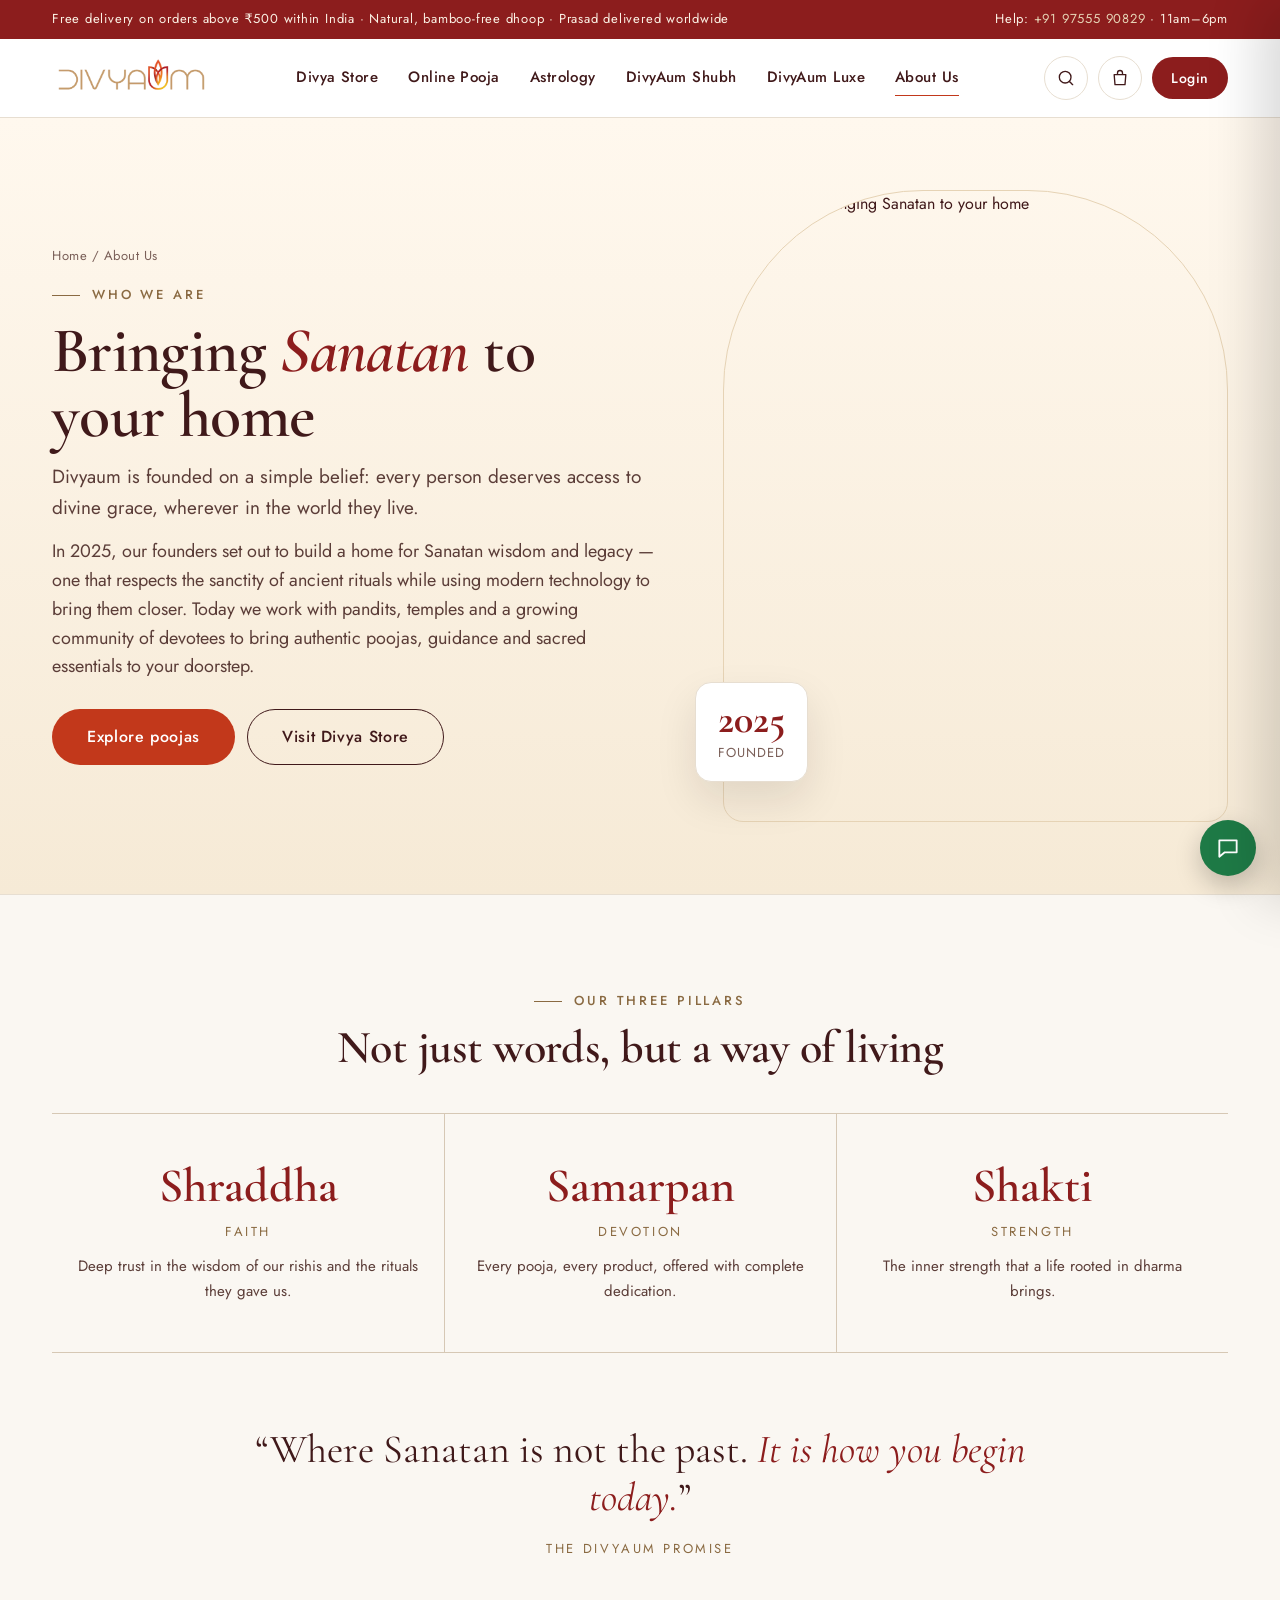
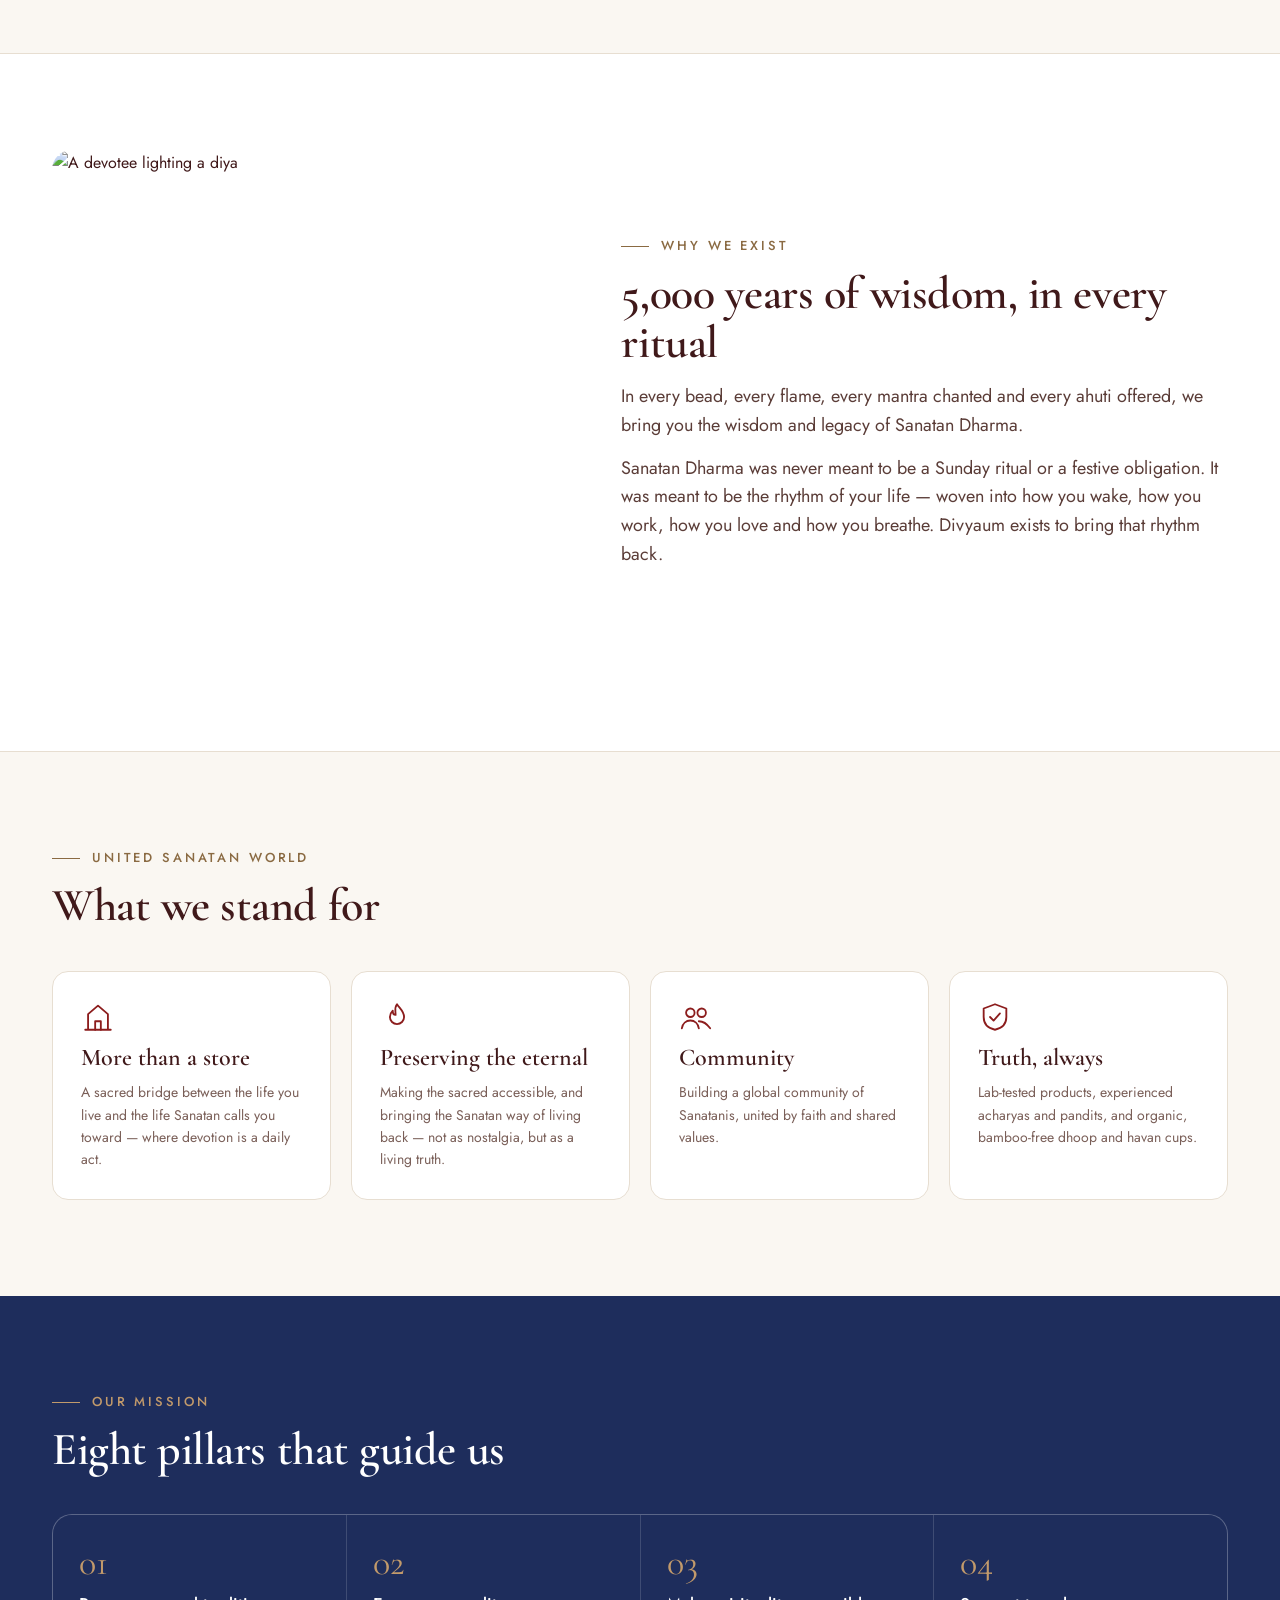
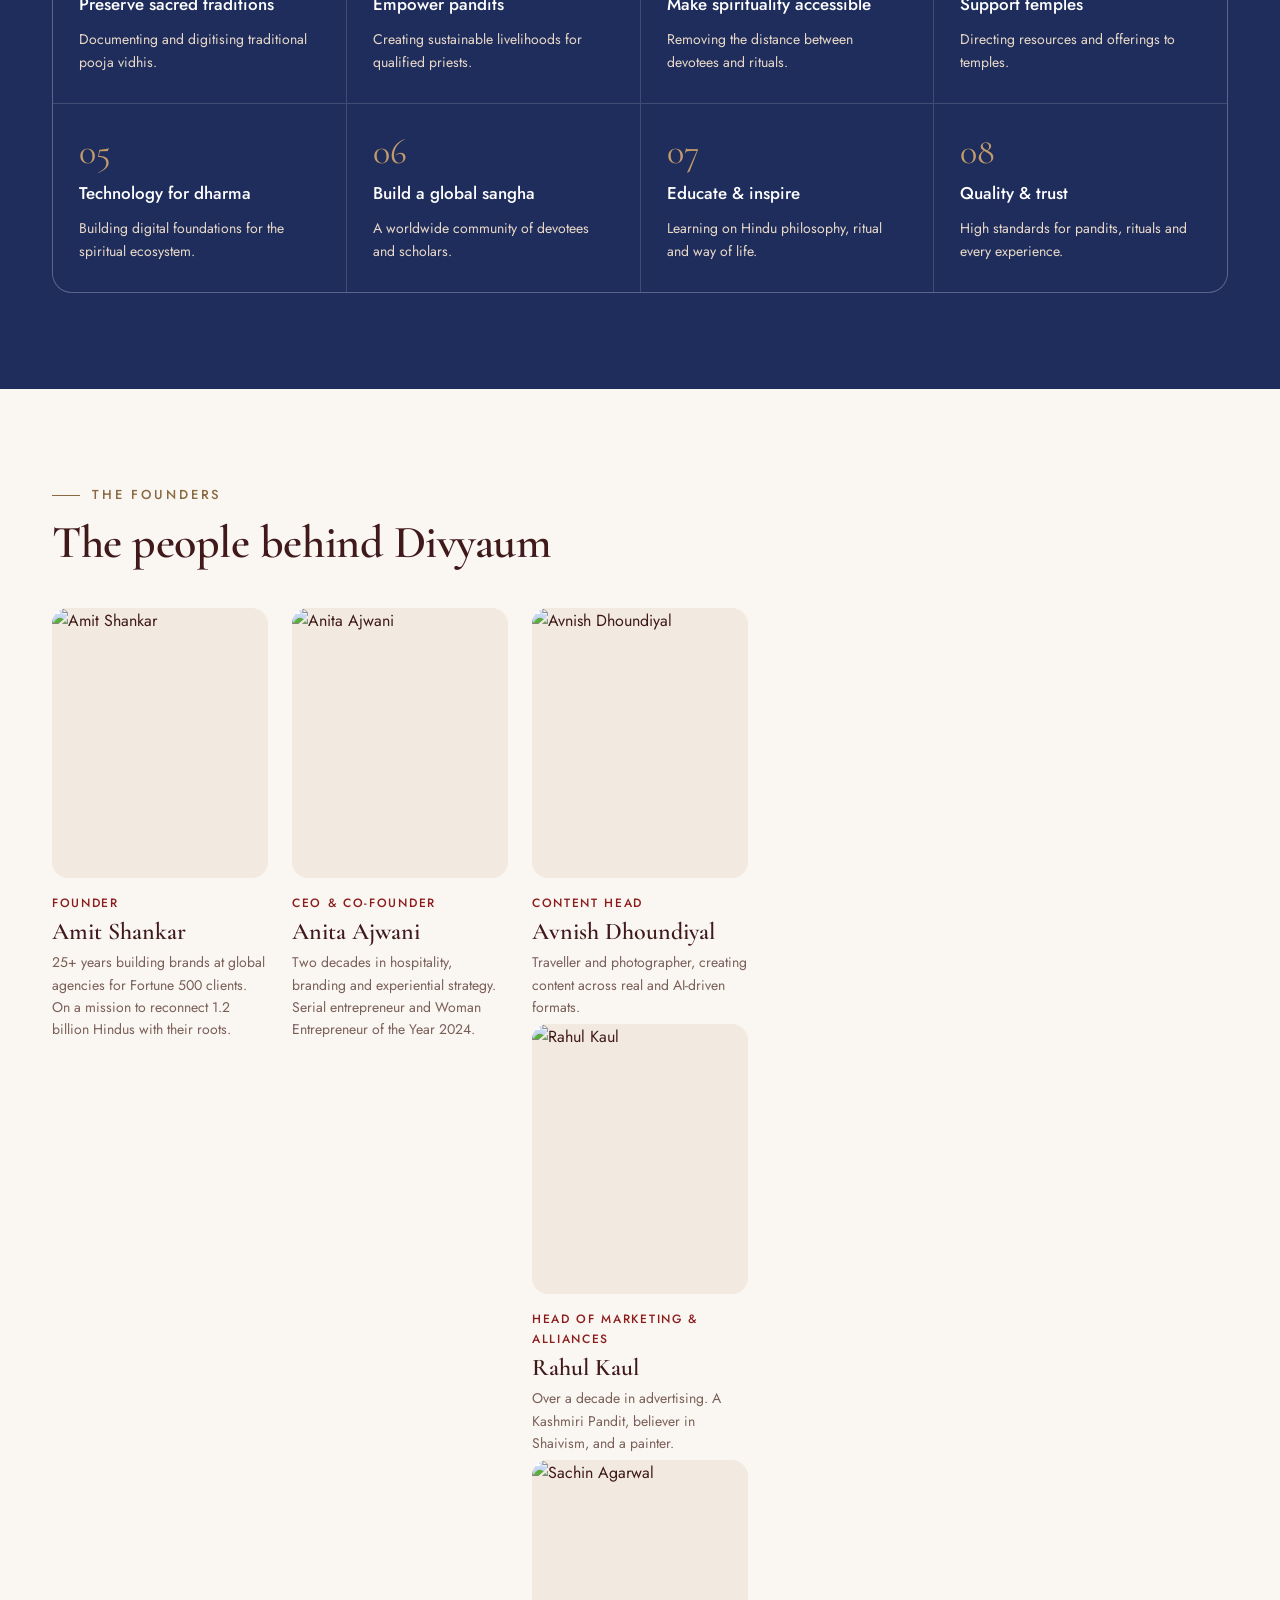
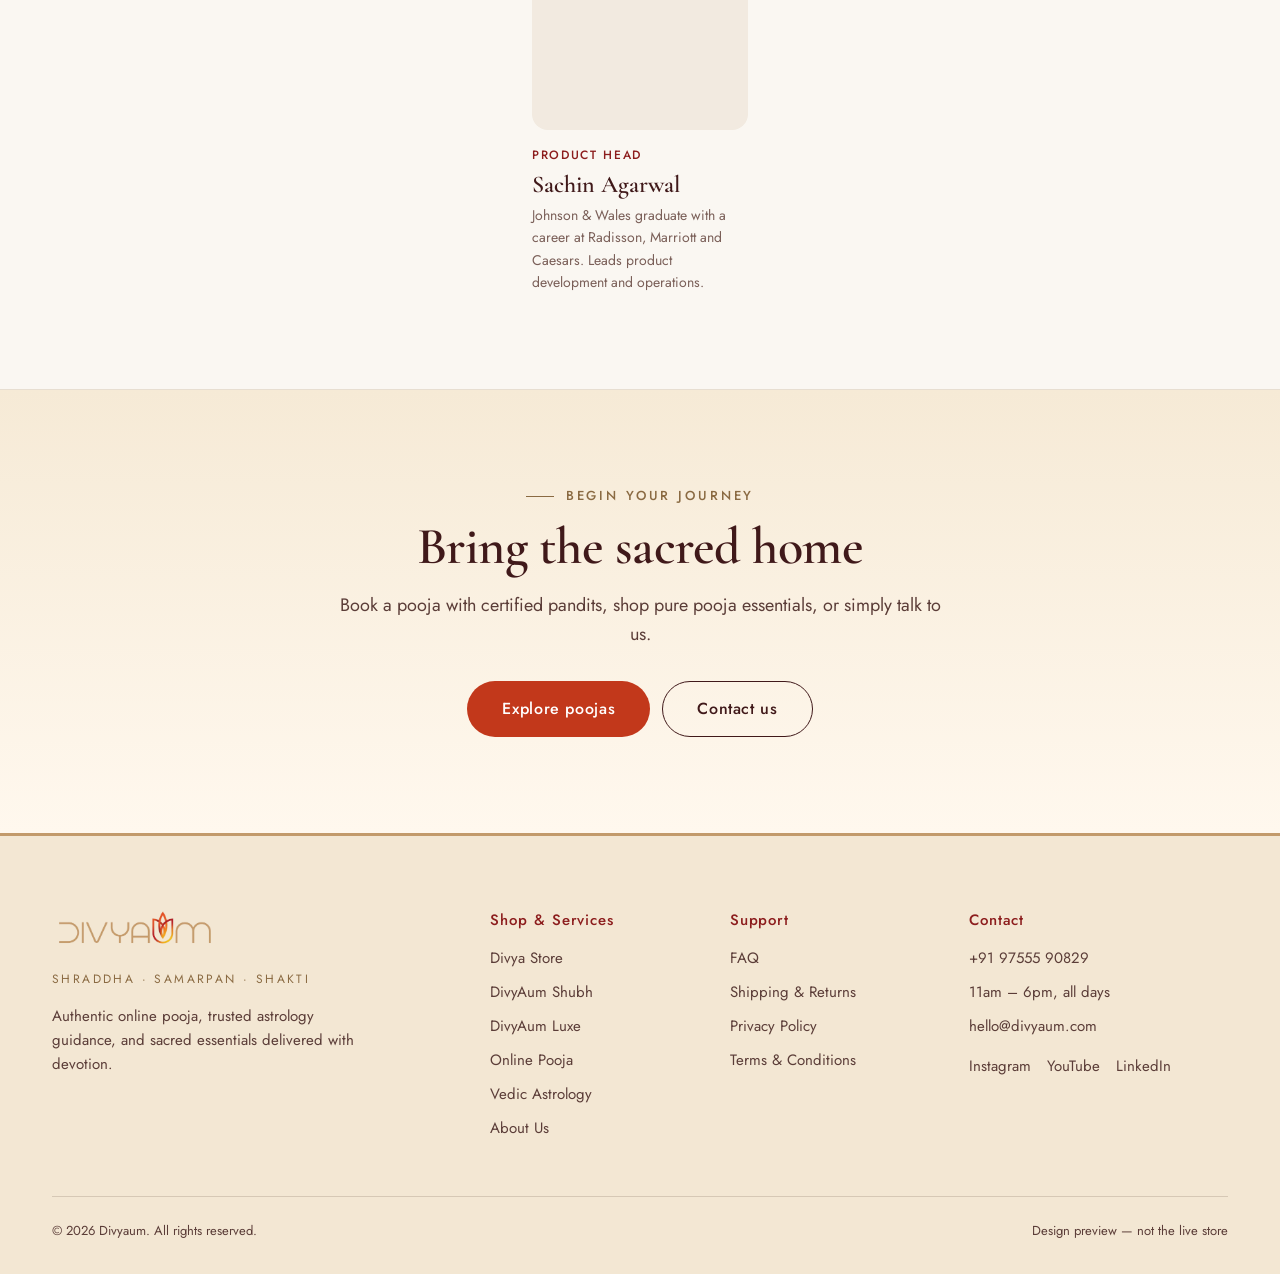
==== about.html @ 4479c254 "Sanatan palette (kumkum, neel, chandan, gold), About Us page, DivyAum Shubh section and page Co-Auth" ====
<!doctype html>
<html lang="en">
<head>
<meta charset="utf-8">
<meta name="viewport" content="width=device-width, initial-scale=1">
<meta name="robots" content="noindex, nofollow">
<title>About Us — Divyaum</title>
<link rel="icon" href="assets/logo.png">
<link rel="preconnect" href="https://fonts.googleapis.com">
<link rel="preconnect" href="https://fonts.gstatic.com" crossorigin>
<link href="https://fonts.googleapis.com/css2?family=Cormorant+Garamond:ital,wght@0,500;0,600;0,700;1,500&family=Jost:wght@400;500;600&display=swap" rel="stylesheet">
<link rel="stylesheet" href="css/site.css?v=9">
<style>
.ab-hero{background:linear-gradient(180deg,#FFF8EE 0%,#F6EAD6 100%);border-bottom:1px solid var(--line)}
.ab-hero .wrap{display:grid;grid-template-columns:minmax(0,6fr) minmax(0,5fr);gap:64px;align-items:center;padding-top:72px;padding-bottom:72px}
.ab-hero h1{font-size:64px;line-height:1.02}
.ab-hero h1 em{font-style:italic;color:var(--kumkum)}
.ab-photo{position:relative}
.ab-photo img{width:100%;aspect-ratio:4/5;object-fit:cover;border-radius:200px 200px 20px 20px;border:1px solid var(--gold-soft)}
.ab-since{position:absolute;left:-28px;bottom:40px;background:#fff;border:1px solid var(--line);border-radius:16px;padding:16px 22px;box-shadow:var(--shadow)}
.ab-since b{display:block;font-family:var(--serif);font-size:40px;line-height:1;color:var(--kumkum)}
.ab-since span{font-size:13px;color:var(--muted);letter-spacing:.08em;text-transform:uppercase}
.pillars3{display:grid;grid-template-columns:repeat(3,minmax(0,1fr));text-align:center;border-top:1px solid var(--line-2);border-bottom:1px solid var(--line-2)}
.pillars3 div{padding:48px 24px}
.pillars3 div+div{border-left:1px solid var(--line-2)}
.pillars3 b{display:block;font-family:var(--serif);font-size:48px;font-weight:600;color:var(--kumkum);line-height:1}
.pillars3 i{display:block;font-style:normal;font-size:13px;letter-spacing:.2em;text-transform:uppercase;color:var(--gold-deep);margin:12px 0 10px}
.pillars3 span{color:var(--body);font-size:15px}
.quote{text-align:center;max-width:820px;margin:72px auto 0;font-family:var(--serif);font-size:40px;line-height:1.2;color:var(--ink)}
.quote em{color:var(--kumkum)}
.quote small{display:block;font-family:var(--sans);font-size:13px;letter-spacing:.2em;text-transform:uppercase;color:var(--gold-deep);margin-top:20px}
.why{display:grid;grid-template-columns:minmax(0,5fr) minmax(0,6fr);gap:64px;align-items:center}
.why img{width:100%;aspect-ratio:1/1;object-fit:cover;border-radius:20px}
.world{display:grid;grid-template-columns:repeat(4,minmax(0,1fr));gap:20px}
.world div{background:#fff;border:1px solid var(--line);border-radius:16px;padding:28px;display:flex;flex-direction:column;gap:10px}
.world svg{width:34px;height:34px;color:var(--kumkum)}
.world b{font-family:var(--serif);font-size:24px;font-weight:600;line-height:1.15}
.world span{font-size:14px;color:var(--muted)}
.eight{display:grid;grid-template-columns:repeat(4,minmax(0,1fr));gap:1px;background:rgba(255,255,255,.15);border:1px solid rgba(255,255,255,.15);border-radius:20px;overflow:hidden}
.eight div{background:var(--neel);padding:30px 26px;display:flex;flex-direction:column;gap:10px}
.eight .n{font-family:var(--serif);font-size:36px;color:var(--gold);line-height:1}
.eight b{color:#fff;font-weight:500;font-size:17px}
.eight span{color:var(--on-dark-muted);font-size:14px}
.team{display:grid;grid-template-columns:repeat(5,minmax(0,1fr));gap:24px}
.member{display:flex;flex-direction:column;gap:6px}
.member img{width:100%;aspect-ratio:4/5;object-fit:cover;border-radius:16px;background:var(--sand);margin-bottom:10px;filter:saturate(.95)}
.member b{font-family:var(--serif);font-size:24px;font-weight:600;line-height:1.1}
.member i{font-style:normal;font-size:12px;letter-spacing:.14em;text-transform:uppercase;color:var(--kumkum);font-weight:500}
.member span{font-size:14px;color:var(--muted)}
.journey{text-align:center;background:linear-gradient(180deg,#F6EAD6 0%,#FFF8EE 100%);border-top:1px solid var(--line)}
.journey h2{font-size:52px}
@media (max-width:1100px){.team{grid-template-columns:repeat(3,minmax(0,1fr))}.world,.eight{grid-template-columns:repeat(2,minmax(0,1fr))}}
@media (max-width:960px){.ab-hero .wrap,.why{grid-template-columns:1fr;gap:40px}.ab-since{left:16px}.pillars3{grid-template-columns:1fr}.pillars3 div+div{border-left:none;border-top:1px solid var(--line-2)}}
@media (max-width:640px){.ab-hero h1{font-size:42px}.quote{font-size:28px}.team,.world,.eight{grid-template-columns:1fr 1fr}.journey h2{font-size:34px}}
</style>
</head>
<body data-page="about">
<div id="site-header"></div>

<main>
<section class="ab-hero"><div class="wrap">
<div>
<div class="crumbs"><a href="index.html">Home</a> / About Us</div>
<div class="eyebrow">Who we are</div>
<h1>Bringing <em>Sanatan</em> to your home</h1>
<p class="lead" style="font-size:19px">Divyaum is founded on a simple belief: every person deserves access to divine grace, wherever in the world they live.</p>
<p class="lead">In 2025, our founders set out to build a home for Sanatan wisdom and legacy — one that respects the sanctity of ancient rituals while using modern technology to bring them closer. Today we work with pandits, temples and a growing community of devotees to bring authentic poojas, guidance and sacred essentials to your doorstep.</p>
<div style="display:flex;flex-wrap:wrap;gap:12px;margin-top:28px"><a href="pooja.html" class="btn btn-primary btn-lg">Explore poojas</a><a href="store.html" class="btn btn-outline btn-lg">Visit Divya Store</a></div>
</div>
<div class="ab-photo"><img src="https://www.divyaum.com/images/about-section.jpeg" alt="Divyaum — bringing Sanatan to your home"><div class="ab-since"><b>2025</b><span>Founded</span></div></div>
</div></section>

<section class="sec"><div class="wrap">
<div class="sec-head" style="justify-content:center;text-align:center"><div><div class="eyebrow" style="justify-content:center">Our three pillars</div><h2>Not just words, but a way of living</h2></div></div>
<div class="pillars3">
<div><b>Shraddha</b><i>Faith</i><span>Deep trust in the wisdom of our rishis and the rituals they gave us.</span></div>
<div><b>Samarpan</b><i>Devotion</i><span>Every pooja, every product, offered with complete dedication.</span></div>
<div><b>Shakti</b><i>Strength</i><span>The inner strength that a life rooted in dharma brings.</span></div>
</div>
<p class="quote">“Where Sanatan is not the past. <em>It is how you begin today.</em>”<small>The Divyaum promise</small></p>
</div></section>

<section class="sec" style="background:#fff;border-top:1px solid var(--line);border-bottom:1px solid var(--line)"><div class="wrap why">
<img src="https://www.divyaum.com/images/why_we_exist.jpeg" alt="A devotee lighting a diya">
<div>
<div class="eyebrow">Why we exist</div>
<h2>5,000 years of wisdom, in every ritual</h2>
<p class="lead">In every bead, every flame, every mantra chanted and every ahuti offered, we bring you the wisdom and legacy of Sanatan Dharma.</p>
<p class="lead">Sanatan Dharma was never meant to be a Sunday ritual or a festive obligation. It was meant to be the rhythm of your life — woven into how you wake, how you work, how you love and how you breathe. Divyaum exists to bring that rhythm back.</p>
</div>
</div></section>

<section class="sec"><div class="wrap">
<div class="sec-head"><div><div class="eyebrow">United Sanatan World</div><h2>What we stand for</h2></div></div>
<div class="world">
<div><svg viewBox="0 0 24 24" fill="none" stroke="currentColor" stroke-width="1.3" stroke-linecap="round" stroke-linejoin="round"><path d="M3 21h18M5 21V10l7-6 7 6v11"/><path d="M10 21v-6h4v6"/></svg><b>More than a store</b><span>A sacred bridge between the life you live and the life Sanatan calls you toward — where devotion is a daily act.</span></div>
<div><svg viewBox="0 0 24 24" fill="none" stroke="currentColor" stroke-width="1.3" stroke-linecap="round" stroke-linejoin="round"><path d="M12 3c2 3 5 5 5 9a5 5 0 0 1-10 0c0-2 1-3.5 2-4.5 0 2 1 3 2 3 0-3-1-5 1-7.5z"/></svg><b>Preserving the eternal</b><span>Making the sacred accessible, and bringing the Sanatan way of living back — not as nostalgia, but as a living truth.</span></div>
<div><svg viewBox="0 0 24 24" fill="none" stroke="currentColor" stroke-width="1.3" stroke-linecap="round" stroke-linejoin="round"><circle cx="8" cy="9" r="3"/><circle cx="16" cy="9" r="3"/><path d="M2 20c.5-3.5 3-5.5 6-5.5s5.5 2 6 5.5M14 15c3 0 5.5 1.5 8 5"/></svg><b>Community</b><span>Building a global community of Sanatanis, united by faith and shared values.</span></div>
<div><svg viewBox="0 0 24 24" fill="none" stroke="currentColor" stroke-width="1.3" stroke-linecap="round" stroke-linejoin="round"><path d="M12 3l8 3v6c0 5-3.5 8-8 9-4.5-1-8-4-8-9V6z"/><path d="M8.5 12l2.5 2.5 4.5-5"/></svg><b>Truth, always</b><span>Lab-tested products, experienced acharyas and pandits, and organic, bamboo-free dhoop and havan cups.</span></div>
</div>
</div></section>

<section class="sec dark"><div class="wrap">
<div class="sec-head"><div><div class="eyebrow">Our mission</div><h2>Eight pillars that guide us</h2></div></div>
<div class="eight">
<div><span class="n">01</span><b>Preserve sacred traditions</b><span>Documenting and digitising traditional pooja vidhis.</span></div>
<div><span class="n">02</span><b>Empower pandits</b><span>Creating sustainable livelihoods for qualified priests.</span></div>
<div><span class="n">03</span><b>Make spirituality accessible</b><span>Removing the distance between devotees and rituals.</span></div>
<div><span class="n">04</span><b>Support temples</b><span>Directing resources and offerings to temples.</span></div>
<div><span class="n">05</span><b>Technology for dharma</b><span>Building digital foundations for the spiritual ecosystem.</span></div>
<div><span class="n">06</span><b>Build a global sangha</b><span>A worldwide community of devotees and scholars.</span></div>
<div><span class="n">07</span><b>Educate &amp; inspire</b><span>Learning on Hindu philosophy, ritual and way of life.</span></div>
<div><span class="n">08</span><b>Quality &amp; trust</b><span>High standards for pandits, rituals and every experience.</span></div>
</div>
</div></section>

<section class="sec"><div class="wrap">
<div class="sec-head"><div><div class="eyebrow">The founders</div><h2>The people behind Divyaum</h2></div></div>
<div class="team">
<div class="member"><img src="https://www.divyaum.com/founders/amit.jpeg" alt="Amit Shankar"><i>Founder</i><b>Amit Shankar</b><span>25+ years building brands at global agencies for Fortune 500 clients. On a mission to reconnect 1.2 billion Hindus with their roots.</span></div>
<div class="member"><img src="https://www.divyaum.com/founders/anita.jpeg" alt="Anita Ajwani"><i>CEO &amp; Co-founder</i><b>Anita Ajwani</b><span>Two decades in hospitality, branding and experiential strategy. Serial entrepreneur and Woman Entrepreneur of the Year 2024.</span></div>
<div class="member"><img src="https://www.divyaum.com/founders/avnish.png" alt="Avnish Dhoundiyal"><i>Content Head</i><b>Avnish Dhoundiyal</b><span>Traveller and photographer, creating content across real and AI-driven formats.</span><div class="member"><img src="https://www.divyaum.com/founders/rahul.jpeg" alt="Rahul Kaul"><i>Head of Marketing &amp; Alliances</i><b>Rahul Kaul</b><span>Over a decade in advertising. A Kashmiri Pandit, believer in Shaivism, and a painter.</span></div>
<div class="member"><img src="https://www.divyaum.com/founders/sachinagarwal.jpeg" alt="Sachin Agarwal"><i>Product Head</i><b>Sachin Agarwal</b><span>Johnson &amp; Wales graduate with a career at Radisson, Marriott and Caesars. Leads product development and operations.</span></div>
</div>
</div>
</div></section>

<section class="sec journey"><div class="wrap">
<div class="eyebrow" style="justify-content:center">Begin your journey</div>
<h2>Bring the sacred home</h2>
<p class="lead" style="margin:16px auto 32px">Book a pooja with certified pandits, shop pure pooja essentials, or simply talk to us.</p>
<div style="display:flex;flex-wrap:wrap;gap:12px;justify-content:center"><a href="pooja.html" class="btn btn-primary btn-lg">Explore poojas</a><a href="https://wa.me/919755590829" class="btn btn-outline btn-lg" target="_blank" rel="noopener">Contact us</a></div>
</div></section>
</main>

<div id="site-footer"></div>
<script src="js/site.js?v=9"></script>
</body>
</html>
---- css/site.css ----
/* Divyaum — design tokens drawn from the logo:
   champagne letters #C29A6B, flame orange #E2521F, flame red #B31C1F */
:root{
  --ivory:#FAF7F2; --white:#FFFFFF; --sand:#F2EADF; --sand-2:#E9DDCB;
  --ink:#40191A; --body:#5B3D38; --muted:#7A5F58;
  --line:#E7DED1; --line-2:#D6C8B5;
  --gold:#C29A6B; --gold-deep:#8A6A42; --gold-soft:#E6D3B5;
  --flame:#C2381B; --flame-hover:#A32E15; --flame-bright:#E2521F;
  --kumkum:#8C1D1D; --kumkum-2:#9C2A25; --kumkum-3:#B5463C; --neel:#1E2D5C; --neel-2:#283A78; --neel-3:#3B4F95;
  --on-dark:#FBF1E4; --on-dark-muted:#EAD9C8;
  --green:#2F6B47;
  --serif:'Cormorant Garamond', 'Times New Roman', serif;
  --sans:'Jost', system-ui, -apple-system, sans-serif;
  --radius:16px; --shadow:0 18px 40px rgba(28,23,20,.10);
}
*{box-sizing:border-box}
html{scroll-behavior:smooth}
body{margin:0;background:var(--ivory);color:var(--ink);font-family:var(--sans);font-size:16px;line-height:1.6;font-weight:400;-webkit-font-smoothing:antialiased}
img{max-width:100%;display:block}
a{color:var(--flame)}a:hover{color:var(--flame-hover)}
button,input,select,textarea{font:inherit;color:inherit}
:focus-visible{outline:2px solid var(--flame);outline-offset:2px}
.wrap{max-width:1240px;margin:0 auto;padding:0 32px}
.sec{padding:96px 0}
.sec-tight{padding:64px 0}
h1,h2,h3{font-family:var(--serif);font-weight:600;margin:0;letter-spacing:-.01em}
h1{font-size:60px;line-height:1.05}
h2{font-size:46px;line-height:1.08}
h3{font-size:26px;line-height:1.2}
.eyebrow{font-size:13px;font-weight:500;letter-spacing:.22em;text-transform:uppercase;color:var(--gold-deep);display:flex;align-items:center;gap:12px;margin-bottom:12px}
.eyebrow::before{content:"";width:28px;height:1px;background:currentColor}
.lead{font-size:18px;color:var(--body);max-width:620px;margin:14px 0 0}
.sec-head{display:flex;flex-wrap:wrap;align-items:flex-end;justify-content:space-between;gap:20px;margin-bottom:40px}
.text-link{font-weight:500;text-decoration:none;color:var(--ink);border-bottom:1px solid var(--gold);padding-bottom:2px;letter-spacing:.02em}
.text-link:hover{color:var(--flame);border-color:var(--flame)}

/* buttons */
.btn{display:inline-flex;align-items:center;justify-content:center;gap:10px;height:50px;padding:0 28px;border-radius:999px;font-weight:500;font-size:15px;letter-spacing:.04em;text-decoration:none;border:1px solid transparent;cursor:pointer;transition:background .2s,color .2s,border-color .2s,transform .2s;white-space:nowrap}
.btn:hover{transform:translateY(-1px)}
.btn-primary{background:var(--flame);color:#fff}.btn-primary:hover{background:var(--flame-hover);color:#fff}
.btn-dark{background:var(--kumkum);color:#fff}.btn-dark:hover{background:#731515;color:#fff}
.btn-outline{background:transparent;border-color:var(--ink);color:var(--ink)}.btn-outline:hover{background:var(--ink);color:#fff}
.btn-gold{background:var(--gold);color:var(--ink)}.btn-gold:hover{background:#D3AE80;color:var(--ink)}
.btn-outline-gold{background:transparent;border-color:var(--gold);color:var(--gold)}.btn-outline-gold:hover{background:var(--gold);color:var(--ink)}
.btn-lg{height:56px;padding:0 34px;font-size:16px}
.btn-sm{height:42px;padding:0 18px;font-size:14px}
.icon{width:20px;height:20px;flex-shrink:0}

/* announcement + header */
.announce{background:var(--kumkum);color:var(--on-dark);font-size:13px;letter-spacing:.06em}
.announce .wrap{display:flex;justify-content:space-between;gap:12px;padding-top:9px;padding-bottom:9px}
.announce a{color:var(--gold-soft);text-decoration:none}
header.site{background:rgba(255,255,255,.96);backdrop-filter:blur(8px);border-bottom:1px solid var(--line);position:sticky;top:0;z-index:50}
header.site .wrap{display:flex;align-items:center;gap:36px;height:78px}
.logo img{height:44px;width:auto}
nav.main{display:flex;gap:30px;flex:1;justify-content:center}
nav.main a{color:var(--ink);text-decoration:none;font-size:15px;font-weight:500;letter-spacing:.03em;padding:6px 0;border-bottom:1px solid transparent}
nav.main a:hover,nav.main a.active{border-bottom-color:var(--flame);color:var(--ink)}
.hdr-actions{display:flex;align-items:center;gap:10px}
.icon-btn{width:44px;height:44px;border-radius:50%;border:1px solid var(--line);background:#fff;display:flex;align-items:center;justify-content:center;cursor:pointer;position:relative;color:var(--ink)}
.icon-btn:hover{border-color:var(--ink)}
.cart-count{position:absolute;top:-3px;right:-3px;min-width:19px;height:19px;border-radius:10px;background:var(--flame);color:#fff;font-size:11px;font-weight:600;display:none;align-items:center;justify-content:center;padding:0 5px}
.menu-btn{display:none}

/* hero slider — full-bleed, cinematic */
.slider{position:relative;height:660px;background:var(--kumkum);overflow:hidden;color:#fff}
.slide{position:absolute;inset:0;opacity:0;visibility:hidden;transition:opacity 1.1s ease,visibility 1.1s}
.slide.on{opacity:1;visibility:visible}
.slide-bg{position:absolute;inset:0}
.slide-bg img{width:100%;height:100%;object-fit:cover;transform:scale(1.08);transition:transform 8s ease-out}
.slide.on .slide-bg img{transform:scale(1)}
.slide::after{content:"";position:absolute;inset:0;pointer-events:none;background:linear-gradient(90deg,rgba(110,20,20,.93) 0%,rgba(120,24,22,.8) 28%,rgba(130,28,24,.32) 55%,rgba(130,28,24,0) 72%),linear-gradient(0deg,rgba(110,20,20,.55) 0%,rgba(110,20,20,0) 28%)}
.slide-inner{position:relative;z-index:2;height:100%;max-width:1240px;margin:0 auto;padding:0 32px 96px;display:flex;align-items:center}
.slide-copy{max-width:560px;display:flex;flex-direction:column;gap:22px}
.slide-copy>*{opacity:0;transform:translateY(18px);transition:opacity .8s ease,transform .8s ease}
.slide.on .slide-copy>*{opacity:1;transform:none}
.slide.on .slide-copy>*:nth-child(2){transition-delay:.12s}
.slide.on .slide-copy>*:nth-child(3){transition-delay:.24s}
.slide.on .slide-copy>*:nth-child(4){transition-delay:.36s}
.slide.on .slide-copy>*:nth-child(5){transition-delay:.48s}
.slide-copy .eyebrow{color:var(--gold);margin:0}
.slide-copy h1,.slide-copy h2{font-size:68px;line-height:1.0;font-weight:500;color:#fff;letter-spacing:-.015em}
.slide-copy h1 em,.slide-copy h2 em{font-style:italic;color:var(--gold-soft)}
.slide-copy p{margin:0;font-size:18px;line-height:1.6;color:#D9CFC3;max-width:470px}
.slide-price{display:flex;align-items:baseline;gap:12px;font-size:15px;color:#BDB1A3}
.slide-price b{font-family:var(--serif);font-size:34px;font-weight:600;color:#fff}
.slide-price s{opacity:.75}
.slide-price .save{padding:3px 10px;border:1px solid rgba(194,154,107,.6);border-radius:999px;color:var(--gold-soft);font-size:13px;letter-spacing:.04em}
.slide-ctas{display:flex;flex-wrap:wrap;gap:12px;margin-top:4px}
.slider-ui{position:absolute;left:0;right:0;bottom:40px;z-index:3}
.slider-ui .wrap{display:flex;align-items:center;gap:28px}
.counter{font-family:var(--serif);font-size:22px;color:var(--gold);letter-spacing:.04em;min-width:76px}
.counter span{color:rgba(255,255,255,.45);font-size:16px}
.bars{display:flex;gap:10px;flex:1}
.bar{position:relative;width:64px;height:2px;padding:0;border:none;background:rgba(255,255,255,.22);cursor:pointer;overflow:hidden}
.bar::before{content:"";position:absolute;left:0;right:0;top:-10px;bottom:-10px}
.bar i{position:absolute;inset:0;background:var(--gold);transform:scaleX(0);transform-origin:left}
.bar.on i{animation:barfill 6.5s linear forwards}
.slider:hover .bar.on i{animation-play-state:paused}
.bar.done i{transform:scaleX(1);opacity:.5}
@keyframes barfill{to{transform:scaleX(1)}}
.arrows{display:flex;gap:10px}
.arrow{width:48px;height:48px;border-radius:50%;border:1px solid rgba(255,255,255,.3);background:rgba(110,20,20,.3);color:#fff;display:flex;align-items:center;justify-content:center;cursor:pointer;transition:background .2s,border-color .2s}
.arrow:hover{background:#fff;color:var(--ink);border-color:#fff}
.zodiac-bg{background:radial-gradient(circle at 72% 50%,#34498E 0%,#25376F 45%,#1E2D5C 75%)}
.slide.no-scrim::after{display:none}
.zodiac-bg svg{position:absolute;right:8%;top:50%;transform:translateY(-50%);width:560px;height:560px;opacity:.95;animation:spin 120s linear infinite}
@keyframes spin{to{transform:translateY(-50%) rotate(360deg)}}
@media (prefers-reduced-motion:reduce){.slide-bg img,.zodiac-bg svg,.bar.on i{animation:none;transition:none;transform:none}}

/* trust bar */
.trustbar{background:#fff;border-bottom:1px solid var(--line)}
.trustbar .wrap{display:flex;flex-wrap:wrap;justify-content:space-between;align-items:center;gap:20px 32px;padding-top:24px;padding-bottom:24px}
.trustbar div{display:flex;align-items:center;gap:12px;font-size:14px;font-weight:500;letter-spacing:.02em}
.trustbar svg{color:var(--gold-deep)}

/* chips */
.chips{display:flex;flex-wrap:wrap;gap:10px;margin-bottom:32px}
.chip{height:42px;padding:0 20px;border-radius:999px;border:1px solid var(--line-2);background:transparent;font-size:14px;font-weight:500;letter-spacing:.02em;cursor:pointer;color:var(--ink)}
.chip:hover{border-color:var(--ink)}
.chip.on{background:var(--kumkum);border-color:var(--kumkum);color:#fff}

/* product cards */
.grid{display:grid;gap:28px 24px}
.grid-4{grid-template-columns:repeat(4,minmax(0,1fr))}
.grid-3{grid-template-columns:repeat(3,minmax(0,1fr))}
.card{display:flex;flex-direction:column;background:transparent;text-decoration:none;color:var(--ink)}
.card-media{position:relative;aspect-ratio:1/1;background:var(--sand);border-radius:var(--radius);overflow:hidden}
.card-media img{width:100%;height:100%;object-fit:cover;transition:transform .6s ease}
.card:hover .card-media img{transform:scale(1.05)}
.tag{position:absolute;top:14px;left:14px;padding:5px 12px;border-radius:999px;background:#fff;color:var(--ink);font-size:12px;font-weight:600;letter-spacing:.04em}
.tag-flame{background:var(--flame);color:#fff}
.quick-add{position:absolute;left:14px;right:14px;bottom:14px;opacity:0;transform:translateY(8px);transition:all .25s}
.card:hover .quick-add,.quick-add:focus-visible{opacity:1;transform:none}
.quick-add .btn{width:100%;height:46px}
.card-body{padding:16px 2px 0;display:flex;flex-direction:column;gap:6px}
.kind{display:inline-flex;align-items:center;gap:6px;font-size:12px;font-weight:500;letter-spacing:.12em;text-transform:uppercase;color:var(--gold-deep)}
.kind svg{width:16px;height:16px}
.card-title{font-size:17px;font-weight:500;line-height:1.35}
.card-sub{font-size:14px;color:var(--muted)}
.prices{display:flex;align-items:baseline;gap:10px;margin-top:2px}
.price{font-size:18px;font-weight:600}
.mrp{font-size:14px;color:var(--muted);text-decoration:line-through}
.off{font-size:13px;color:var(--green);font-weight:600}
.added{background:var(--green)!important}

/* purity strip */
.purity{display:grid;grid-template-columns:repeat(4,minmax(0,1fr));gap:20px;margin-top:48px;padding:28px 32px;border:1px solid var(--line);border-radius:var(--radius);background:#fff}
.purity div{display:flex;align-items:center;gap:12px;font-size:15px;font-weight:500}
.purity svg{color:var(--green)}

/* pooja cards */
.pj{display:flex;flex-direction:column;background:#fff;border:1px solid var(--line);border-radius:var(--radius);overflow:hidden;text-decoration:none;color:var(--ink);transition:box-shadow .25s,transform .25s}
.pj:hover{box-shadow:var(--shadow);transform:translateY(-3px)}
.pj-media{aspect-ratio:16/10;overflow:hidden;background:var(--sand);position:relative}
.pj-media img{width:100%;height:100%;object-fit:cover}
.pj-body{padding:22px;display:flex;flex-direction:column;gap:8px;flex:1}
.pj-meta{font-size:13px;color:var(--muted);display:flex;gap:14px;flex-wrap:wrap}
.pj-name{font-family:var(--serif);font-size:26px;font-weight:600;line-height:1.15}
.pj-ben{font-size:15px;color:var(--body);flex:1}
.pj-foot{display:flex;align-items:center;justify-content:space-between;border-top:1px solid var(--line);padding-top:14px;margin-top:6px}
.from{font-size:12px;color:var(--muted);letter-spacing:.08em;text-transform:uppercase}

/* steps */
.steps{display:grid;grid-template-columns:repeat(5,minmax(0,1fr));gap:20px;counter-reset:s}
.step{border-top:1px solid var(--line-2);padding-top:18px}
.step .n{font-family:var(--serif);font-size:34px;color:var(--gold-deep);line-height:1}
.step b{display:block;margin-top:8px;font-weight:500}
.step span{font-size:14px;color:var(--muted)}

/* dark section (astrology) */
.dark{background:var(--neel);color:var(--on-dark)}
.dark .eyebrow{color:var(--gold)}
.dark h2{color:#fff}
.dark .lead{color:var(--on-dark-muted)}
.topic-grid{display:grid;grid-template-columns:repeat(3,minmax(0,1fr));gap:16px}
.topic-card{display:flex;flex-direction:column;gap:10px;padding:26px;border:1px solid var(--neel-3);border-radius:var(--radius);color:var(--on-dark);text-decoration:none;background:var(--neel-2);transition:border-color .2s,background .2s}
.topic-card:hover{border-color:var(--gold);background:#30448A;color:var(--on-dark)}
.topic-card svg{color:var(--gold);width:30px;height:30px}
.topic-card b{font-family:var(--serif);font-size:24px;font-weight:600;color:#fff}
.topic-card span{font-size:14px;color:var(--on-dark-muted)}

/* luxe */
.luxe{background:var(--kumkum);color:var(--on-dark)}
.luxe .eyebrow{color:var(--gold)}
.luxe h2{color:#fff;font-weight:500}
.luxe .lead{color:var(--on-dark-muted)}
.luxe .card{color:var(--on-dark)}
.luxe .card-media{background:var(--kumkum-2);border-radius:4px}
.luxe .kind{color:var(--gold)}
.luxe .card-title{font-family:var(--serif);font-size:24px;font-weight:500;color:#fff}
.luxe .card-sub{color:var(--on-dark-muted)}
.luxe .price{color:#fff}
.luxe .mrp{color:#E3C3B4}
.luxe .off{color:var(--gold-soft)}

/* reviews */
.rv-track{display:grid;grid-auto-flow:column;grid-auto-columns:calc((100% - 48px)/3);gap:24px;overflow-x:auto;scroll-snap-type:x mandatory;scrollbar-width:none;padding-bottom:4px}
.rv-track::-webkit-scrollbar{display:none}
.rv-track .rv{scroll-snap-align:start}
.rv-person{display:flex;align-items:center;gap:14px}
.rv-person img{width:60px;height:60px;border-radius:50%;object-fit:cover;border:2px solid var(--gold-soft)}
.rv-nav{display:flex;gap:10px}
.rv-nav button{width:48px;height:48px;border-radius:50%;border:1px solid var(--line-2);background:#fff;display:flex;align-items:center;justify-content:center;cursor:pointer}
.rv-nav button:hover{border-color:var(--ink)}
.incl{display:grid;grid-template-columns:repeat(3,minmax(0,1fr));gap:20px}
.incl div{background:#fff;border:1px solid var(--line);border-radius:var(--radius);padding:26px;display:flex;flex-direction:column;gap:8px}
.incl svg{width:28px;height:28px;color:var(--gold-deep)}
.incl b{font-weight:500;font-size:17px}
.incl span{font-size:14px;color:var(--muted)}
.rv-grid{display:grid;grid-template-columns:repeat(3,minmax(0,1fr));gap:24px}
.rv{background:#fff;border:1px solid var(--line);border-radius:var(--radius);padding:32px;display:flex;flex-direction:column;gap:18px}
.stars{color:var(--gold-deep);letter-spacing:3px}
.rv q{font-family:var(--serif);font-size:22px;line-height:1.35;flex:1;quotes:"“" "”"}
.who b{display:block;font-weight:500}.who small{color:var(--muted);font-size:14px}

/* videos */
.vid{display:flex;flex-direction:column;gap:10px;text-decoration:none;color:var(--ink)}
.vid-thumb{aspect-ratio:16/9;border-radius:12px;overflow:hidden;position:relative;background:var(--kumkum)}
.vid-thumb img{width:100%;height:100%;object-fit:cover;opacity:.92;transition:transform .5s}
.vid:hover .vid-thumb img{transform:scale(1.04)}
.play{position:absolute;inset:0;margin:auto;width:56px;height:56px;border-radius:50%;background:rgba(255,255,255,.95);color:var(--flame);display:flex;align-items:center;justify-content:center}
.vid .series{font-size:12px;font-weight:500;letter-spacing:.14em;text-transform:uppercase;color:var(--gold-deep)}
.vid .title{font-size:17px;font-weight:500;line-height:1.35}

/* help band */
.help{display:flex;flex-wrap:wrap;align-items:center;justify-content:space-between;gap:24px;padding:48px 56px;border-radius:24px;background:var(--sand)}
.help h2{font-size:38px}
.help p{margin:8px 0 0;color:var(--body)}

/* page hero (inner pages) */
.page-hero{background:var(--sand);border-bottom:1px solid var(--line)}
.page-hero .wrap{padding-top:64px;padding-bottom:56px}
.crumbs{font-size:13px;color:var(--muted);margin-bottom:18px;letter-spacing:.04em}
.crumbs a{color:var(--muted);text-decoration:none}.crumbs a:hover{color:var(--ink)}
.toolbar{display:flex;flex-wrap:wrap;align-items:center;justify-content:space-between;gap:16px;margin-bottom:32px}
.toolbar .chips{margin:0}
.toolbar select{height:42px;border-radius:999px;border:1px solid var(--line-2);background:#fff;padding:0 16px;font-size:14px}
.count{font-size:14px;color:var(--muted)}

/* form */
.form-card{background:#fff;color:var(--ink);border-radius:20px;padding:40px;display:flex;flex-direction:column;gap:22px;box-shadow:var(--shadow)}
fieldset{border:none;margin:0;padding:0}
legend{font-weight:500;font-size:17px;padding:0;margin-bottom:14px}
.topics{display:grid;grid-template-columns:repeat(3,minmax(0,1fr));gap:10px}
.topic{min-height:56px;padding:12px 14px;border-radius:12px;border:1px solid var(--line-2);background:#fff;font-size:15px;font-weight:500;text-align:left;cursor:pointer;display:flex;align-items:center;gap:10px}
.topic svg{width:22px;height:22px;color:var(--gold-deep);flex-shrink:0}
.topic:hover{border-color:var(--ink)}
.topic[aria-pressed="true"]{border-color:var(--flame);background:#FDF1EC;box-shadow:inset 0 0 0 1px var(--flame)}
.fields{display:grid;grid-template-columns:repeat(2,minmax(0,1fr));gap:16px}
label.f{display:flex;flex-direction:column;gap:6px;font-size:13px;font-weight:500;letter-spacing:.04em;color:var(--body)}
label.f input,label.f select,label.f textarea{height:50px;border-radius:10px;border:1px solid var(--line-2);padding:0 14px;font-size:16px;background:#fff;color:var(--ink)}
label.f textarea{height:auto;padding:12px 14px;resize:vertical}
label.f input:focus,label.f select:focus,label.f textarea:focus{outline:none;border-color:var(--flame);box-shadow:0 0 0 3px rgba(194,56,27,.15)}
.full{grid-column:1/-1}
.form-note{font-size:13px;color:var(--muted);text-align:center}
.form-ok{display:none;background:#EAF3ED;color:#1F4E33;border-radius:12px;padding:16px;font-weight:500;text-align:center}
.split{display:grid;grid-template-columns:minmax(0,5fr) minmax(0,7fr);gap:64px;align-items:start}
.ticks{display:flex;flex-direction:column;gap:14px;margin-top:28px}
.ticks div{display:flex;gap:12px;align-items:flex-start}
.ticks svg{color:var(--gold);margin-top:3px}
.pkg-grid{display:grid;grid-template-columns:repeat(3,minmax(0,1fr));gap:20px}
.pkg{background:#fff;border:1px solid var(--line);border-radius:var(--radius);padding:30px;display:flex;flex-direction:column;gap:12px}
.pkg.best{border-color:var(--flame);box-shadow:inset 0 0 0 1px var(--flame)}
.pkg h3{font-size:28px}
.pkg .amt{font-size:30px;font-weight:600}
.pkg ul{margin:0;padding-left:18px;color:var(--body);font-size:15px;display:flex;flex-direction:column;gap:6px;flex:1}

/* footer */
footer.site{background:#F3E7D3;color:var(--body);border-top:3px solid var(--gold)}
footer.site .wrap{padding-top:72px;padding-bottom:32px}
.f-cols{display:grid;grid-template-columns:2fr 1fr 1fr 1.3fr;gap:40px}
.f-brand img{height:46px;width:auto}
.f-brand p{font-size:15px;max-width:320px}
.f-motto{color:var(--gold-deep);letter-spacing:.2em;font-size:12px;text-transform:uppercase;margin:16px 0 8px}
.f-col{display:flex;flex-direction:column;gap:10px;font-size:15px}
.f-col b{color:var(--kumkum);font-weight:500;letter-spacing:.06em;margin-bottom:4px}
.f-col a{color:var(--body);text-decoration:none}.f-col a:hover{color:var(--flame)}
.f-bottom{border-top:1px solid var(--line-2);margin-top:56px;padding-top:24px;font-size:13px;display:flex;justify-content:space-between;flex-wrap:wrap;gap:12px}
.wa-float{position:fixed;right:24px;bottom:24px;width:56px;height:56px;border-radius:50%;background:#1E7A46;color:#fff;display:flex;align-items:center;justify-content:center;box-shadow:0 10px 26px rgba(0,0,0,.22);z-index:60}
.wa-float:hover{color:#fff;transform:scale(1.05)}
.toast{position:fixed;left:50%;bottom:28px;transform:translateX(-50%) translateY(20px);background:var(--kumkum);color:#fff;padding:12px 22px;border-radius:999px;font-size:14px;font-weight:500;opacity:0;transition:all .25s;z-index:70;pointer-events:none}
.toast.show{opacity:1;transform:translateX(-50%) translateY(0)}

/* responsive */
@media (max-width:1100px){
  .grid-4{grid-template-columns:repeat(3,minmax(0,1fr))}
  .steps{grid-template-columns:repeat(3,minmax(0,1fr))}
}
@media (max-width:960px){
  nav.main{display:none;position:absolute;top:100%;left:0;right:0;background:#fff;flex-direction:column;gap:0;padding:8px 32px 18px;border-bottom:1px solid var(--line)}
  nav.main.open{display:flex}
  nav.main a{padding:14px 0;border-bottom:1px solid var(--line)}
  .menu-btn{display:flex}
  .logo{flex:1}
  .hdr-actions .btn{display:none}
  .slider{height:620px}
  .slide::after{background:linear-gradient(0deg,rgba(110,20,20,.95) 0%,rgba(120,24,22,.8) 45%,rgba(130,28,24,.2) 75%,rgba(130,28,24,0) 100%)}
  .slide-inner{align-items:flex-end;padding-bottom:110px}
  .slide-copy h1,.slide-copy h2{font-size:46px}
  .zodiac-bg svg{right:50%;top:30%;transform:translate(50%,-50%);width:380px;height:380px;animation:none}
  .trustbar .wrap{justify-content:flex-start}
  .grid-3,.rv-grid,.pkg-grid,.incl{grid-template-columns:repeat(2,minmax(0,1fr))}
  .rv-track{grid-auto-columns:calc((100% - 24px)/2)}
  .topic-grid{grid-template-columns:repeat(2,minmax(0,1fr))}
  .split{grid-template-columns:1fr;gap:40px}
  .purity{grid-template-columns:repeat(2,minmax(0,1fr))}
  .f-cols{grid-template-columns:1fr 1fr}
}
@media (max-width:640px){
  .wrap{padding:0 18px}
  .sec{padding:64px 0}
  h1{font-size:40px} h2{font-size:34px}
  .announce .hide-sm{display:none}
  .logo img{height:36px}
  .grid-4,.grid-3{grid-template-columns:repeat(2,minmax(0,1fr));gap:22px 14px}
  .rv-grid,.pkg-grid,.topic-grid,.fields,.topics,.incl{grid-template-columns:1fr}
  .rv-track{grid-auto-columns:88%}
  .steps{grid-template-columns:1fr 1fr}
  .slide-inner{padding:0 18px 104px}
  .slide-copy{gap:16px}
  .slide-copy h1,.slide-copy h2{font-size:36px}
  .slide-copy p{font-size:16px}
  .bar{width:36px}
  .counter{display:none}
  .form-card{padding:22px}
  .help{padding:28px}
  .quick-add{opacity:1;transform:none;position:static;margin-top:10px}
  .card-media .quick-add{display:none}
  .mobile-add{display:inline-flex!important}
  .f-cols{grid-template-columns:1fr}
}

/* luxe page on dark */
.page-hero.luxe{background:var(--kumkum)}
.luxe .chip{border-color:var(--kumkum-3);color:var(--on-dark)}
.luxe .chip:hover{border-color:var(--gold)}
.luxe .chip.on{background:var(--gold);border-color:var(--gold);color:var(--ink)}
.luxe select{background:var(--kumkum-2);color:#fff;border-color:var(--kumkum-3)}

/* links inside cards */
a.card-title{color:inherit;text-decoration:none}
a.card-title:hover{color:var(--flame)}
.luxe a.card-title:hover{color:var(--gold)}

/* badges */
.badges{display:grid;grid-template-columns:repeat(2,minmax(0,1fr));gap:12px}
.badges>div{display:flex;align-items:flex-start;gap:12px;padding:14px 16px;border:1px solid var(--line);border-radius:12px;background:#fff}
.badges svg{width:24px;height:24px;color:var(--gold-deep);flex-shrink:0;margin-top:2px}
.badges span{font-size:13px;color:var(--muted);line-height:1.4}
.badges b{display:block;font-size:14px;font-weight:500;color:var(--ink)}

/* cart drawer */
.drawer-bg{position:fixed;inset:0;background:rgba(64,25,26,.45);opacity:0;visibility:hidden;transition:.3s;z-index:90}
.drawer-bg.open{opacity:1;visibility:visible}
.drawer{position:fixed;top:0;right:0;bottom:0;width:min(440px,100vw);background:var(--ivory);z-index:100;transform:translateX(100%);transition:transform .35s ease;display:flex;flex-direction:column;box-shadow:-20px 0 50px rgba(0,0,0,.15)}
.drawer.open{transform:none}
.drawer-head{display:flex;align-items:center;justify-content:space-between;padding:20px 24px;border-bottom:1px solid var(--line);background:#fff}
.drawer-head h3{font-size:28px}
.ship{padding:16px 24px;font-size:14px;background:#fff;border-bottom:1px solid var(--line)}
.ship:empty{display:none}
.ship .ok{color:var(--green)}
.ship-bar{height:6px;border-radius:3px;background:var(--sand-2);margin-top:10px;overflow:hidden}
.ship-bar i{display:block;height:100%;background:linear-gradient(90deg,var(--gold),var(--flame));border-radius:3px;transition:width .5s}
.drawer-items{flex:1;overflow-y:auto;padding:8px 24px}
.line{display:flex;gap:14px;padding:16px 0;border-bottom:1px solid var(--line)}
.line img{width:84px;height:84px;border-radius:10px;object-fit:cover;background:var(--sand)}
.line-info{flex:1;min-width:0;display:flex;flex-direction:column;gap:4px}
.line-name{font-weight:500;color:var(--ink);text-decoration:none;line-height:1.3}
.line-sub{font-size:12px;color:var(--muted)}
.line-row{display:flex;align-items:center;justify-content:space-between;margin-top:4px}
.qty{display:inline-flex;align-items:center;border:1px solid var(--line-2);border-radius:999px;height:36px}
.qty button{width:34px;height:34px;border:none;background:transparent;font-size:18px;cursor:pointer;color:var(--ink)}
.qty span{min-width:26px;text-align:center;font-weight:500}
.line-remove{align-self:flex-start;background:none;border:none;padding:0;font-size:12px;color:var(--muted);text-decoration:underline;cursor:pointer}
.empty{text-align:center;padding:60px 0;color:var(--muted)}
.drawer-foot{padding:20px 24px 24px;background:#fff;border-top:1px solid var(--line);display:flex;flex-direction:column;gap:10px}
.drawer-foot:empty{display:none}
.sum{display:flex;justify-content:space-between;font-size:16px}
.sum.small{font-size:13px;color:var(--muted)}
.mini-badges{display:flex;justify-content:center;gap:14px;font-size:12px;color:var(--muted)}
.mini-badges span::before{content:"✓ ";color:var(--green)}

/* product page */
.pdp{display:grid;grid-template-columns:minmax(0,7fr) minmax(0,5fr);gap:56px;align-items:start}
.gallery{display:grid;grid-template-columns:84px minmax(0,1fr);gap:16px;position:sticky;top:100px}
.thumbs{display:flex;flex-direction:column;gap:10px;max-height:620px;overflow-y:auto;scrollbar-width:none}
.thumbs button{width:84px;height:84px;padding:0;border:1px solid var(--line);border-radius:10px;overflow:hidden;cursor:pointer;background:var(--sand);opacity:.7;transition:opacity .2s,border-color .2s}
.thumbs button.on,.thumbs button:hover{opacity:1;border-color:var(--ink)}
.thumbs img{width:100%;height:100%;object-fit:cover}
.main-img{aspect-ratio:1/1;border-radius:20px;overflow:hidden;background:var(--sand)}
.main-img img{width:100%;height:100%;object-fit:cover}
.pdp-info{display:flex;flex-direction:column;gap:18px}
.pdp-info h1{font-size:46px;line-height:1.08}
.pdp-price{display:flex;align-items:baseline;gap:12px}
.pdp-price .price{font-size:30px}
.pdp-desc{color:var(--body);font-size:16px;margin:0}
.buy{display:flex;gap:12px;align-items:center}
.buy .qty{height:56px}
.buy .qty button{width:46px;height:54px}
.buy .btn{flex:1}
.acc{border-top:1px solid var(--line)}
.acc details{border-bottom:1px solid var(--line)}
.acc summary{list-style:none;cursor:pointer;padding:18px 0;font-weight:500;display:flex;justify-content:space-between;align-items:center}
.acc summary::-webkit-details-marker{display:none}
.acc summary::after{content:"+";font-size:22px;font-weight:300;color:var(--gold-deep)}
.acc details[open] summary::after{content:"−"}
.acc .acc-body{padding:0 0 20px;color:var(--body);font-size:15px}
.acc ul,.acc ol{margin:0;padding-left:20px;display:flex;flex-direction:column;gap:6px}
.notes{display:flex;flex-direction:column;gap:10px}
.note{display:flex;gap:14px;align-items:baseline}
.note b{font-family:var(--serif);font-size:20px;font-weight:600;min-width:96px;color:var(--ink)}
.spec{display:grid;grid-template-columns:120px 1fr;gap:8px 16px;font-size:15px}
.spec dt{color:var(--muted)}.spec dd{margin:0}
.burn{display:inline-flex;gap:8px;align-items:center;padding:8px 14px;border-radius:999px;background:var(--sand);font-size:14px;align-self:flex-start}

/* pooja detail */
.pd-hero{display:grid;grid-template-columns:minmax(0,7fr) minmax(0,5fr);gap:56px;align-items:start}
.book-card{background:#fff;border:1px solid var(--line);border-radius:20px;padding:28px;display:flex;flex-direction:column;gap:16px;position:sticky;top:100px;box-shadow:var(--shadow)}
.date-box{border:1px dashed var(--line-2);border-radius:12px;padding:16px;font-size:14px;color:var(--body);background:var(--ivory)}
.date-box b{display:block;font-size:15px;color:var(--ink);font-weight:500;margin-bottom:2px}
.date-list{display:flex;flex-wrap:wrap;gap:8px;margin-top:10px}
.date-list button{height:40px;padding:0 14px;border-radius:10px;border:1px solid var(--line-2);background:#fff;cursor:pointer}
.date-list button.on{border-color:var(--flame);background:#FDF1EC}
.ben-grid{display:grid;grid-template-columns:repeat(2,minmax(0,1fr));gap:16px}
.ben{background:#fff;border:1px solid var(--line);border-radius:16px;padding:22px;display:flex;gap:14px}
.ben svg{width:26px;height:26px;color:var(--gold-deep);flex-shrink:0}
.ben b{display:block;font-weight:500;margin-bottom:4px}
.ben span{font-size:14px;color:var(--muted)}
.temple{display:grid;grid-template-columns:minmax(0,1fr) minmax(0,1fr);gap:48px;align-items:center}
.temple img{width:100%;aspect-ratio:4/3;object-fit:cover;border-radius:20px}
.faq details{border-bottom:1px solid var(--line);padding:4px 0}
.faq summary{cursor:pointer;padding:16px 0;font-weight:500;list-style:none;display:flex;justify-content:space-between}
.faq summary::-webkit-details-marker{display:none}
.faq summary::after{content:"+";color:var(--gold-deep);font-size:22px;font-weight:300}
.faq details[open] summary::after{content:"−"}
.faq p{margin:0 0 18px;color:var(--body)}
@media (max-width:960px){
  .pdp,.pd-hero,.temple{grid-template-columns:1fr;gap:32px}
  .gallery,.book-card{position:static}
}
@media (max-width:640px){
  .gallery{grid-template-columns:1fr}
  .thumbs{flex-direction:row;order:2;max-height:none;overflow-x:auto}
  .thumbs button{flex-shrink:0;width:68px;height:68px}
  .pdp-info h1{font-size:34px}
  .badges,.ben-grid{grid-template-columns:1fr}
}

/* DivyAum Shubh */
.soon-media{display:flex;align-items:center;justify-content:center;background:radial-gradient(circle at 50% 40%,#FFFFFF 0%,#F3E7D3 70%)!important}
.soon-media>svg{width:38%;height:38%;color:var(--gold-deep);stroke-width:1}
.soon-note{position:absolute;bottom:14px;left:0;right:0;text-align:center;font-size:12px;letter-spacing:.12em;text-transform:uppercase;color:var(--muted)}
.shubh-sec{background:linear-gradient(180deg,#FFF8EE 0%,#F6EAD6 100%);border-top:1px solid var(--line);border-bottom:1px solid var(--line)}
.shubh-tiles{display:grid;grid-template-columns:repeat(3,minmax(0,1fr));gap:24px}
.shubh-tile{position:relative;display:flex;flex-direction:column;gap:12px;padding:36px 32px 32px;border-radius:20px;background:#fff;border:1px solid var(--line);text-decoration:none;color:var(--ink);overflow:hidden;transition:transform .25s,box-shadow .25s,border-color .25s}
.shubh-tile:hover{transform:translateY(-4px);box-shadow:var(--shadow);border-color:var(--gold);color:var(--ink)}
.shubh-tile .art{width:120px;height:120px;border-radius:50%;background:radial-gradient(circle,#FFF7EA 0%,#F3E2C6 100%);display:flex;align-items:center;justify-content:center;margin-bottom:8px;border:1px solid var(--gold-soft)}
.shubh-tile .art svg{width:64px;height:64px;color:var(--kumkum);stroke-width:1}
.shubh-tile b{font-family:var(--serif);font-size:30px;font-weight:600;line-height:1.1}
.shubh-tile span{color:var(--muted);font-size:15px}
.shubh-tile .go{margin-top:8px;font-weight:500;color:var(--flame);font-size:15px}
.shubh-tile::after{content:"";position:absolute;right:-40px;top:-40px;width:160px;height:160px;border-radius:50%;border:1px solid var(--gold-soft);opacity:.6}
@media (max-width:960px){.shubh-tiles{grid-template-columns:1fr}}
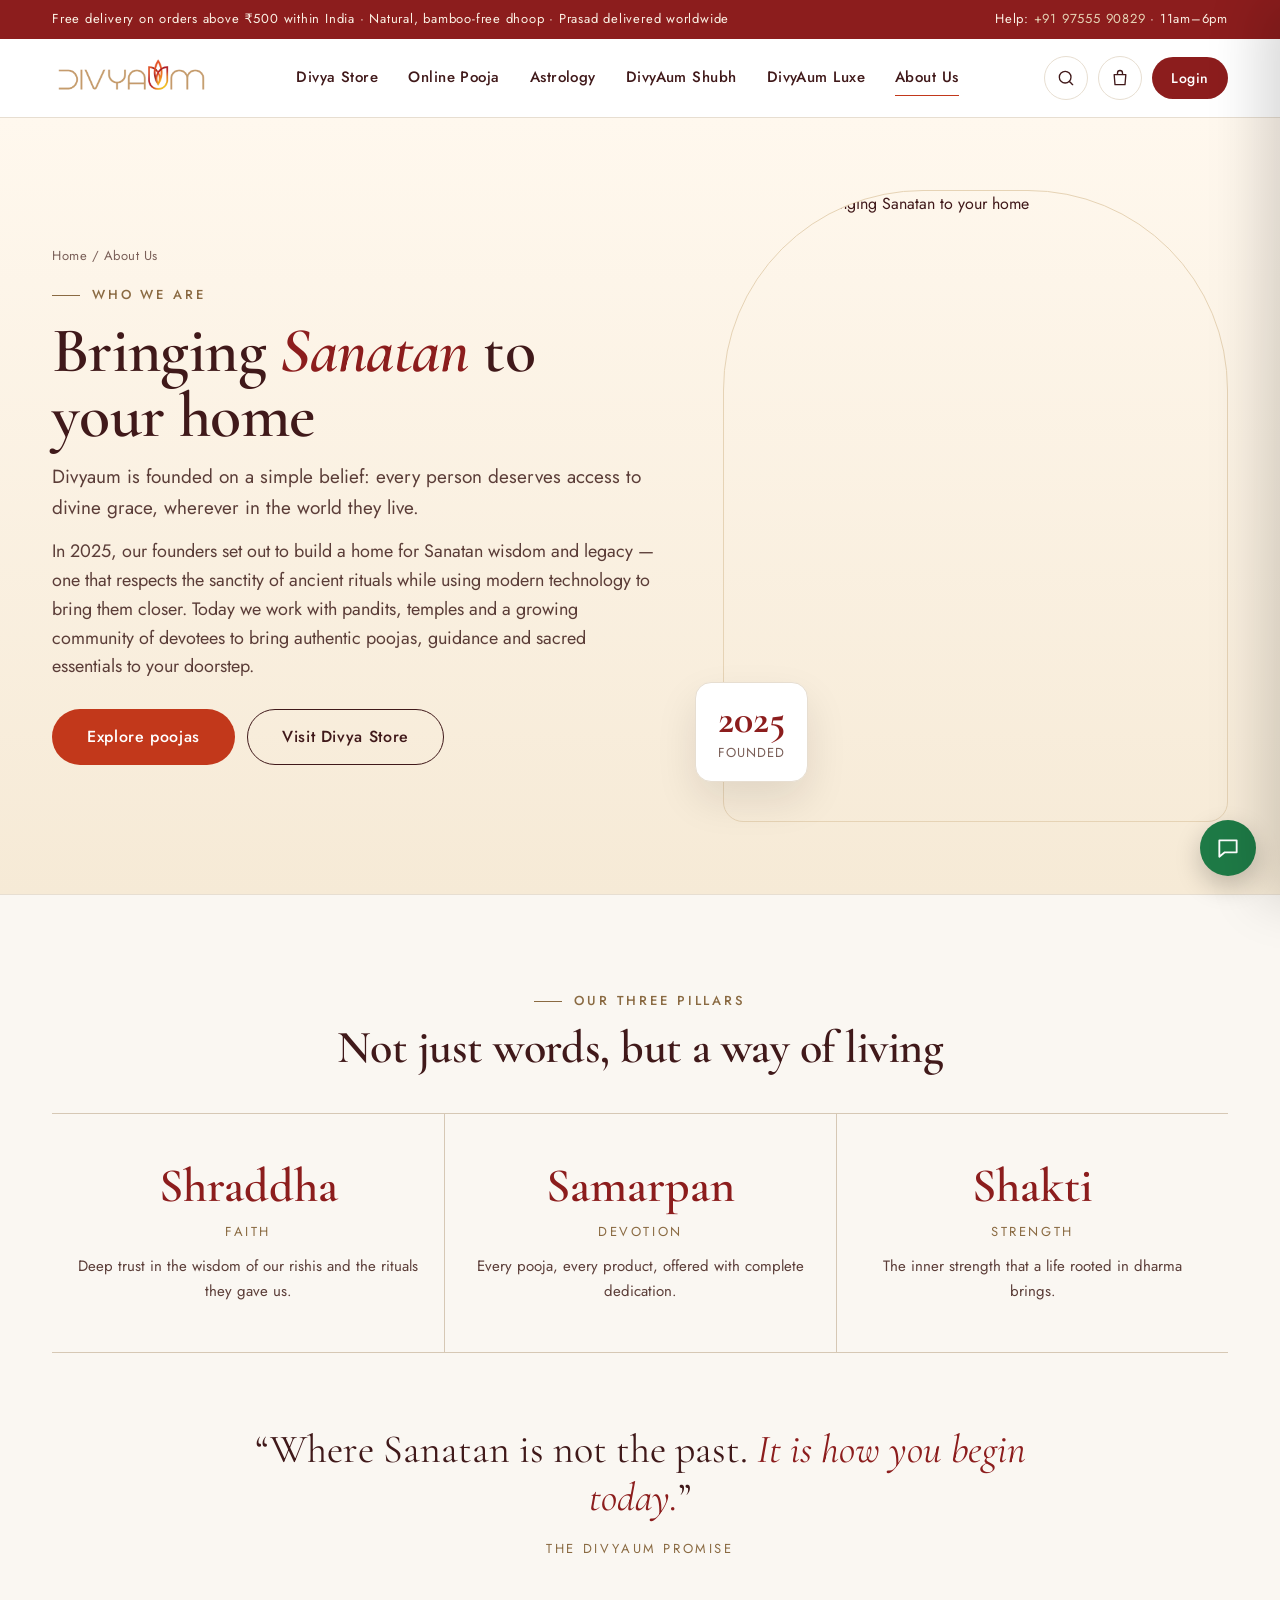
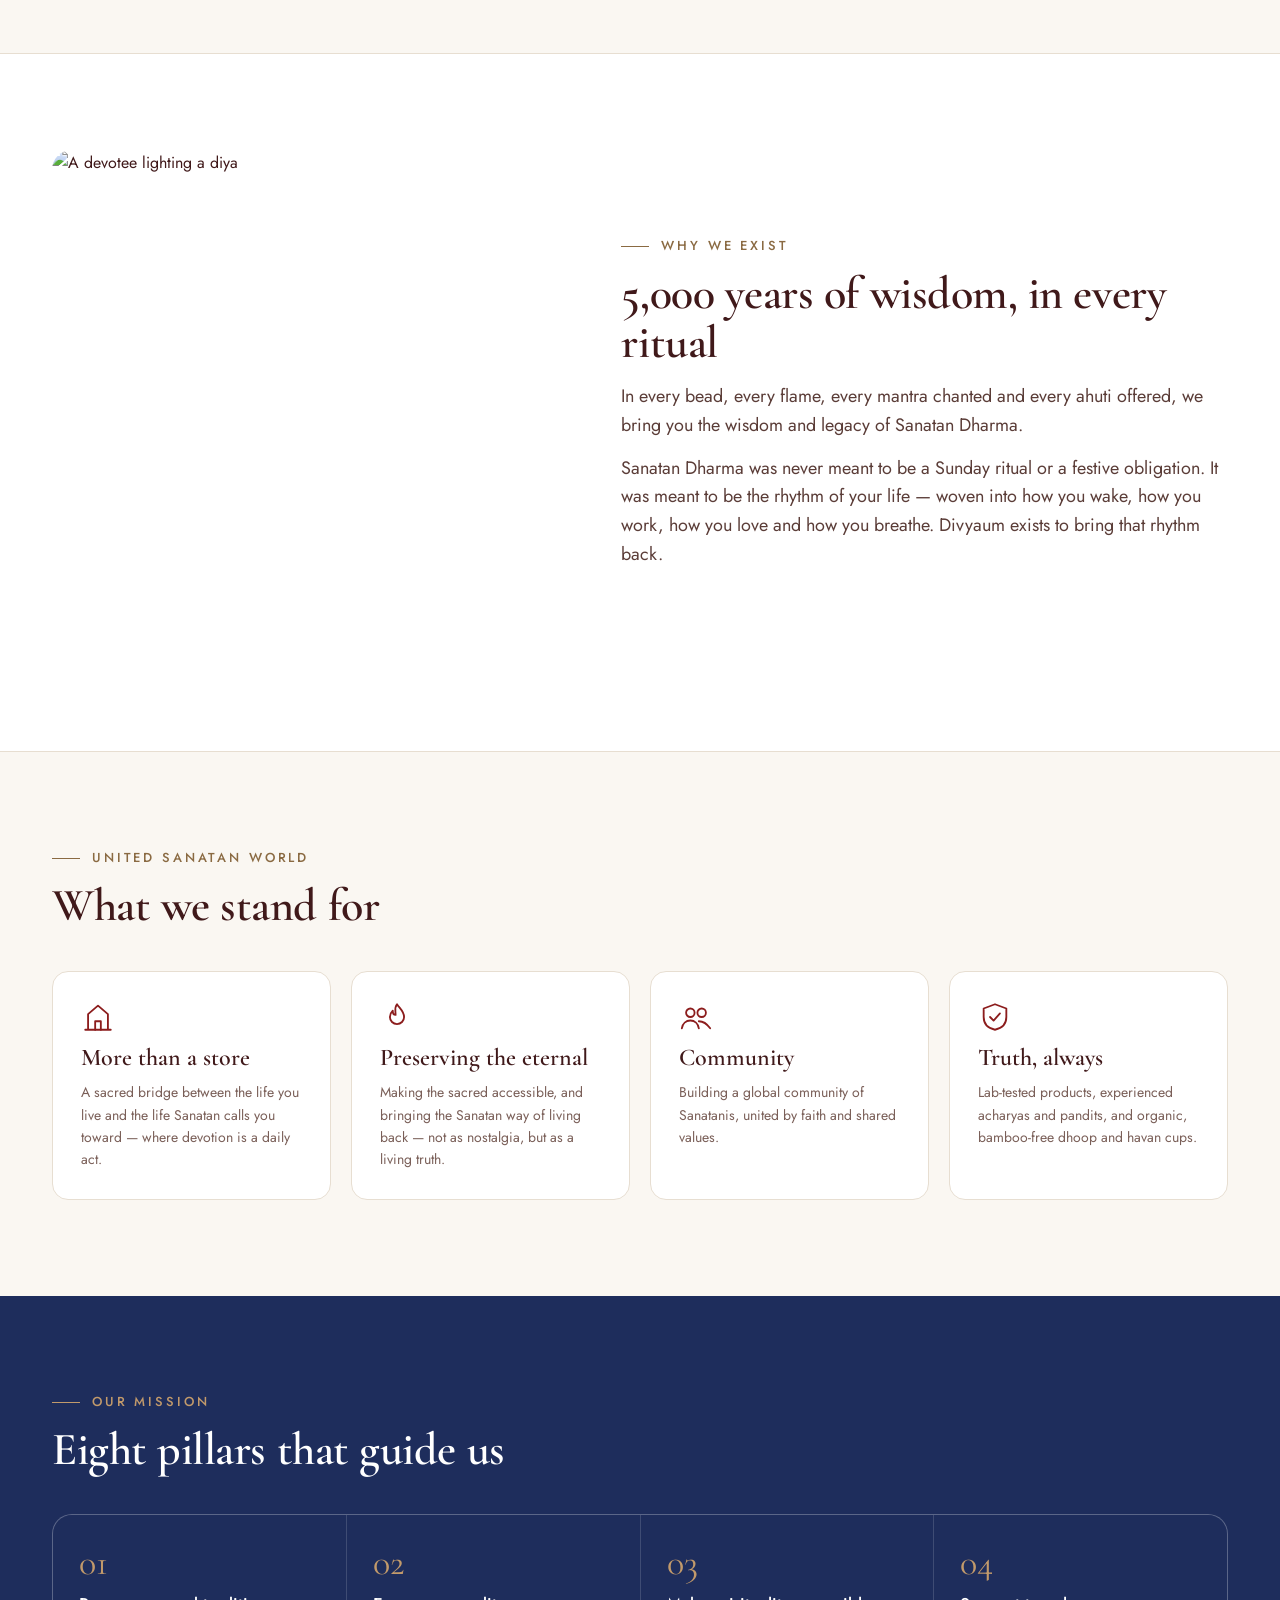
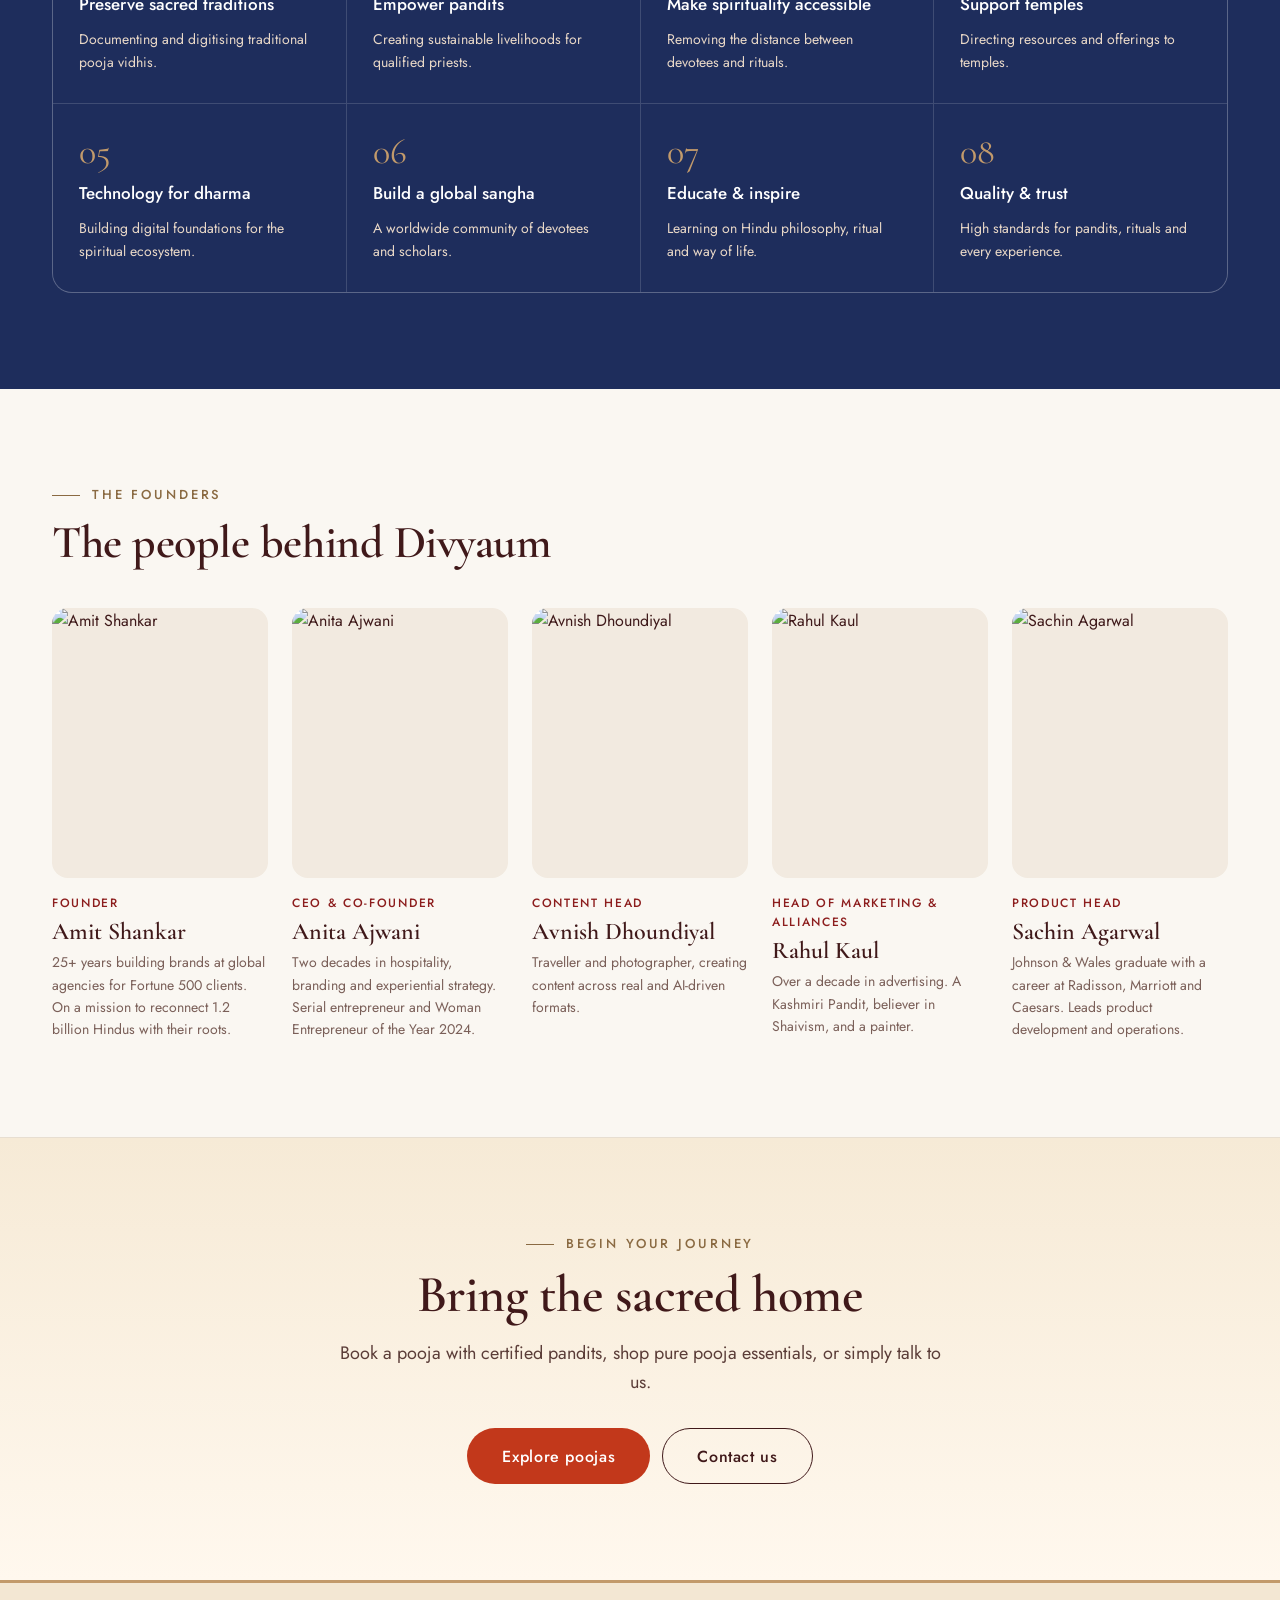
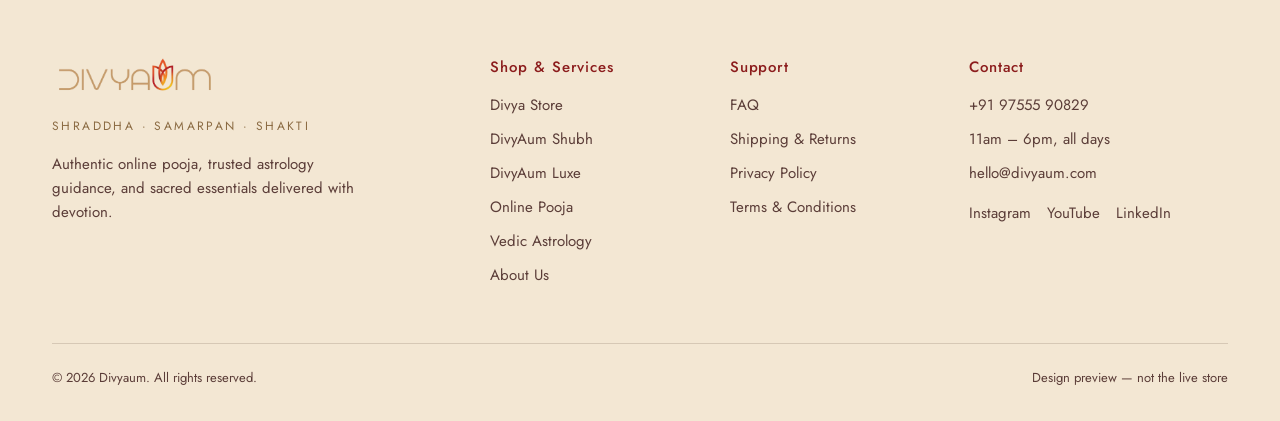
==== commit a006e520: "About: fix founders grid Co-Authored-By: Claude Opus 5.5 <noreply@anthropic.com> Claude-Session: htt" ====
--- a/about.html
+++ b/about.html
@@ -119,9 +119,9 @@
 <div class="team">
 <div class="member"><img src="https://www.divyaum.com/founders/amit.jpeg" alt="Amit Shankar"><i>Founder</i><b>Amit Shankar</b><span>25+ years building brands at global agencies for Fortune 500 clients. On a mission to reconnect 1.2 billion Hindus with their roots.</span></div>
 <div class="member"><img src="https://www.divyaum.com/founders/anita.jpeg" alt="Anita Ajwani"><i>CEO &amp; Co-founder</i><b>Anita Ajwani</b><span>Two decades in hospitality, branding and experiential strategy. Serial entrepreneur and Woman Entrepreneur of the Year 2024.</span></div>
-<div class="member"><img src="https://www.divyaum.com/founders/avnish.png" alt="Avnish Dhoundiyal"><i>Content Head</i><b>Avnish Dhoundiyal</b><span>Traveller and photographer, creating content across real and AI-driven formats.</span><div class="member"><img src="https://www.divyaum.com/founders/rahul.jpeg" alt="Rahul Kaul"><i>Head of Marketing &amp; Alliances</i><b>Rahul Kaul</b><span>Over a decade in advertising. A Kashmiri Pandit, believer in Shaivism, and a painter.</span></div>
+<div class="member"><img src="https://www.divyaum.com/founders/avnish.png" alt="Avnish Dhoundiyal"><i>Content Head</i><b>Avnish Dhoundiyal</b><span>Traveller and photographer, creating content across real and AI-driven formats.</span></div>
+<div class="member"><img src="https://www.divyaum.com/founders/rahul.jpeg" alt="Rahul Kaul"><i>Head of Marketing &amp; Alliances</i><b>Rahul Kaul</b><span>Over a decade in advertising. A Kashmiri Pandit, believer in Shaivism, and a painter.</span></div>
 <div class="member"><img src="https://www.divyaum.com/founders/sachinagarwal.jpeg" alt="Sachin Agarwal"><i>Product Head</i><b>Sachin Agarwal</b><span>Johnson &amp; Wales graduate with a career at Radisson, Marriott and Caesars. Leads product development and operations.</span></div>
-</div>
 </div>
 </div></section>
 
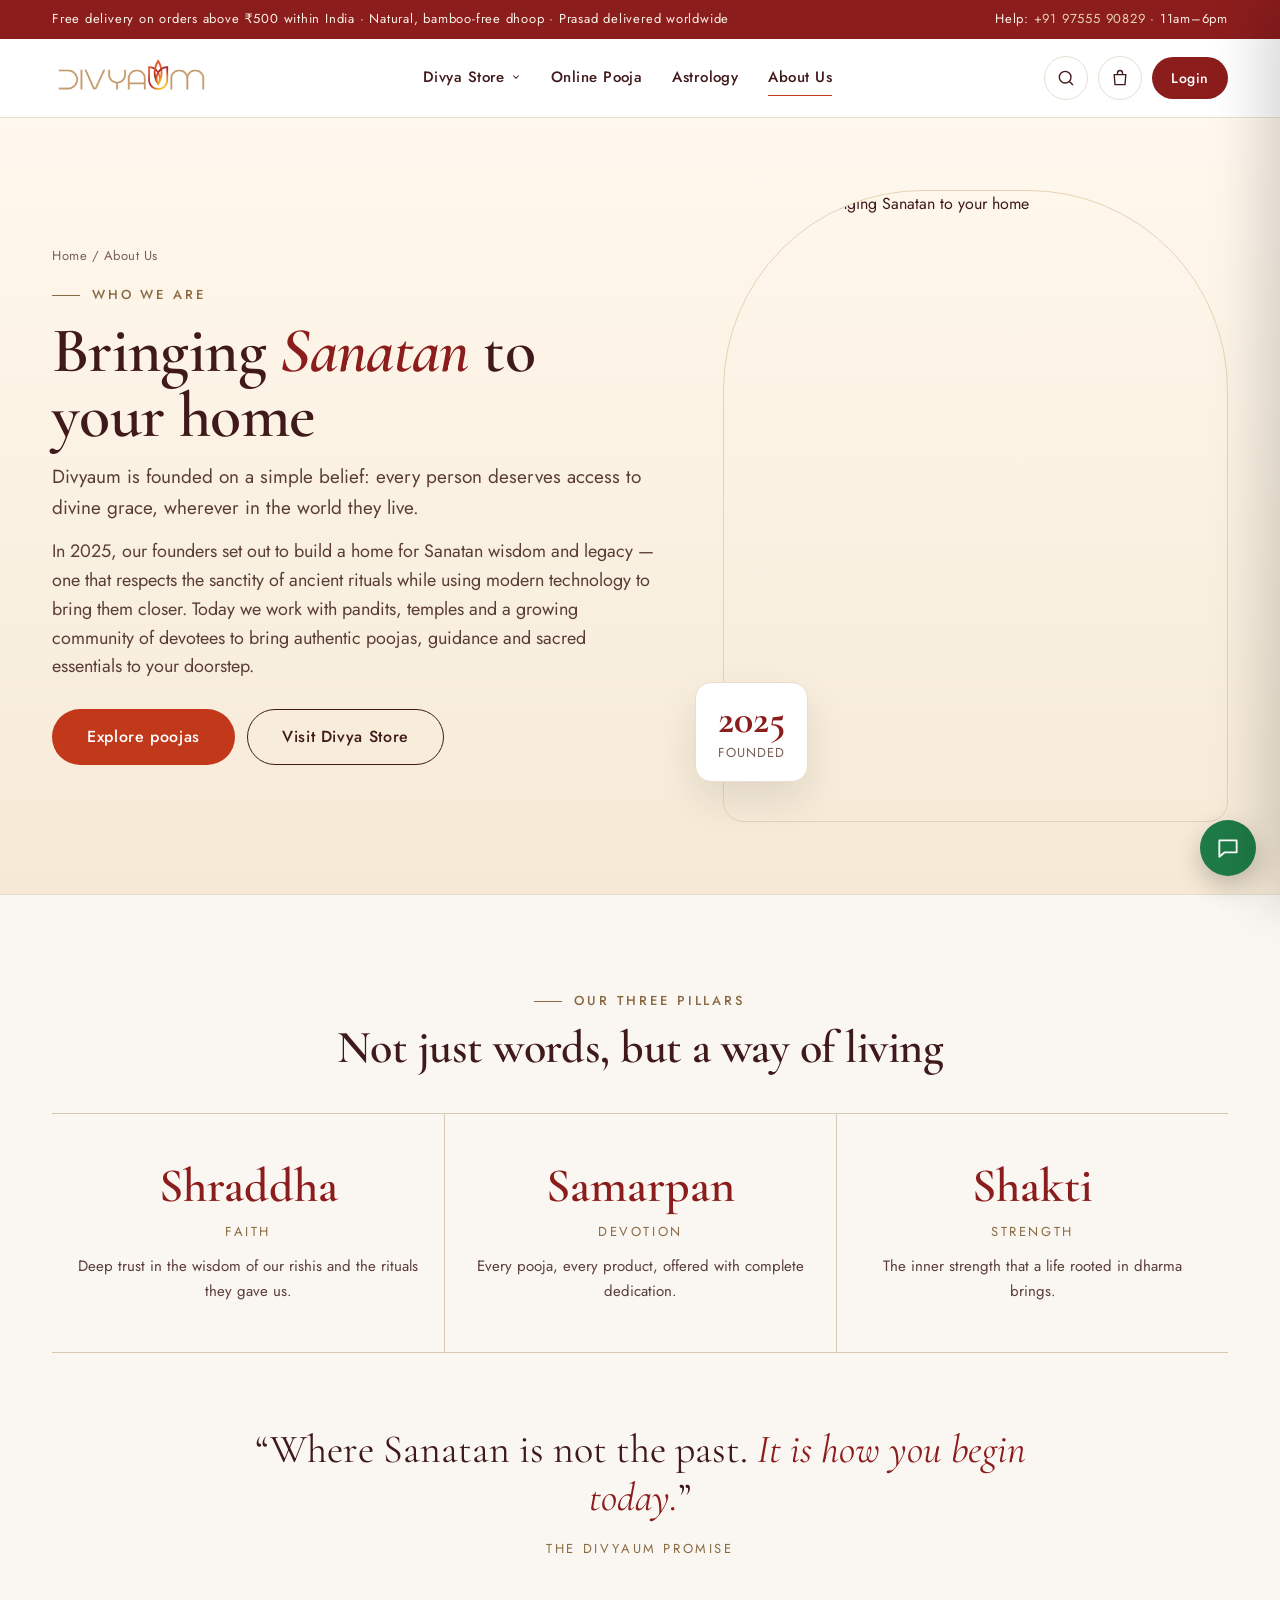
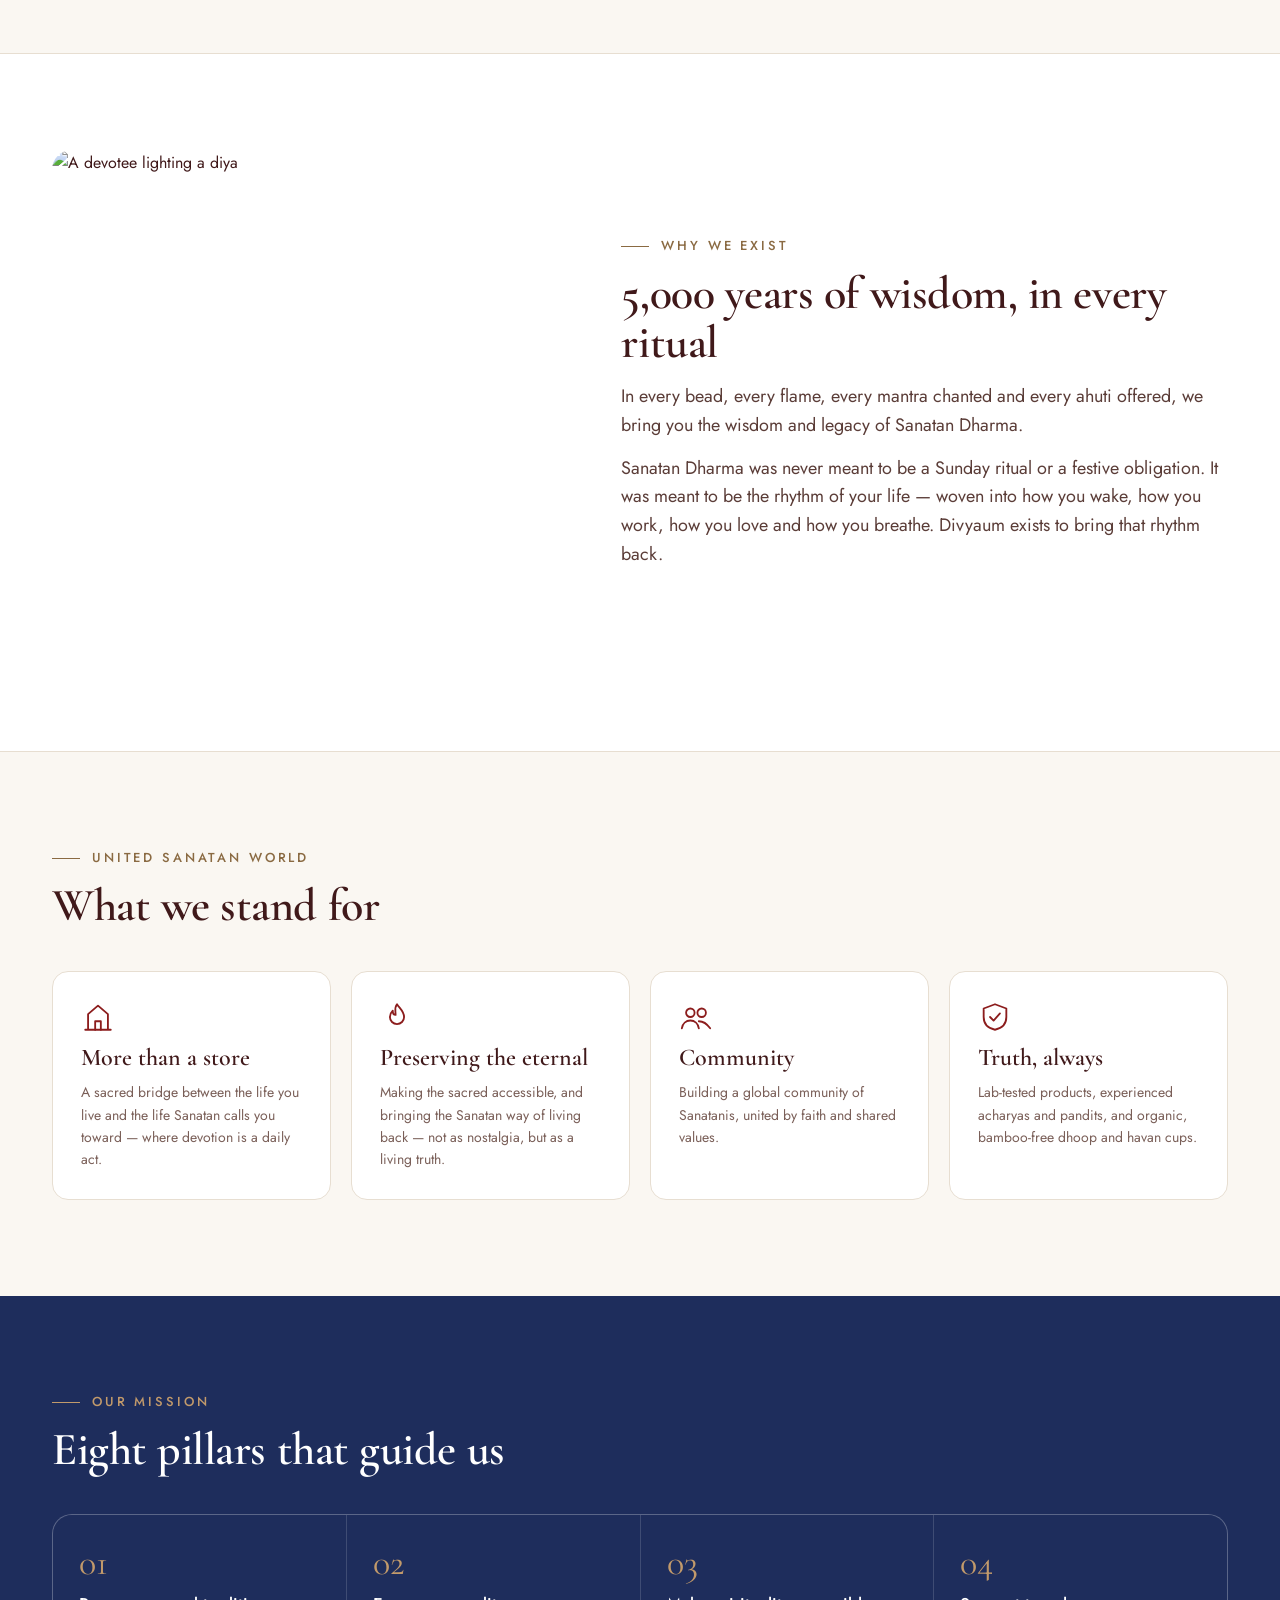
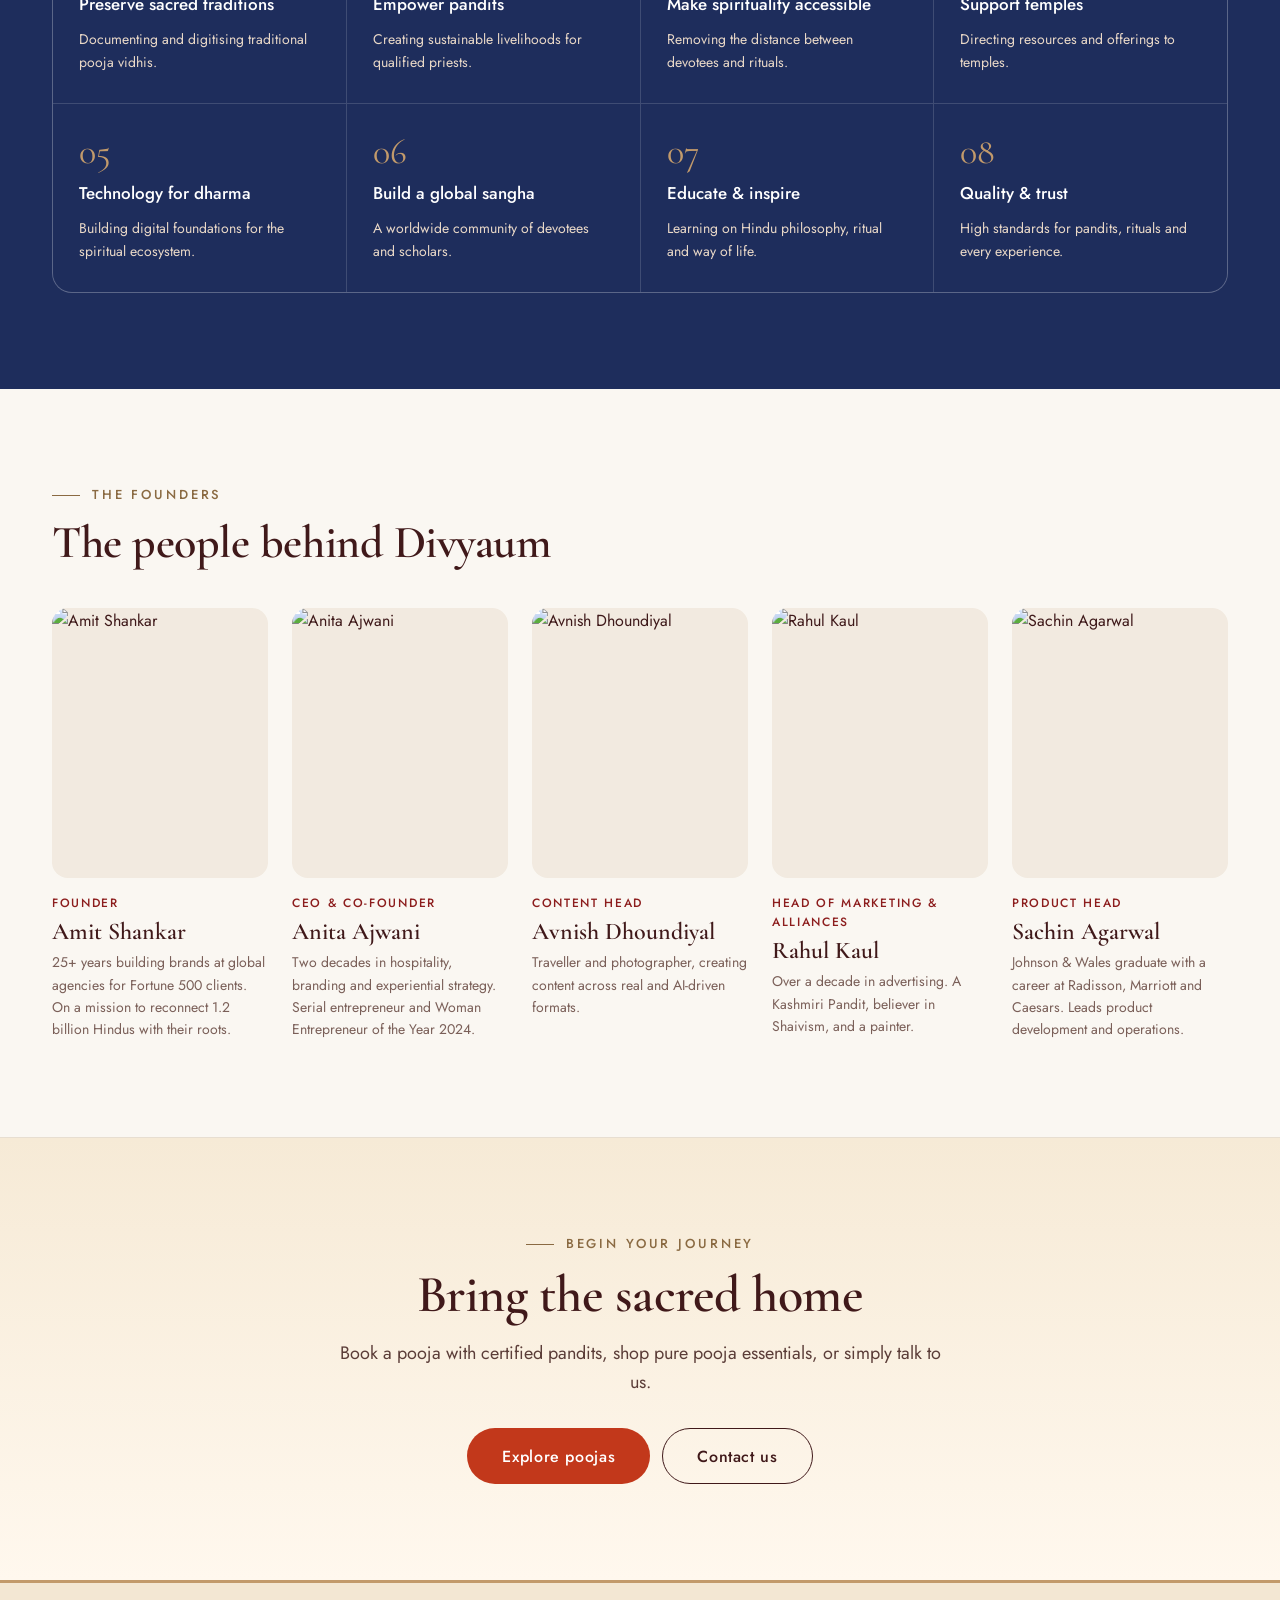
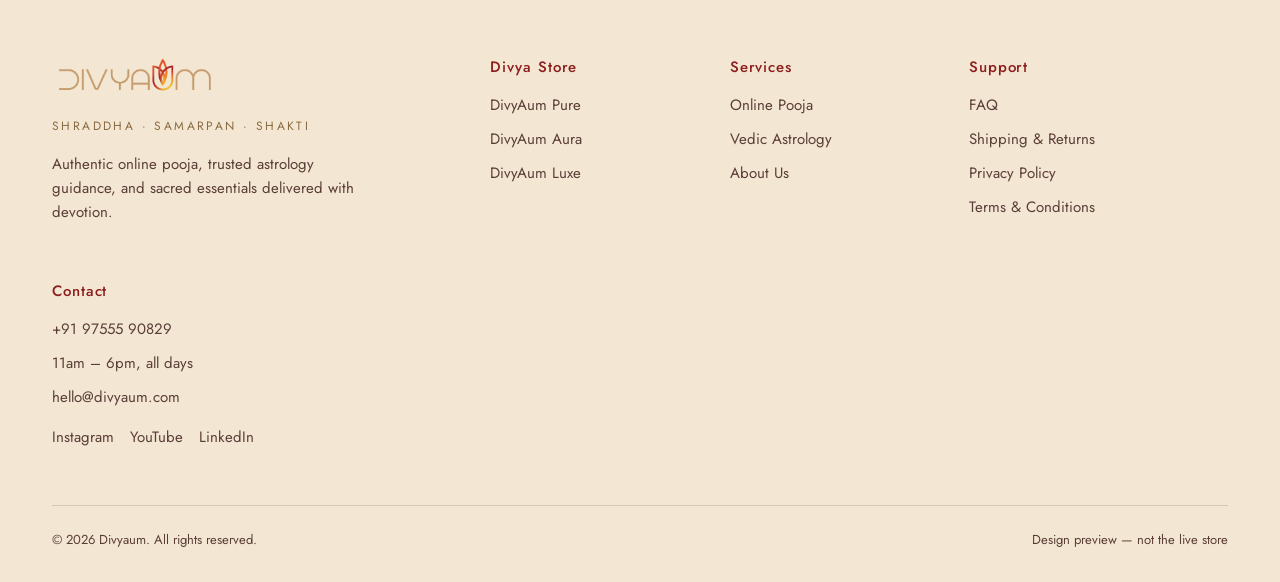
==== commit d7bcf309: "Divya Store family: DivyAum Pure, Aura, Luxe; Aura sample images; store dropdown menu Co-Authored-By" ====
--- a/about.html
+++ b/about.html
@@ -9,7 +9,7 @@
 <link rel="preconnect" href="https://fonts.googleapis.com">
 <link rel="preconnect" href="https://fonts.gstatic.com" crossorigin>
 <link href="https://fonts.googleapis.com/css2?family=Cormorant+Garamond:ital,wght@0,500;0,600;0,700;1,500&family=Jost:wght@400;500;600&display=swap" rel="stylesheet">
-<link rel="stylesheet" href="css/site.css?v=9">
+<link rel="stylesheet" href="css/site.css?v=10">
 <style>
 .ab-hero{background:linear-gradient(180deg,#FFF8EE 0%,#F6EAD6 100%);border-bottom:1px solid var(--line)}
 .ab-hero .wrap{display:grid;grid-template-columns:minmax(0,6fr) minmax(0,5fr);gap:64px;align-items:center;padding-top:72px;padding-bottom:72px}
@@ -134,6 +134,6 @@
 </main>
 
 <div id="site-footer"></div>
-<script src="js/site.js?v=9"></script>
+<script src="js/site.js?v=10"></script>
 </body>
 </html>
--- a/css/site.css
+++ b/css/site.css
@@ -447,18 +447,35 @@
   .badges,.ben-grid{grid-template-columns:1fr}
 }
 
-/* DivyAum Shubh */
+/* DivyAum Aura */
 .soon-media{display:flex;align-items:center;justify-content:center;background:radial-gradient(circle at 50% 40%,#FFFFFF 0%,#F3E7D3 70%)!important}
 .soon-media>svg{width:38%;height:38%;color:var(--gold-deep);stroke-width:1}
 .soon-note{position:absolute;bottom:14px;left:0;right:0;text-align:center;font-size:12px;letter-spacing:.12em;text-transform:uppercase;color:var(--muted)}
-.shubh-sec{background:linear-gradient(180deg,#FFF8EE 0%,#F6EAD6 100%);border-top:1px solid var(--line);border-bottom:1px solid var(--line)}
-.shubh-tiles{display:grid;grid-template-columns:repeat(3,minmax(0,1fr));gap:24px}
-.shubh-tile{position:relative;display:flex;flex-direction:column;gap:12px;padding:36px 32px 32px;border-radius:20px;background:#fff;border:1px solid var(--line);text-decoration:none;color:var(--ink);overflow:hidden;transition:transform .25s,box-shadow .25s,border-color .25s}
-.shubh-tile:hover{transform:translateY(-4px);box-shadow:var(--shadow);border-color:var(--gold);color:var(--ink)}
-.shubh-tile .art{width:120px;height:120px;border-radius:50%;background:radial-gradient(circle,#FFF7EA 0%,#F3E2C6 100%);display:flex;align-items:center;justify-content:center;margin-bottom:8px;border:1px solid var(--gold-soft)}
-.shubh-tile .art svg{width:64px;height:64px;color:var(--kumkum);stroke-width:1}
-.shubh-tile b{font-family:var(--serif);font-size:30px;font-weight:600;line-height:1.1}
-.shubh-tile span{color:var(--muted);font-size:15px}
-.shubh-tile .go{margin-top:8px;font-weight:500;color:var(--flame);font-size:15px}
-.shubh-tile::after{content:"";position:absolute;right:-40px;top:-40px;width:160px;height:160px;border-radius:50%;border:1px solid var(--gold-soft);opacity:.6}
-@media (max-width:960px){.shubh-tiles{grid-template-columns:1fr}}
+.aura-sec{background:linear-gradient(180deg,#FFF8EE 0%,#F6EAD6 100%);border-top:1px solid var(--line);border-bottom:1px solid var(--line)}
+.aura-tiles{display:grid;grid-template-columns:repeat(3,minmax(0,1fr));gap:24px}
+.aura-tile{position:relative;display:flex;flex-direction:column;gap:12px;padding:36px 32px 32px;border-radius:20px;background:#fff;border:1px solid var(--line);text-decoration:none;color:var(--ink);overflow:hidden;transition:transform .25s,box-shadow .25s,border-color .25s}
+.aura-tile:hover{transform:translateY(-4px);box-shadow:var(--shadow);border-color:var(--gold);color:var(--ink)}
+.aura-tile .art{width:120px;height:120px;border-radius:50%;background:radial-gradient(circle,#FFF7EA 0%,#F3E2C6 100%);display:flex;align-items:center;justify-content:center;margin-bottom:8px;border:1px solid var(--gold-soft)}
+.aura-tile .art svg{width:64px;height:64px;color:var(--kumkum);stroke-width:1}
+.aura-tile b{font-family:var(--serif);font-size:30px;font-weight:600;line-height:1.1}
+.aura-tile span{color:var(--muted);font-size:15px}
+.aura-tile .go{margin-top:8px;font-weight:500;color:var(--flame);font-size:15px}
+.aura-tile::after{content:"";position:absolute;right:-40px;top:-40px;width:160px;height:160px;border-radius:50%;border:1px solid var(--gold-soft);opacity:.6}
+@media (max-width:960px){.aura-tiles{grid-template-columns:1fr}}
+
+/* Divya Store dropdown */
+.has-menu{position:relative;display:flex;align-items:center}
+.has-menu>a{display:inline-flex;align-items:center;gap:6px}
+.menu{position:absolute;top:100%;left:50%;transform:translate(-50%,8px);min-width:300px;background:#fff;border:1px solid var(--line);border-radius:16px;box-shadow:var(--shadow);padding:10px;display:flex;flex-direction:column;opacity:0;visibility:hidden;transition:.2s;z-index:60}
+.has-menu:hover .menu,.has-menu:focus-within .menu{opacity:1;visibility:visible;transform:translate(-50%,4px)}
+.menu a{display:flex;flex-direction:column;padding:12px 14px;border-radius:10px;border:none!important;text-decoration:none}
+.menu a:hover{background:var(--ivory)}
+.menu b{font-family:var(--serif);font-size:20px;font-weight:600;color:var(--kumkum)}
+.menu span{font-size:13px;color:var(--muted)}
+.sample{position:absolute;right:12px;bottom:12px;padding:3px 9px;border-radius:999px;background:rgba(255,255,255,.85);font-size:11px;letter-spacing:.06em;color:var(--muted)}
+.aura-tile-img{width:100%;aspect-ratio:4/3;object-fit:cover;border-radius:14px;margin-bottom:6px}
+@media (max-width:960px){
+  .has-menu{flex-direction:column;align-items:stretch}
+  .menu{position:static;transform:none;opacity:1;visibility:visible;box-shadow:none;border:none;padding:0 0 8px 12px;min-width:0}
+  .menu a{padding:8px 0}
+}
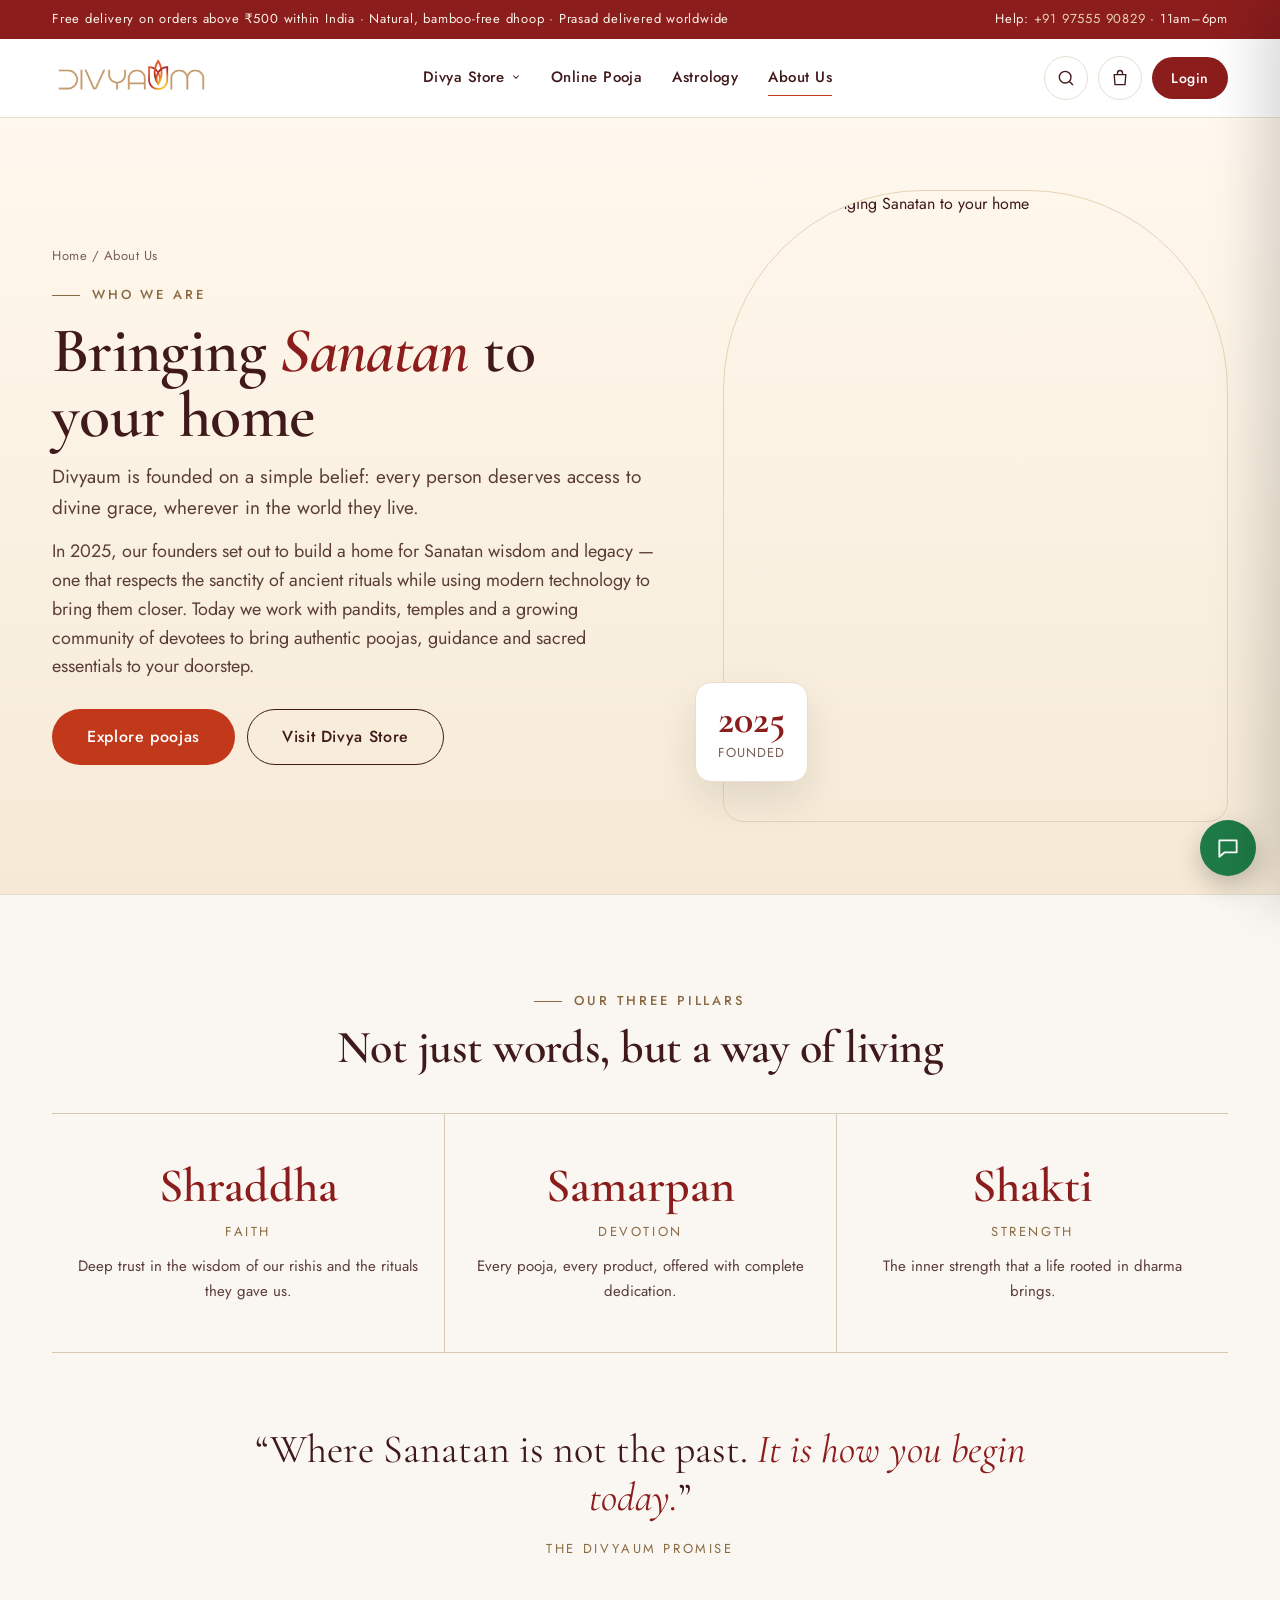
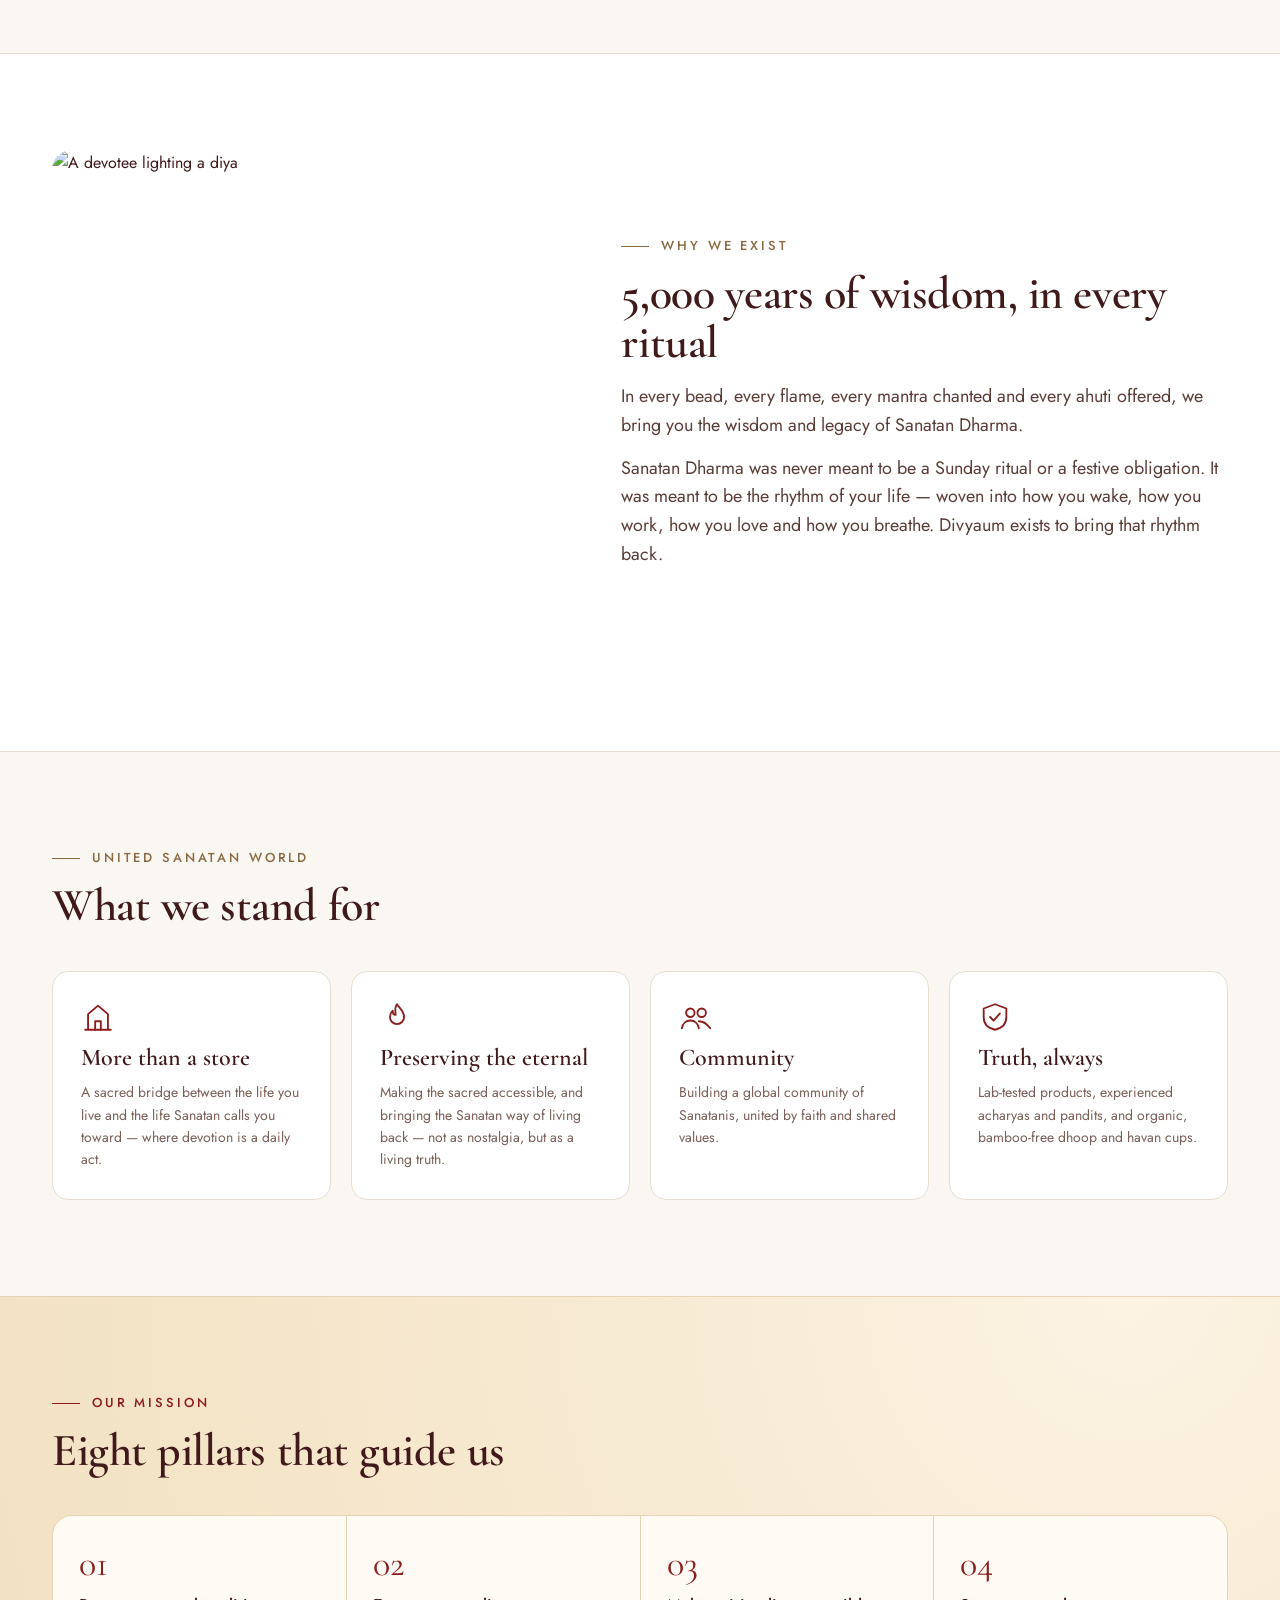
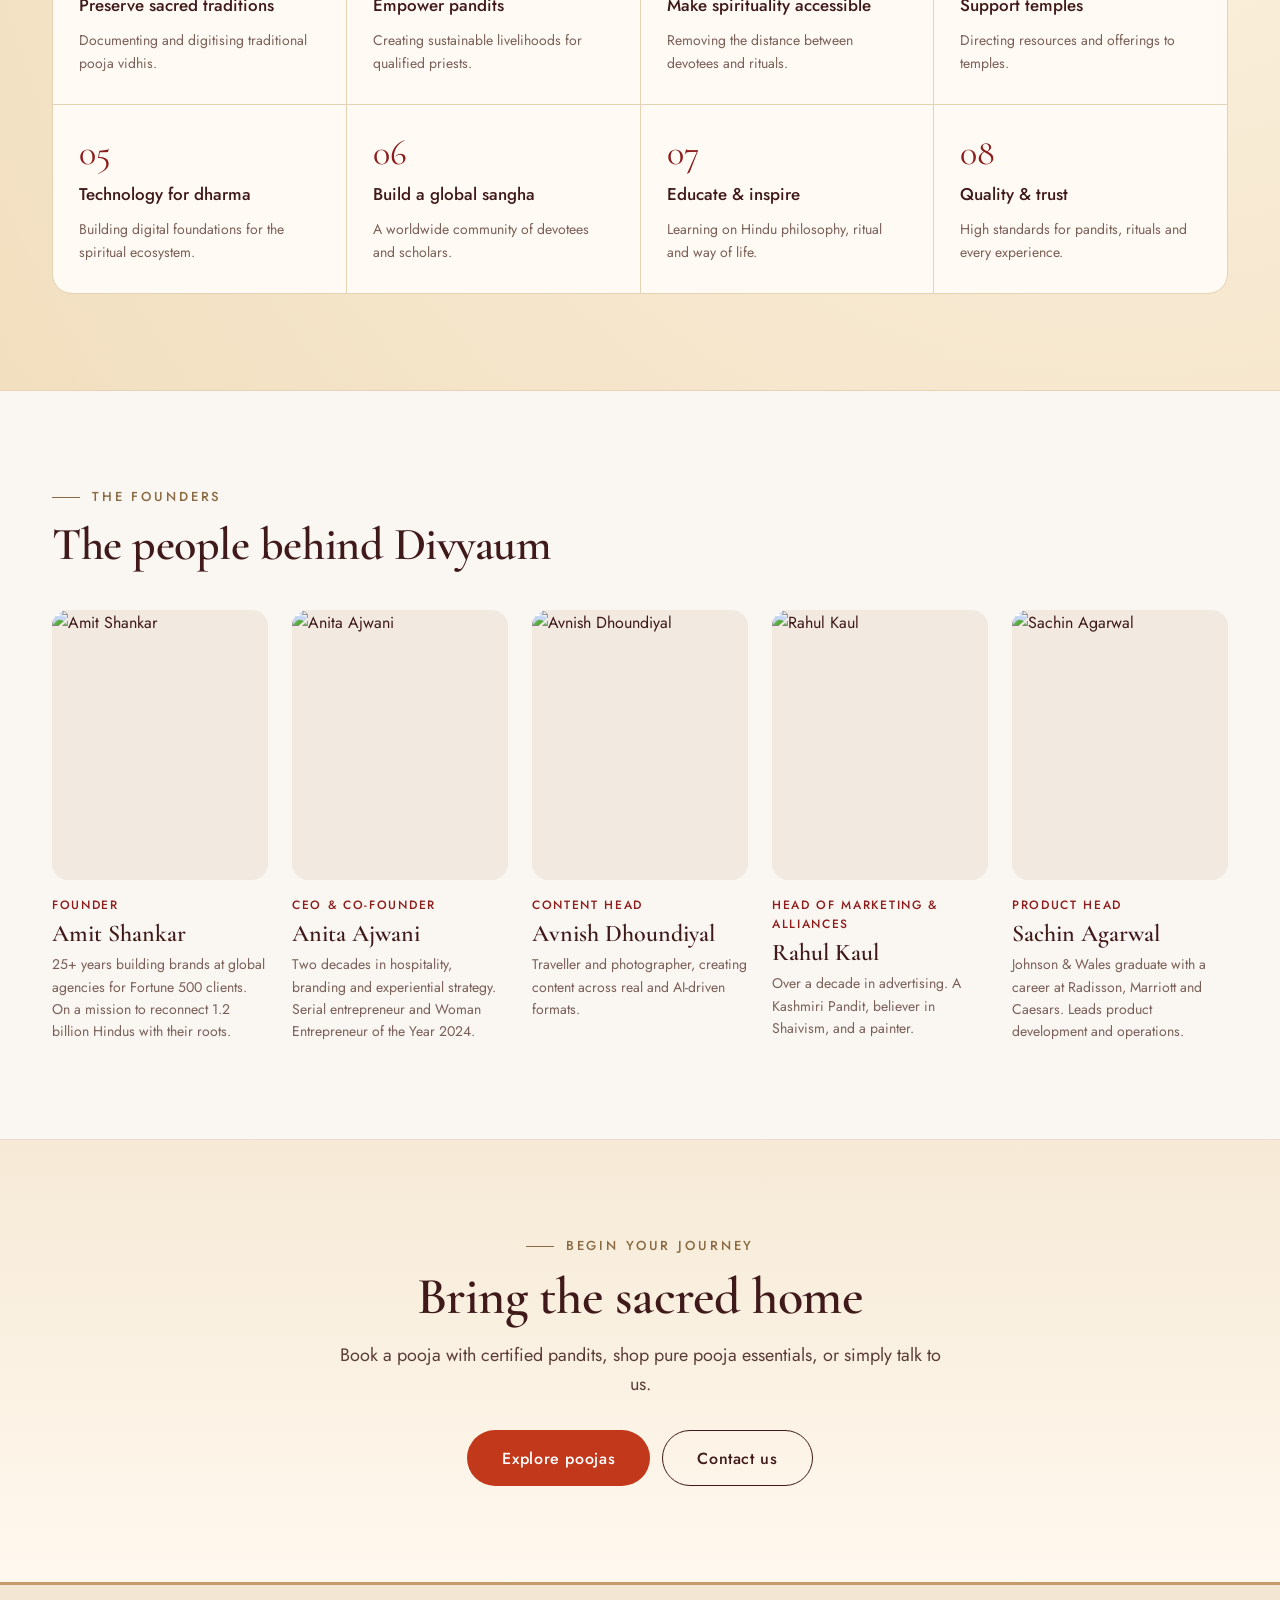
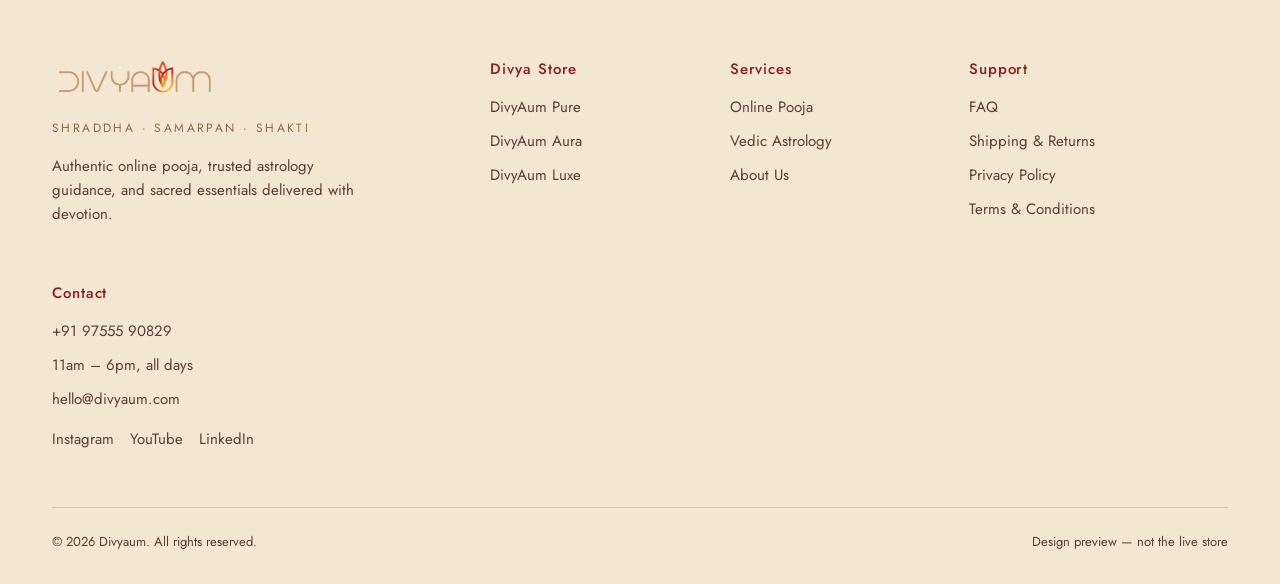
==== commit d2826e4d: "Final palette: remove indigo; astrology on warm sandalwood-gold Co-Authored-By: Claude Opus 5.5 <nor" ====
--- a/about.html
+++ b/about.html
@@ -9,7 +9,7 @@
 <link rel="preconnect" href="https://fonts.googleapis.com">
 <link rel="preconnect" href="https://fonts.gstatic.com" crossorigin>
 <link href="https://fonts.googleapis.com/css2?family=Cormorant+Garamond:ital,wght@0,500;0,600;0,700;1,500&family=Jost:wght@400;500;600&display=swap" rel="stylesheet">
-<link rel="stylesheet" href="css/site.css?v=10">
+<link rel="stylesheet" href="css/site.css?v=11">
 <style>
 .ab-hero{background:linear-gradient(180deg,#FFF8EE 0%,#F6EAD6 100%);border-bottom:1px solid var(--line)}
 .ab-hero .wrap{display:grid;grid-template-columns:minmax(0,6fr) minmax(0,5fr);gap:64px;align-items:center;padding-top:72px;padding-bottom:72px}
@@ -36,11 +36,11 @@
 .world svg{width:34px;height:34px;color:var(--kumkum)}
 .world b{font-family:var(--serif);font-size:24px;font-weight:600;line-height:1.15}
 .world span{font-size:14px;color:var(--muted)}
-.eight{display:grid;grid-template-columns:repeat(4,minmax(0,1fr));gap:1px;background:rgba(255,255,255,.15);border:1px solid rgba(255,255,255,.15);border-radius:20px;overflow:hidden}
-.eight div{background:var(--neel);padding:30px 26px;display:flex;flex-direction:column;gap:10px}
-.eight .n{font-family:var(--serif);font-size:36px;color:var(--gold);line-height:1}
-.eight b{color:#fff;font-weight:500;font-size:17px}
-.eight span{color:var(--on-dark-muted);font-size:14px}
+.eight{display:grid;grid-template-columns:repeat(4,minmax(0,1fr));gap:1px;background:var(--gold-soft);border:1px solid var(--gold-soft);border-radius:20px;overflow:hidden}
+.eight div{background:#FFFBF4;padding:30px 26px;display:flex;flex-direction:column;gap:10px}
+.eight .n{font-family:var(--serif);font-size:36px;color:var(--kumkum);line-height:1}
+.eight b{color:var(--ink);font-weight:500;font-size:17px}
+.eight span{color:var(--muted);font-size:14px}
 .team{display:grid;grid-template-columns:repeat(5,minmax(0,1fr));gap:24px}
 .member{display:flex;flex-direction:column;gap:6px}
 .member img{width:100%;aspect-ratio:4/5;object-fit:cover;border-radius:16px;background:var(--sand);margin-bottom:10px;filter:saturate(.95)}
@@ -134,6 +134,6 @@
 </main>
 
 <div id="site-footer"></div>
-<script src="js/site.js?v=10"></script>
+<script src="js/site.js?v=11"></script>
 </body>
 </html>
--- a/css/site.css
+++ b/css/site.css
@@ -6,7 +6,7 @@
   --line:#E7DED1; --line-2:#D6C8B5;
   --gold:#C29A6B; --gold-deep:#8A6A42; --gold-soft:#E6D3B5;
   --flame:#C2381B; --flame-hover:#A32E15; --flame-bright:#E2521F;
-  --kumkum:#8C1D1D; --kumkum-2:#9C2A25; --kumkum-3:#B5463C; --neel:#1E2D5C; --neel-2:#283A78; --neel-3:#3B4F95;
+  --kumkum:#8C1D1D; --kumkum-2:#9C2A25; --kumkum-3:#B5463C; --haldi:#F1DFBF; --haldi-2:#F8EBD4;
   --on-dark:#FBF1E4; --on-dark-muted:#EAD9C8;
   --green:#2F6B47;
   --serif:'Cormorant Garamond', 'Times New Roman', serif;
@@ -102,7 +102,7 @@
 .arrows{display:flex;gap:10px}
 .arrow{width:48px;height:48px;border-radius:50%;border:1px solid rgba(255,255,255,.3);background:rgba(110,20,20,.3);color:#fff;display:flex;align-items:center;justify-content:center;cursor:pointer;transition:background .2s,border-color .2s}
 .arrow:hover{background:#fff;color:var(--ink);border-color:#fff}
-.zodiac-bg{background:radial-gradient(circle at 72% 50%,#34498E 0%,#25376F 45%,#1E2D5C 75%)}
+.zodiac-bg{background:radial-gradient(circle at 72% 50%,#A8302A 0%,#8C1D1D 50%,#6E1515 85%)}
 .slide.no-scrim::after{display:none}
 .zodiac-bg svg{position:absolute;right:8%;top:50%;transform:translateY(-50%);width:560px;height:560px;opacity:.95;animation:spin 120s linear infinite}
 @keyframes spin{to{transform:translateY(-50%) rotate(360deg)}}
@@ -169,16 +169,16 @@
 .step span{font-size:14px;color:var(--muted)}
 
 /* dark section (astrology) */
-.dark{background:var(--neel);color:var(--on-dark)}
-.dark .eyebrow{color:var(--gold)}
-.dark h2{color:#fff}
-.dark .lead{color:var(--on-dark-muted)}
+.dark{background:radial-gradient(circle at 88% 0%,#FCF3E3 0%,var(--haldi-2) 35%,var(--haldi) 100%);color:var(--ink);border-top:1px solid var(--gold-soft);border-bottom:1px solid var(--gold-soft)}
+.dark .eyebrow{color:var(--kumkum)}
+.dark h2{color:var(--ink)}
+.dark .lead{color:var(--body)}
 .topic-grid{display:grid;grid-template-columns:repeat(3,minmax(0,1fr));gap:16px}
-.topic-card{display:flex;flex-direction:column;gap:10px;padding:26px;border:1px solid var(--neel-3);border-radius:var(--radius);color:var(--on-dark);text-decoration:none;background:var(--neel-2);transition:border-color .2s,background .2s}
-.topic-card:hover{border-color:var(--gold);background:#30448A;color:var(--on-dark)}
-.topic-card svg{color:var(--gold);width:30px;height:30px}
-.topic-card b{font-family:var(--serif);font-size:24px;font-weight:600;color:#fff}
-.topic-card span{font-size:14px;color:var(--on-dark-muted)}
+.topic-card{display:flex;flex-direction:column;gap:10px;padding:26px;border:1px solid var(--gold-soft);border-radius:var(--radius);color:var(--ink);text-decoration:none;background:#FFFBF4;transition:border-color .2s,background .2s,box-shadow .2s,transform .2s}
+.topic-card:hover{border-color:var(--gold);background:#fff;color:var(--ink);box-shadow:var(--shadow);transform:translateY(-2px)}
+.topic-card svg{color:var(--kumkum);width:30px;height:30px}
+.topic-card b{font-family:var(--serif);font-size:24px;font-weight:600;color:var(--ink)}
+.topic-card span{font-size:14px;color:var(--muted)}
 
 /* luxe */
 .luxe{background:var(--kumkum);color:var(--on-dark)}
@@ -258,7 +258,7 @@
 .split{display:grid;grid-template-columns:minmax(0,5fr) minmax(0,7fr);gap:64px;align-items:start}
 .ticks{display:flex;flex-direction:column;gap:14px;margin-top:28px}
 .ticks div{display:flex;gap:12px;align-items:flex-start}
-.ticks svg{color:var(--gold);margin-top:3px}
+.ticks svg{color:var(--kumkum);margin-top:3px}
 .pkg-grid{display:grid;grid-template-columns:repeat(3,minmax(0,1fr));gap:20px}
 .pkg{background:#fff;border:1px solid var(--line);border-radius:var(--radius);padding:30px;display:flex;flex-direction:column;gap:12px}
 .pkg.best{border-color:var(--flame);box-shadow:inset 0 0 0 1px var(--flame)}
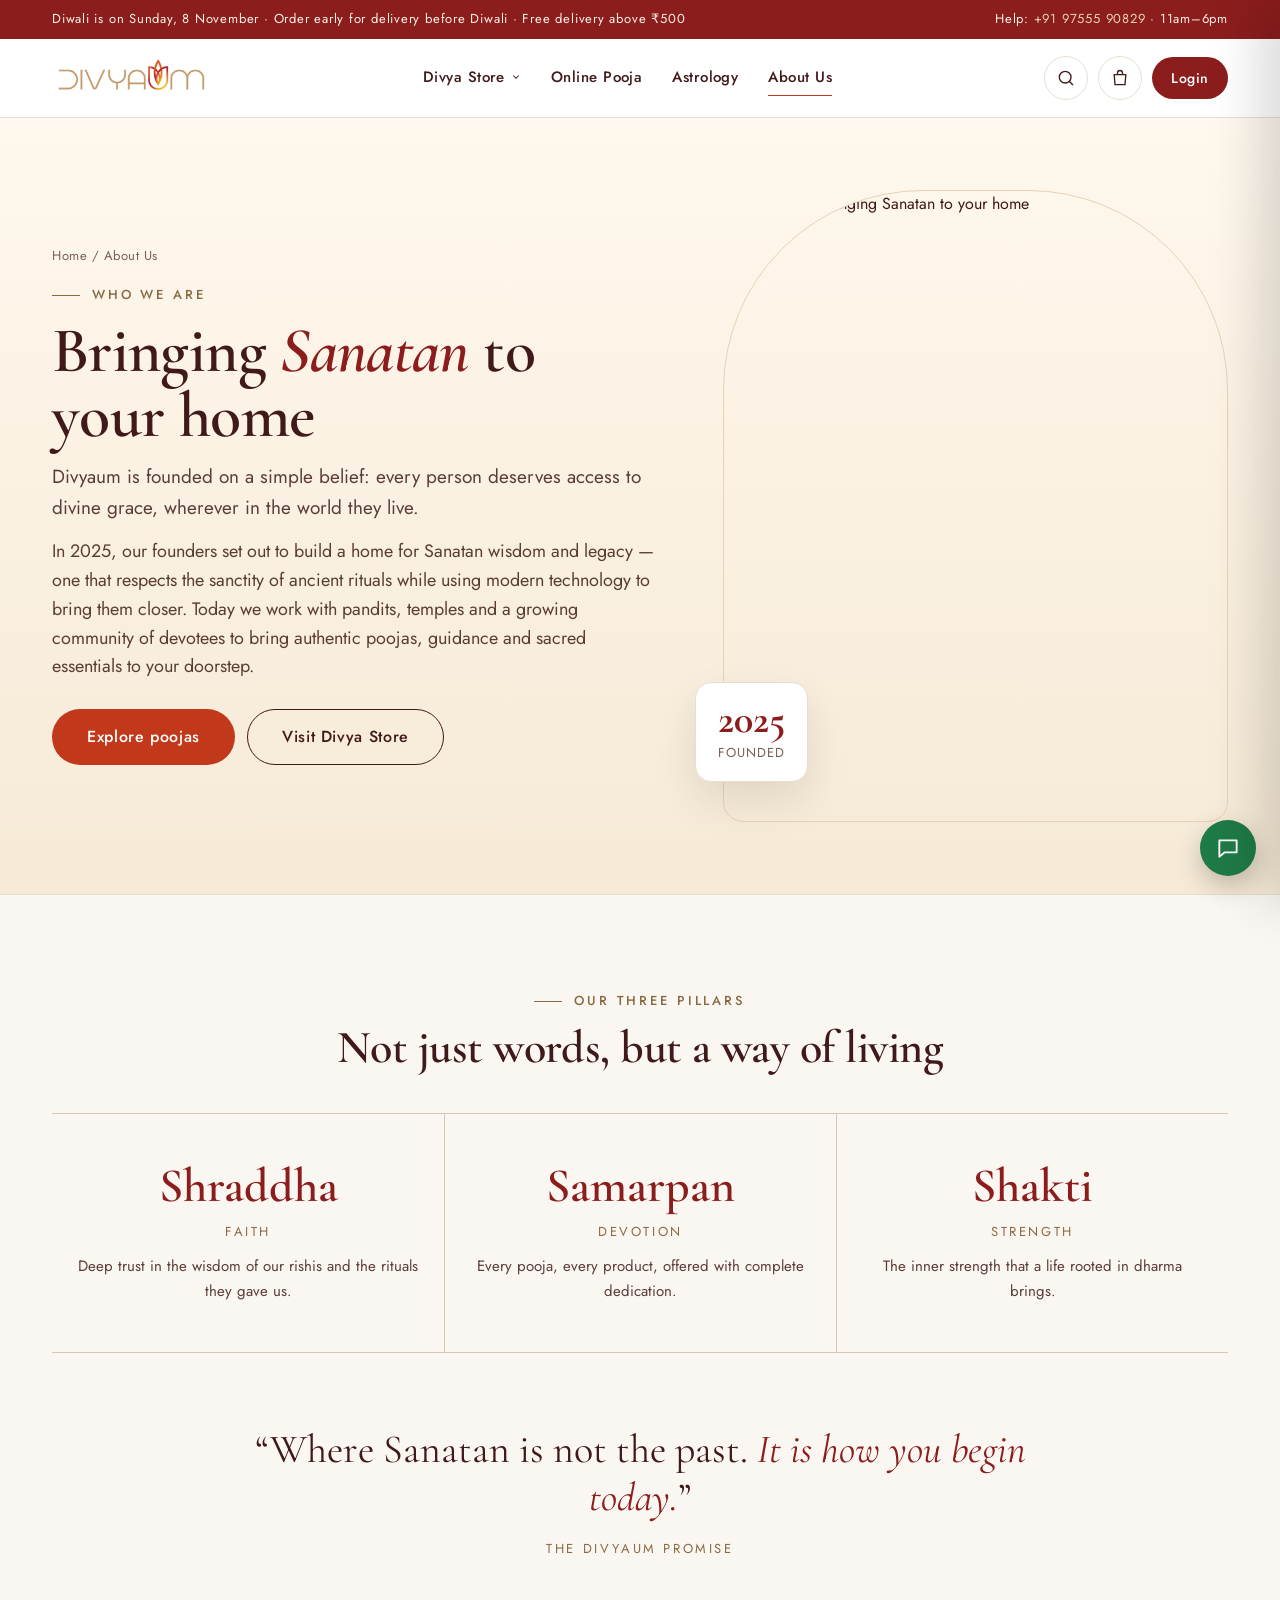
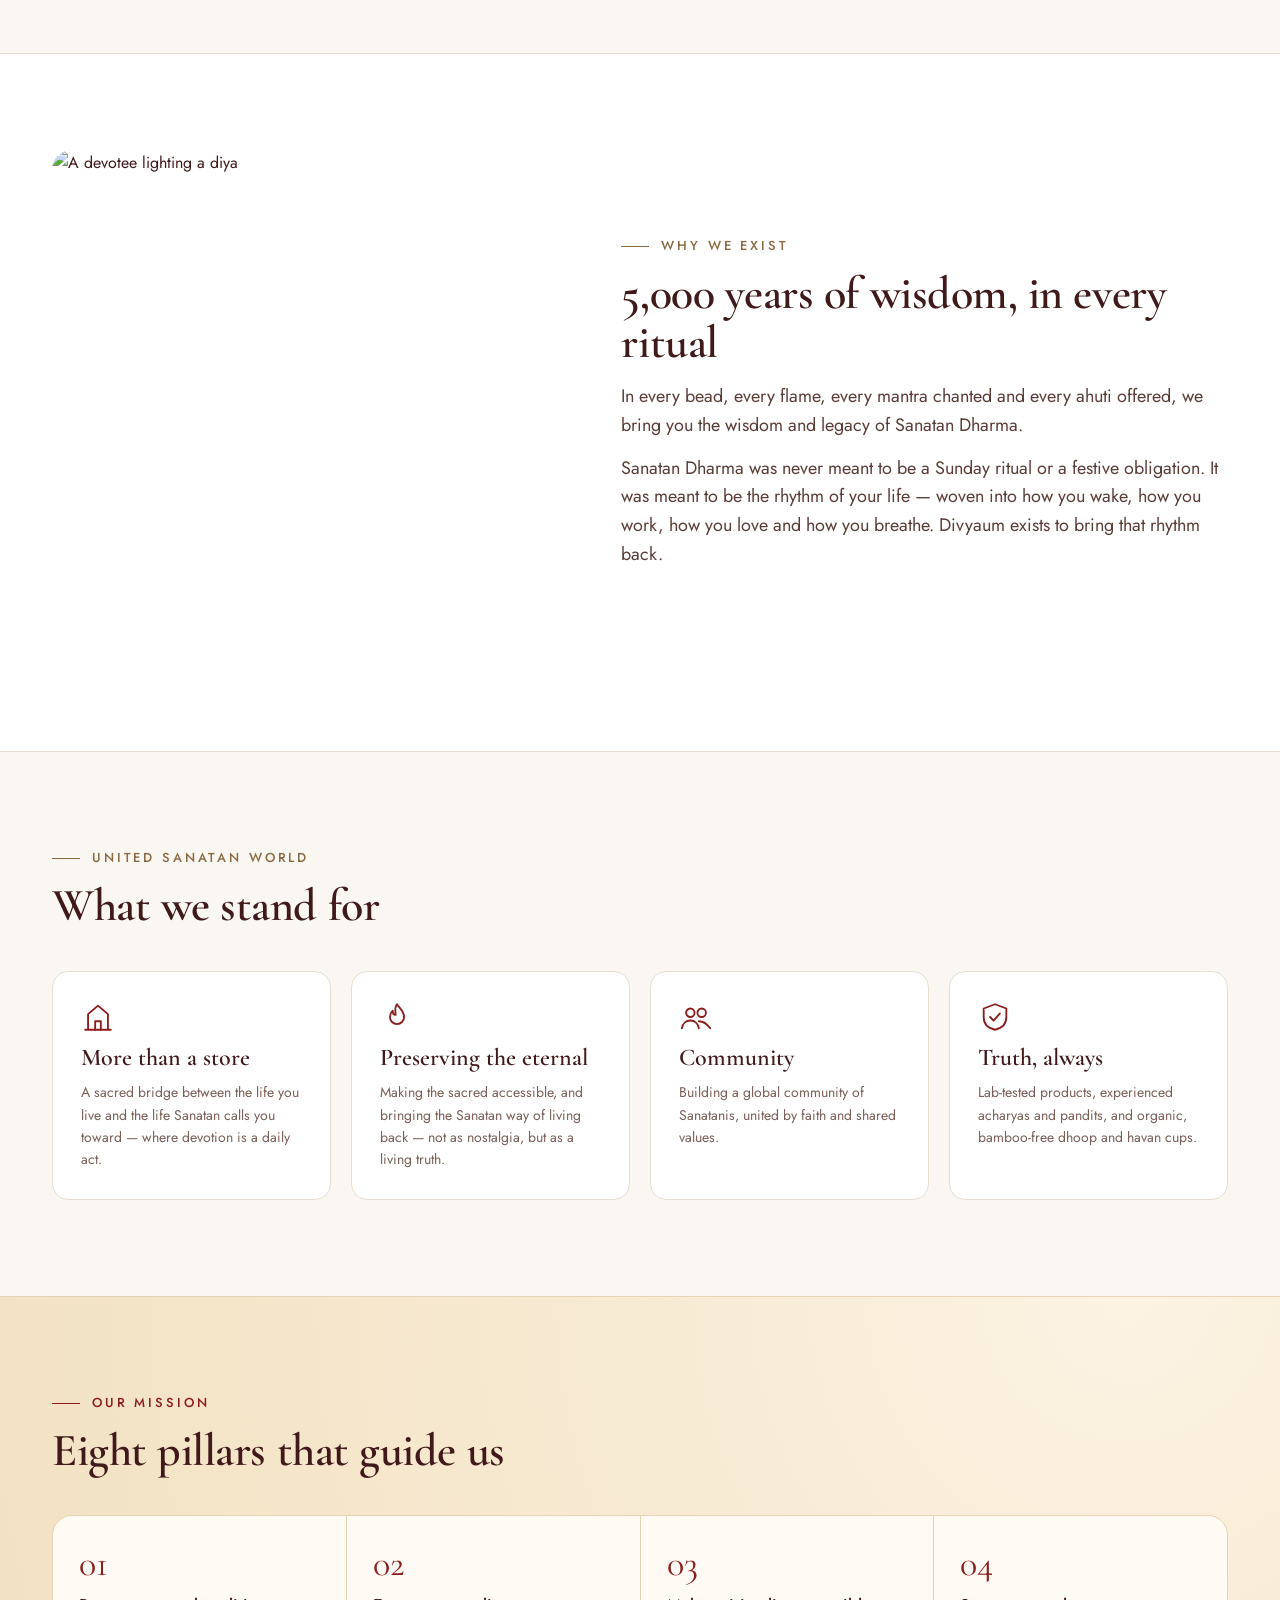
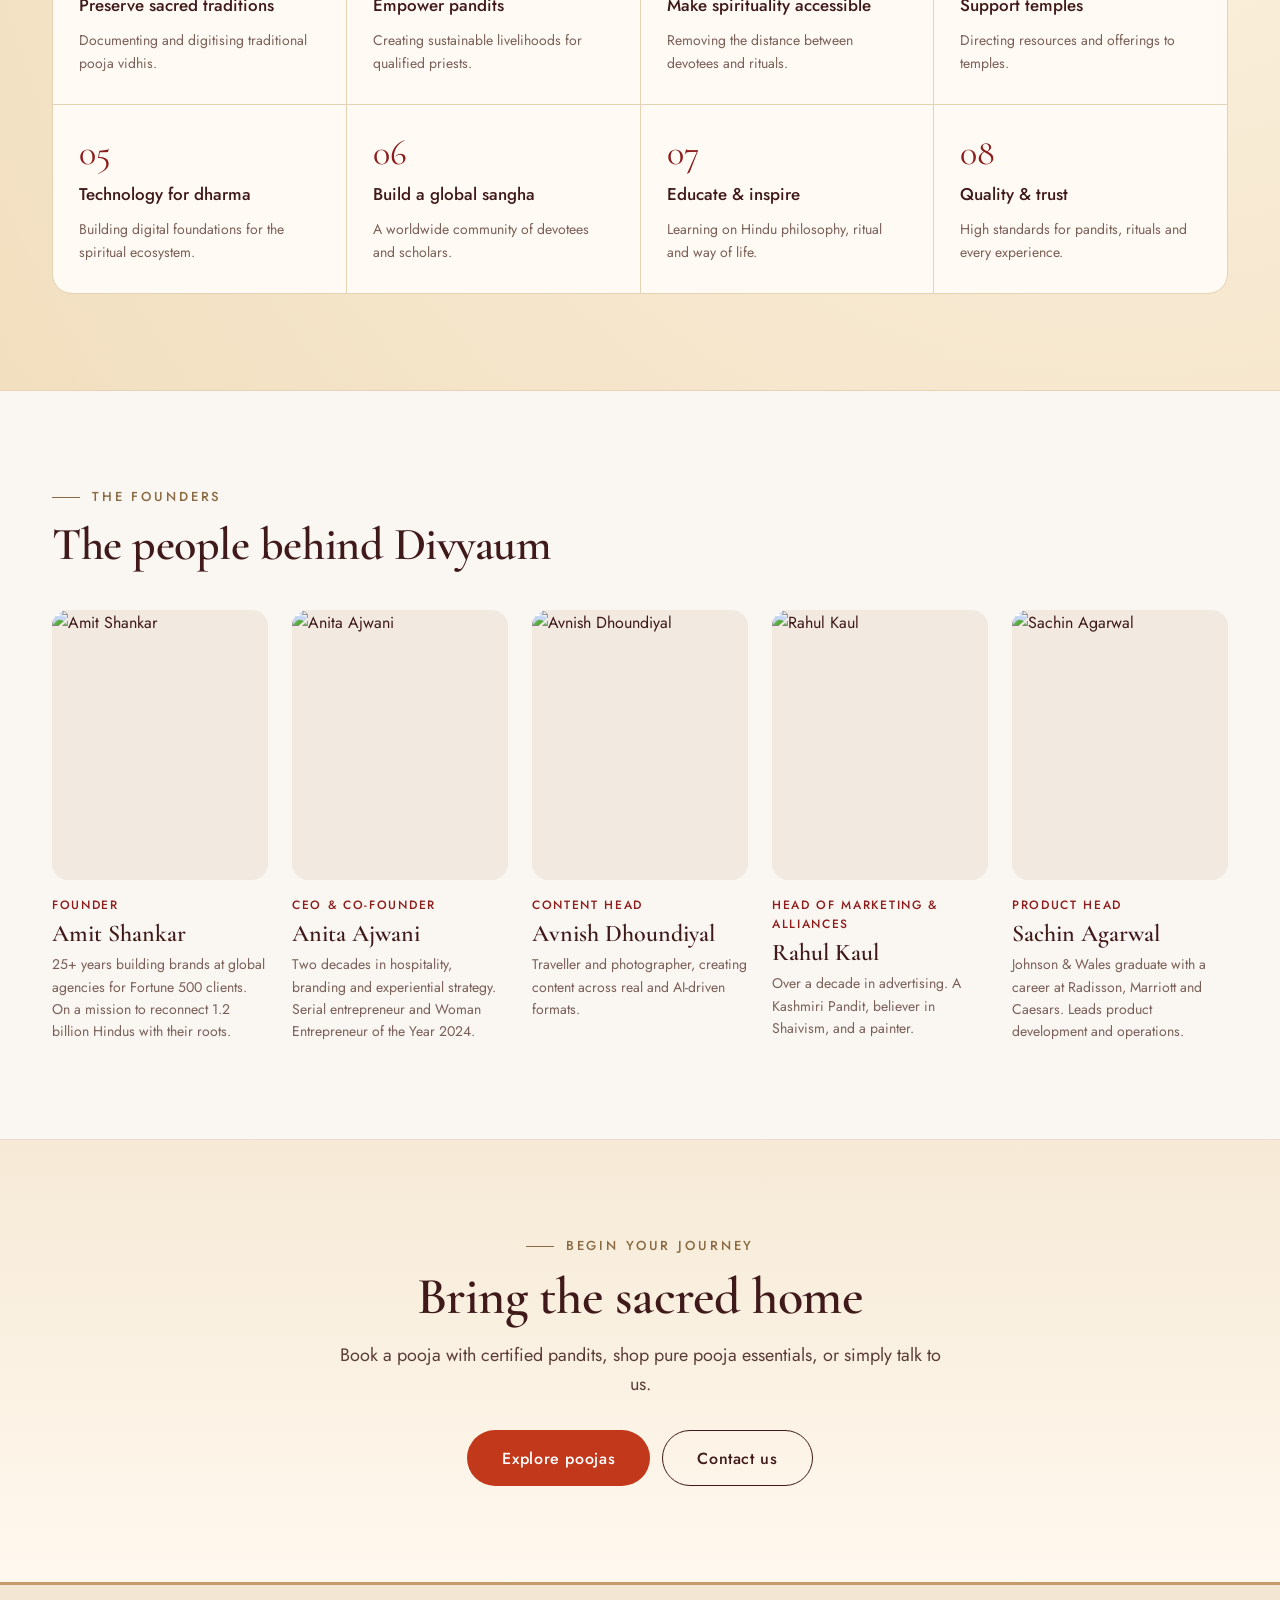
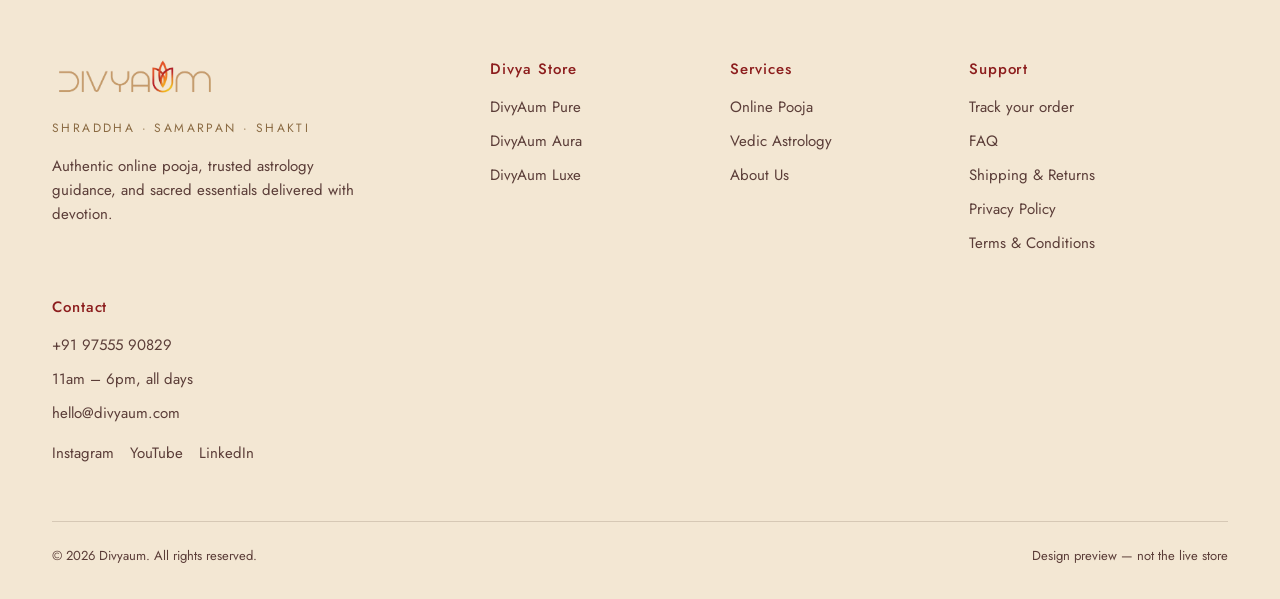
==== commit d2537d9d: "Diwali push, daily Panchang, search, login, order tracking, phone bottom bar Co-Authored-By: Claude " ====
--- a/about.html
+++ b/about.html
@@ -9,7 +9,7 @@
 <link rel="preconnect" href="https://fonts.googleapis.com">
 <link rel="preconnect" href="https://fonts.gstatic.com" crossorigin>
 <link href="https://fonts.googleapis.com/css2?family=Cormorant+Garamond:ital,wght@0,500;0,600;0,700;1,500&family=Jost:wght@400;500;600&display=swap" rel="stylesheet">
-<link rel="stylesheet" href="css/site.css?v=11">
+<link rel="stylesheet" href="css/site.css?v=12">
 <style>
 .ab-hero{background:linear-gradient(180deg,#FFF8EE 0%,#F6EAD6 100%);border-bottom:1px solid var(--line)}
 .ab-hero .wrap{display:grid;grid-template-columns:minmax(0,6fr) minmax(0,5fr);gap:64px;align-items:center;padding-top:72px;padding-bottom:72px}
@@ -134,6 +134,6 @@
 </main>
 
 <div id="site-footer"></div>
-<script src="js/site.js?v=11"></script>
+<script src="js/site.js?v=12"></script>
 </body>
 </html>
--- a/css/site.css
+++ b/css/site.css
@@ -479,3 +479,121 @@
   .menu{position:static;transform:none;opacity:1;visibility:visible;box-shadow:none;border:none;padding:0 0 8px 12px;min-width:0}
   .menu a{padding:8px 0}
 }
+
+/* light Diwali slide */
+.slide.light::after{background:linear-gradient(90deg,rgba(252,244,230,.96) 0%,rgba(252,244,230,.88) 30%,rgba(252,244,230,.35) 52%,rgba(252,244,230,0) 66%)}
+.slide.light .slide-copy .eyebrow{color:var(--kumkum)}
+.slide.light .slide-copy h1,.slide.light .slide-copy h2{color:var(--ink)}
+.slide.light .slide-copy h1 em,.slide.light .slide-copy h2 em{color:var(--kumkum)}
+.slide.light .slide-copy p{color:var(--body)}
+.slide.light .slide-price{color:var(--body)}
+.slide.light .slide-price b{color:var(--kumkum)}
+
+/* Panchang strip */
+.panchang{background:#FFF9EF;border-bottom:1px solid var(--line)}
+.panchang .wrap{display:flex;align-items:center;gap:22px;padding-top:14px;padding-bottom:14px;overflow-x:auto;scrollbar-width:none}
+.panchang .wrap::-webkit-scrollbar{display:none}
+.pc-title{display:flex;align-items:center;gap:10px;flex-shrink:0;padding-right:20px;border-right:1px solid var(--line-2)}
+.pc-title svg{width:28px;height:28px;color:var(--flame)}
+.pc-title b{display:block;font-family:var(--serif);font-size:20px;font-weight:600;line-height:1;color:var(--kumkum)}
+.pc-title span{font-size:12px;color:var(--muted);white-space:nowrap}
+.pc-item{flex-shrink:0;display:flex;flex-direction:column;line-height:1.3}
+.pc-item small{font-size:11px;letter-spacing:.12em;text-transform:uppercase;color:var(--gold-deep)}
+.pc-item b{font-size:14px;font-weight:500;white-space:nowrap}
+.pc-item i{font-style:normal;font-size:12px;color:var(--muted);white-space:nowrap}
+.pc-note{flex-shrink:0;font-size:12px;color:var(--muted);margin-left:auto;white-space:nowrap}
+
+/* Diwali section */
+.diwali-sec{background:linear-gradient(180deg,#FFF6E8 0%,#FBEBD3 100%);border-top:1px solid var(--gold-soft);border-bottom:1px solid var(--gold-soft);position:relative;overflow:hidden}
+.diwali-sec::before{content:"";position:absolute;right:-120px;top:-120px;width:420px;height:420px;border-radius:50%;border:1px solid var(--gold-soft);opacity:.7}
+.fest-days{display:flex;flex-wrap:wrap;gap:10px;margin:-12px 0 36px}
+.fest{display:flex;flex-direction:column;padding:10px 16px;border-radius:12px;background:#fff;border:1px solid var(--gold-soft);min-width:120px}
+.fest b{font-family:var(--serif);font-size:19px;font-weight:600;color:var(--kumkum);line-height:1.1}
+.fest span{font-size:12px;color:var(--muted)}
+.fest.main{background:var(--kumkum);border-color:var(--kumkum)}
+.fest.main b,.fest.main span{color:#fff}
+.countdown{display:inline-flex;align-items:baseline;gap:8px;padding:8px 16px;border-radius:999px;background:#fff;border:1px solid var(--gold-soft);font-size:14px;color:var(--body)}
+.countdown b{font-family:var(--serif);font-size:24px;color:var(--flame)}
+.diwali-poojas{display:grid;grid-template-columns:repeat(2,minmax(0,1fr));gap:20px;margin-top:40px}
+.dp{display:flex;gap:18px;align-items:center;background:#fff;border:1px solid var(--line);border-radius:16px;padding:14px;text-decoration:none;color:var(--ink);transition:box-shadow .2s}
+.dp:hover{box-shadow:var(--shadow);color:var(--ink)}
+.dp img{width:140px;height:96px;object-fit:cover;border-radius:10px;flex-shrink:0}
+.dp b{font-family:var(--serif);font-size:22px;font-weight:600;display:block;line-height:1.15}
+.dp span{font-size:14px;color:var(--muted)}
+
+/* overlays: search & login */
+.ov{position:fixed;inset:0;z-index:120;display:none}
+.ov.open{display:block}
+.ov-bg{position:absolute;inset:0;background:rgba(64,25,26,.45)}
+.search-panel{position:relative;background:#fff;max-width:760px;margin:80px auto 0;border-radius:20px;box-shadow:0 30px 80px rgba(0,0,0,.25);overflow:hidden}
+.search-top{display:flex;align-items:center;gap:12px;padding:18px 22px;border-bottom:1px solid var(--line)}
+.search-top svg{width:22px;height:22px;color:var(--muted)}
+.search-top input{flex:1;border:none;outline:none;font-size:20px;font-family:var(--sans);color:var(--ink);background:transparent;min-width:0}
+.search-res{max-height:60vh;overflow-y:auto;padding:8px}
+.sr{display:flex;align-items:center;gap:14px;padding:10px 12px;border-radius:12px;text-decoration:none;color:var(--ink)}
+.sr:hover,.sr.on{background:var(--ivory);color:var(--ink)}
+.sr img,.sr .sr-ic{width:52px;height:52px;border-radius:10px;object-fit:cover;background:var(--sand);flex-shrink:0;display:flex;align-items:center;justify-content:center}
+.sr .sr-ic svg{width:24px;height:24px;color:var(--kumkum)}
+.sr b{display:block;font-weight:500}
+.sr span{font-size:13px;color:var(--muted)}
+.sr .sr-price{margin-left:auto;font-weight:600;white-space:nowrap}
+.sr-group{font-size:11px;letter-spacing:.14em;text-transform:uppercase;color:var(--gold-deep);padding:12px 12px 4px}
+.sr-hint{padding:18px 14px;color:var(--muted);font-size:14px}
+.sr-chips{display:flex;flex-wrap:wrap;gap:8px;padding:4px 12px 14px}
+.sr-chips button{height:34px;padding:0 14px;border-radius:999px;border:1px solid var(--line-2);background:#fff;cursor:pointer;font-size:13px}
+.login-panel{position:relative;background:#fff;max-width:440px;margin:90px auto 0;border-radius:20px;box-shadow:0 30px 80px rgba(0,0,0,.25);padding:32px;display:flex;flex-direction:column;gap:16px}
+.login-panel h3{font-size:32px}
+.login-panel .x{position:absolute;right:16px;top:16px}
+.otp{display:flex;gap:10px}
+.otp input{width:56px;height:60px;text-align:center;font-size:24px;border:1px solid var(--line-2);border-radius:12px}
+.otp input:focus{outline:none;border-color:var(--flame);box-shadow:0 0 0 3px rgba(194,56,27,.15)}
+.demo-note{font-size:12px;color:var(--muted);background:var(--ivory);border-radius:10px;padding:10px 12px}
+.acct{position:relative}
+.acct-menu{position:absolute;right:0;top:calc(100% + 8px);min-width:220px;background:#fff;border:1px solid var(--line);border-radius:14px;box-shadow:var(--shadow);padding:8px;display:none;z-index:70}
+.acct.open .acct-menu{display:block}
+.acct-menu a,.acct-menu button{display:block;width:100%;text-align:left;padding:10px 12px;border-radius:8px;border:none;background:none;font-size:14px;color:var(--ink);text-decoration:none;cursor:pointer}
+.acct-menu a:hover,.acct-menu button:hover{background:var(--ivory)}
+.acct-menu .who{padding:10px 12px;border-bottom:1px solid var(--line);margin-bottom:4px;font-size:13px;color:var(--muted)}
+.acct-btn{height:42px;padding:0 16px;border-radius:999px;border:1px solid var(--line-2);background:#fff;display:flex;align-items:center;gap:8px;font-size:14px;font-weight:500;cursor:pointer;color:var(--ink)}
+
+/* order tracking */
+.track-box{max-width:720px;margin:0 auto}
+.timeline{list-style:none;margin:28px 0 0;padding:0;position:relative}
+.timeline li{position:relative;padding:0 0 28px 44px}
+.timeline li::before{content:"";position:absolute;left:13px;top:28px;bottom:0;width:2px;background:var(--line-2)}
+.timeline li:last-child::before{display:none}
+.timeline .dot{position:absolute;left:0;top:0;width:28px;height:28px;border-radius:50%;border:2px solid var(--line-2);background:#fff;display:flex;align-items:center;justify-content:center}
+.timeline li.done .dot{background:var(--green);border-color:var(--green);color:#fff}
+.timeline li.done::before{background:var(--green)}
+.timeline li.now .dot{border-color:var(--flame);box-shadow:0 0 0 4px rgba(194,56,27,.15)}
+.timeline b{display:block;font-weight:500}
+.timeline span{font-size:14px;color:var(--muted)}
+.order-card{background:#fff;border:1px solid var(--line);border-radius:20px;padding:28px;margin-top:28px}
+.order-head{display:flex;flex-wrap:wrap;justify-content:space-between;gap:12px;border-bottom:1px solid var(--line);padding-bottom:16px}
+.order-items{display:flex;flex-direction:column;gap:10px;padding:16px 0;border-bottom:1px solid var(--line)}
+.order-items div{display:flex;align-items:center;gap:12px;font-size:15px}
+.order-items img{width:48px;height:48px;border-radius:8px;object-fit:cover}
+
+/* phone bottom bar */
+.mbar{display:none}
+@media (max-width:960px){
+  .mbar{display:grid;grid-template-columns:repeat(5,minmax(0,1fr));position:fixed;left:0;right:0;bottom:0;z-index:80;background:#fff;border-top:1px solid var(--line);padding:6px 4px calc(6px + env(safe-area-inset-bottom));box-shadow:0 -6px 20px rgba(64,25,26,.08)}
+  .mbar a,.mbar button{display:flex;flex-direction:column;align-items:center;justify-content:center;gap:3px;min-height:52px;font-size:11px;font-weight:500;color:var(--muted);text-decoration:none;background:none;border:none;position:relative;cursor:pointer}
+  .mbar svg{width:22px;height:22px}
+  .mbar .on{color:var(--kumkum)}
+  .mbar .mb-count{position:absolute;top:4px;left:calc(50% + 6px);min-width:17px;height:17px;border-radius:9px;background:var(--flame);color:#fff;font-size:10px;display:none;align-items:center;justify-content:center;padding:0 4px}
+  body{padding-bottom:72px}
+  .wa-float{bottom:86px;width:50px;height:50px}
+  .toast{bottom:92px}
+  .pc-note{display:none}
+  .diwali-poojas{grid-template-columns:1fr}
+  .search-panel{margin:0;border-radius:0;height:100%;max-width:none}
+  .search-res{max-height:calc(100vh - 70px)}
+  .login-panel{margin:60px 16px 0}
+}
+@media (max-width:640px){
+  .dp img{width:96px;height:72px}
+  .dp b{font-size:18px}
+  .fest{min-width:0;flex:1 1 30%}
+  .announce .wrap{justify-content:center;text-align:center}
+}
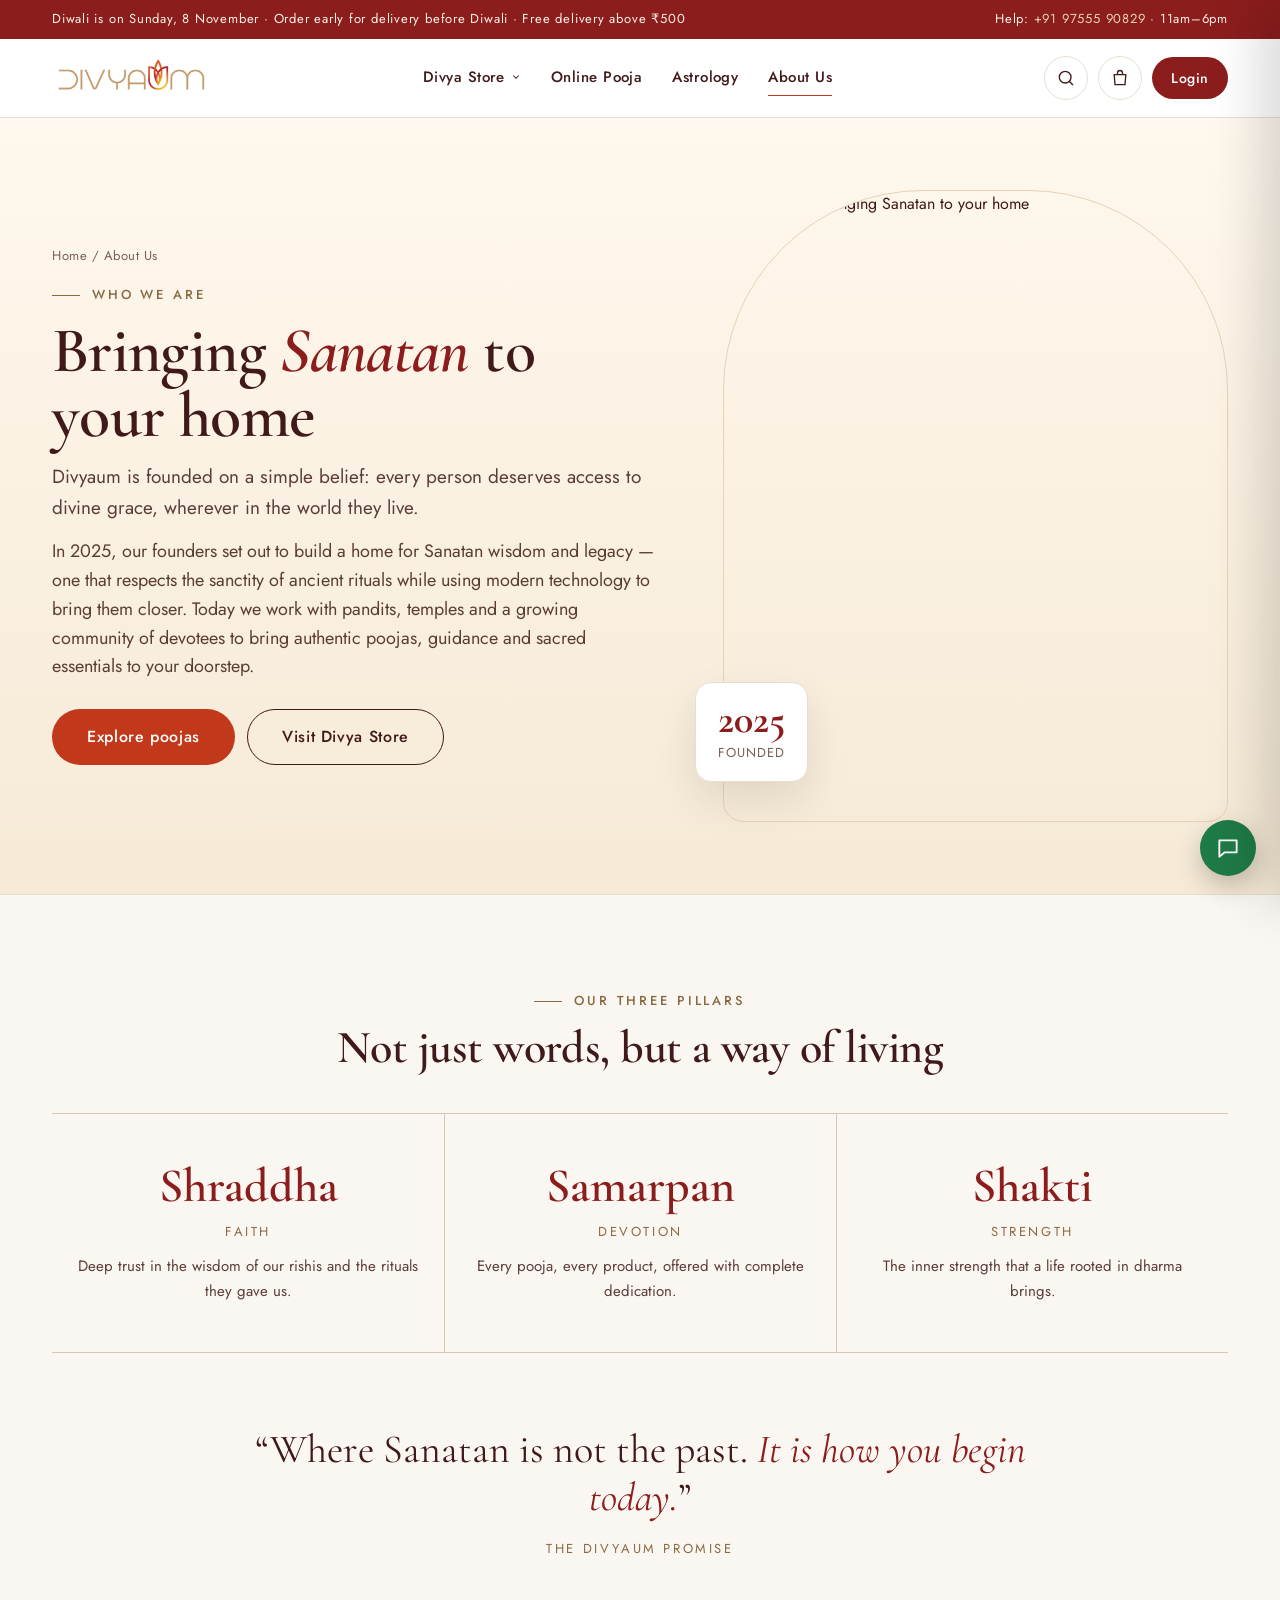
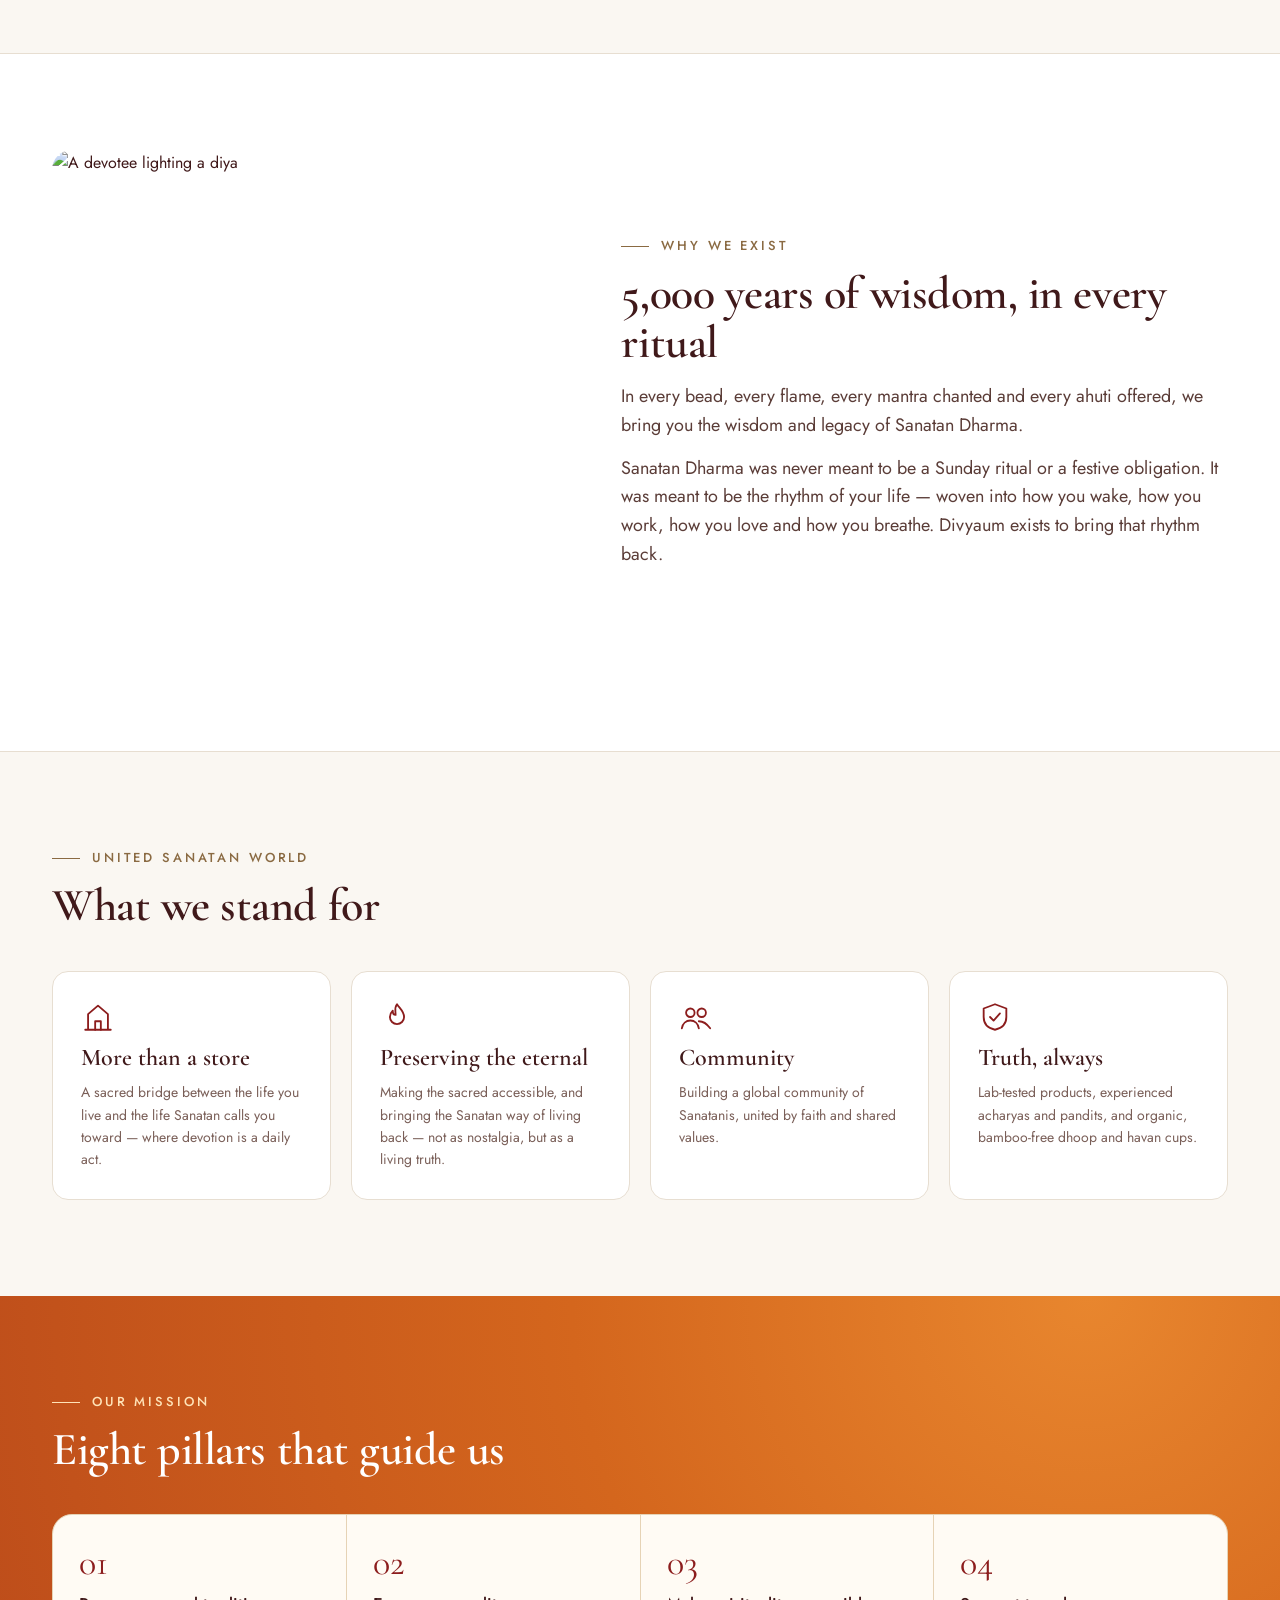
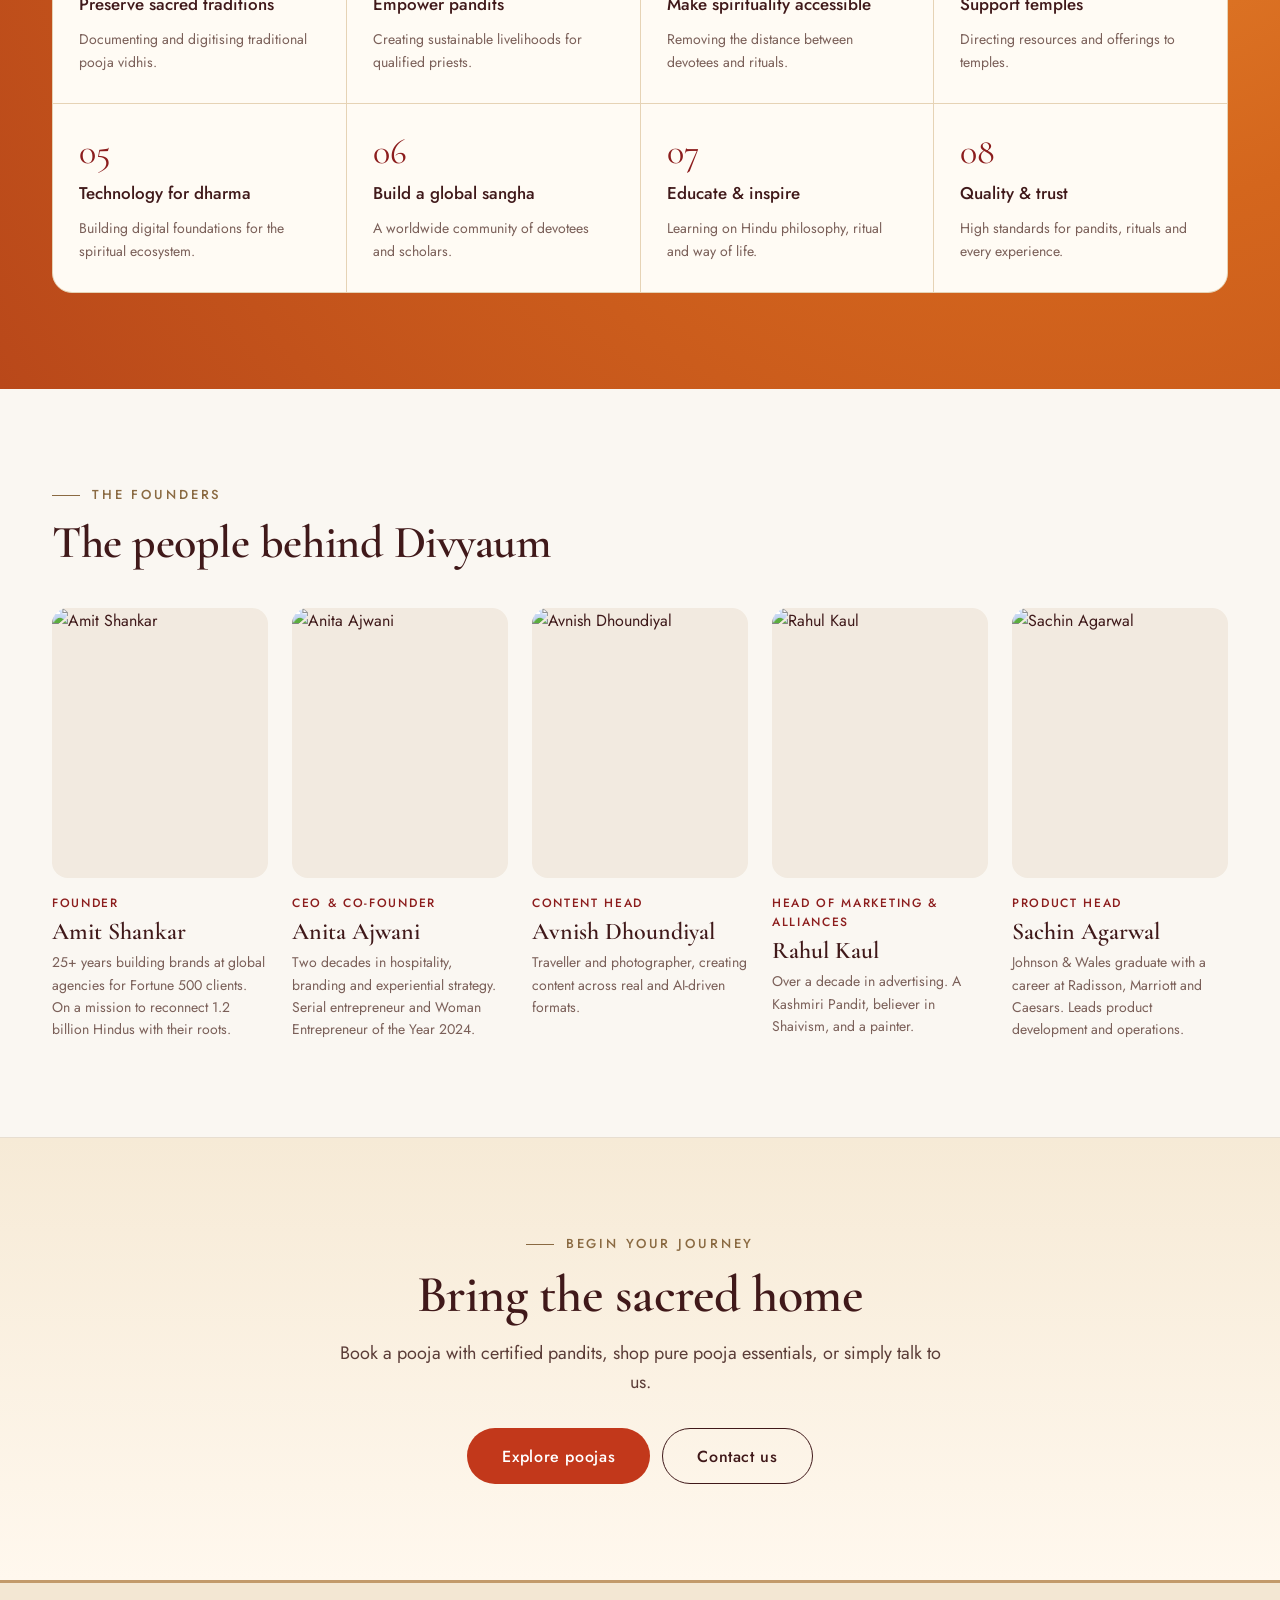
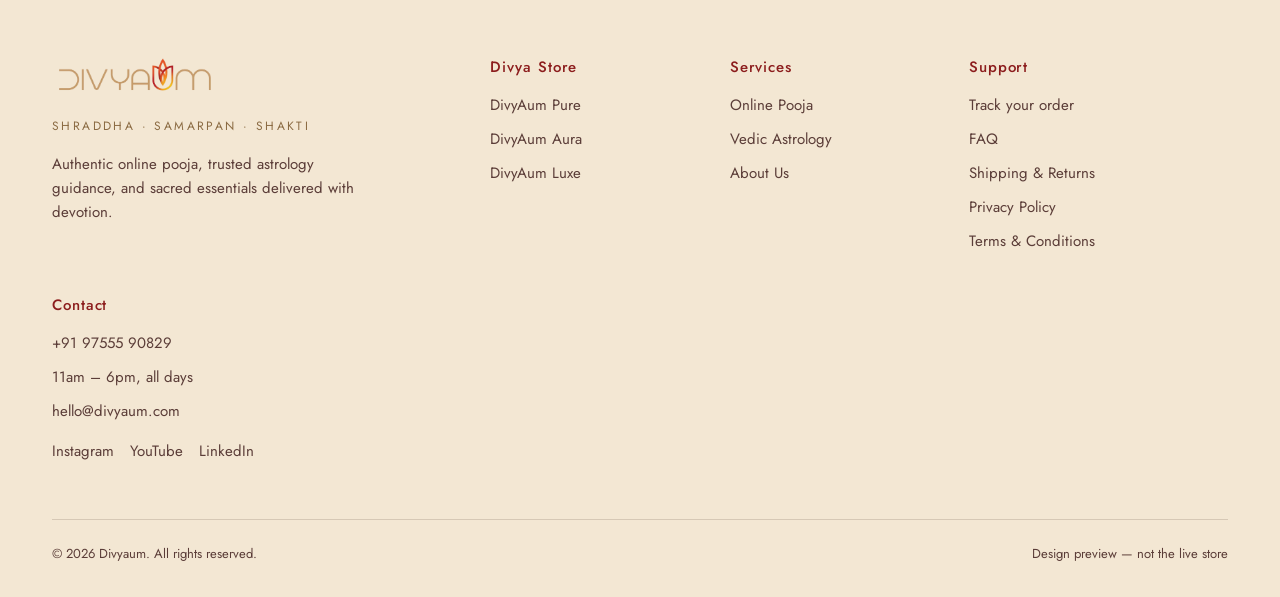
==== commit e062eb45: "Saffron background for Vedic Astrology section Co-Authored-By: Claude Opus 5.5 <noreply@anthropic.co" ====
--- a/about.html
+++ b/about.html
@@ -9,7 +9,7 @@
 <link rel="preconnect" href="https://fonts.googleapis.com">
 <link rel="preconnect" href="https://fonts.gstatic.com" crossorigin>
 <link href="https://fonts.googleapis.com/css2?family=Cormorant+Garamond:ital,wght@0,500;0,600;0,700;1,500&family=Jost:wght@400;500;600&display=swap" rel="stylesheet">
-<link rel="stylesheet" href="css/site.css?v=12">
+<link rel="stylesheet" href="css/site.css?v=14">
 <style>
 .ab-hero{background:linear-gradient(180deg,#FFF8EE 0%,#F6EAD6 100%);border-bottom:1px solid var(--line)}
 .ab-hero .wrap{display:grid;grid-template-columns:minmax(0,6fr) minmax(0,5fr);gap:64px;align-items:center;padding-top:72px;padding-bottom:72px}
@@ -134,6 +134,6 @@
 </main>
 
 <div id="site-footer"></div>
-<script src="js/site.js?v=12"></script>
+<script src="js/site.js?v=14"></script>
 </body>
 </html>
--- a/css/site.css
+++ b/css/site.css
@@ -169,10 +169,13 @@
 .step span{font-size:14px;color:var(--muted)}
 
 /* dark section (astrology) */
-.dark{background:radial-gradient(circle at 88% 0%,#FCF3E3 0%,var(--haldi-2) 35%,var(--haldi) 100%);color:var(--ink);border-top:1px solid var(--gold-soft);border-bottom:1px solid var(--gold-soft)}
-.dark .eyebrow{color:var(--kumkum)}
-.dark h2{color:var(--ink)}
-.dark .lead{color:var(--body)}
+.dark{background:radial-gradient(circle at 85% 0%,#E8862E 0%,#D4661D 40%,#B9481A 100%);color:#fff;border:0}
+.dark .eyebrow{color:#FFE3B8}
+.dark h1,.dark h2{color:#fff}
+.dark .lead{color:#FFF1DE}
+.dark .crumbs,.dark .crumbs a{color:#FFE3B8}.dark .crumbs a:hover{color:#fff}
+.dark .ticks{color:#fff}.dark .ticks svg{color:#FFE3B8}
+.dark .btn-gold{background:#FFF8EE;color:var(--kumkum)}.dark .btn-gold:hover{background:#fff;color:var(--kumkum)}
 .topic-grid{display:grid;grid-template-columns:repeat(3,minmax(0,1fr));gap:16px}
 .topic-card{display:flex;flex-direction:column;gap:10px;padding:26px;border:1px solid var(--gold-soft);border-radius:var(--radius);color:var(--ink);text-decoration:none;background:#FFFBF4;transition:border-color .2s,background .2s,box-shadow .2s,transform .2s}
 .topic-card:hover{border-color:var(--gold);background:#fff;color:var(--ink);box-shadow:var(--shadow);transform:translateY(-2px)}
@@ -597,3 +600,44 @@
   .fest{min-width:0;flex:1 1 30%}
   .announce .wrap{justify-content:center;text-align:center}
 }
+.slider.is-light .counter span{color:var(--muted)}
+.slider.is-light .bar{background:rgba(64,25,26,.18)}
+.slider.is-light .bar i{background:var(--kumkum)}
+.slider.is-light .arrow{border-color:rgba(64,25,26,.3);color:var(--ink);background:rgba(255,255,255,.6)}
+.slider.is-light .arrow:hover{background:var(--kumkum);color:#fff;border-color:var(--kumkum)}
+@media (max-width:960px){
+  .slide.light::after{background:linear-gradient(0deg,rgba(252,244,230,.98) 0%,rgba(252,244,230,.92) 55%,rgba(252,244,230,.4) 78%,rgba(252,244,230,0) 92%)}
+}
+@media (max-width:640px){
+  .slider{height:600px}
+  .arrows{display:none}
+  .slider-ui{bottom:22px}
+  .slide-inner{padding-bottom:64px}
+  .slide-ctas .btn-lg{height:50px;padding:0 22px;font-size:15px}
+  .grid-3:has(.pj){grid-template-columns:1fr}
+  .sec-head{margin-bottom:28px}
+  .sec-head .btn{width:100%}
+  .countdown{font-size:13px}
+  .pc-title{padding-right:14px}
+  .trustbar .wrap{display:grid;grid-template-columns:1fr 1fr;gap:14px}
+  .trustbar div{font-size:13px}
+  .card-title{font-size:15px}
+  .prices{flex-wrap:wrap;gap:4px 8px}
+  .price{font-size:16px}
+  .help .btn{width:100%}
+}
+@media (max-width:640px){
+  .topic-grid{grid-template-columns:1fr 1fr;gap:10px}
+  .topic-card{padding:16px;gap:6px}
+  .topic-card svg{width:24px;height:24px}
+  .topic-card b{font-size:19px;line-height:1.15}
+  .topic-card span{font-size:12px}
+  .aura-tile{padding:16px}
+  .aura-tile b{font-size:24px}
+  .pdp-info h1{font-size:32px}
+  .buy{flex-wrap:wrap}
+  .book-card{padding:20px}
+  .book-card h1{font-size:32px!important}
+  .ab-hero h1{font-size:40px}
+  .eight div{padding:20px 16px}
+}
